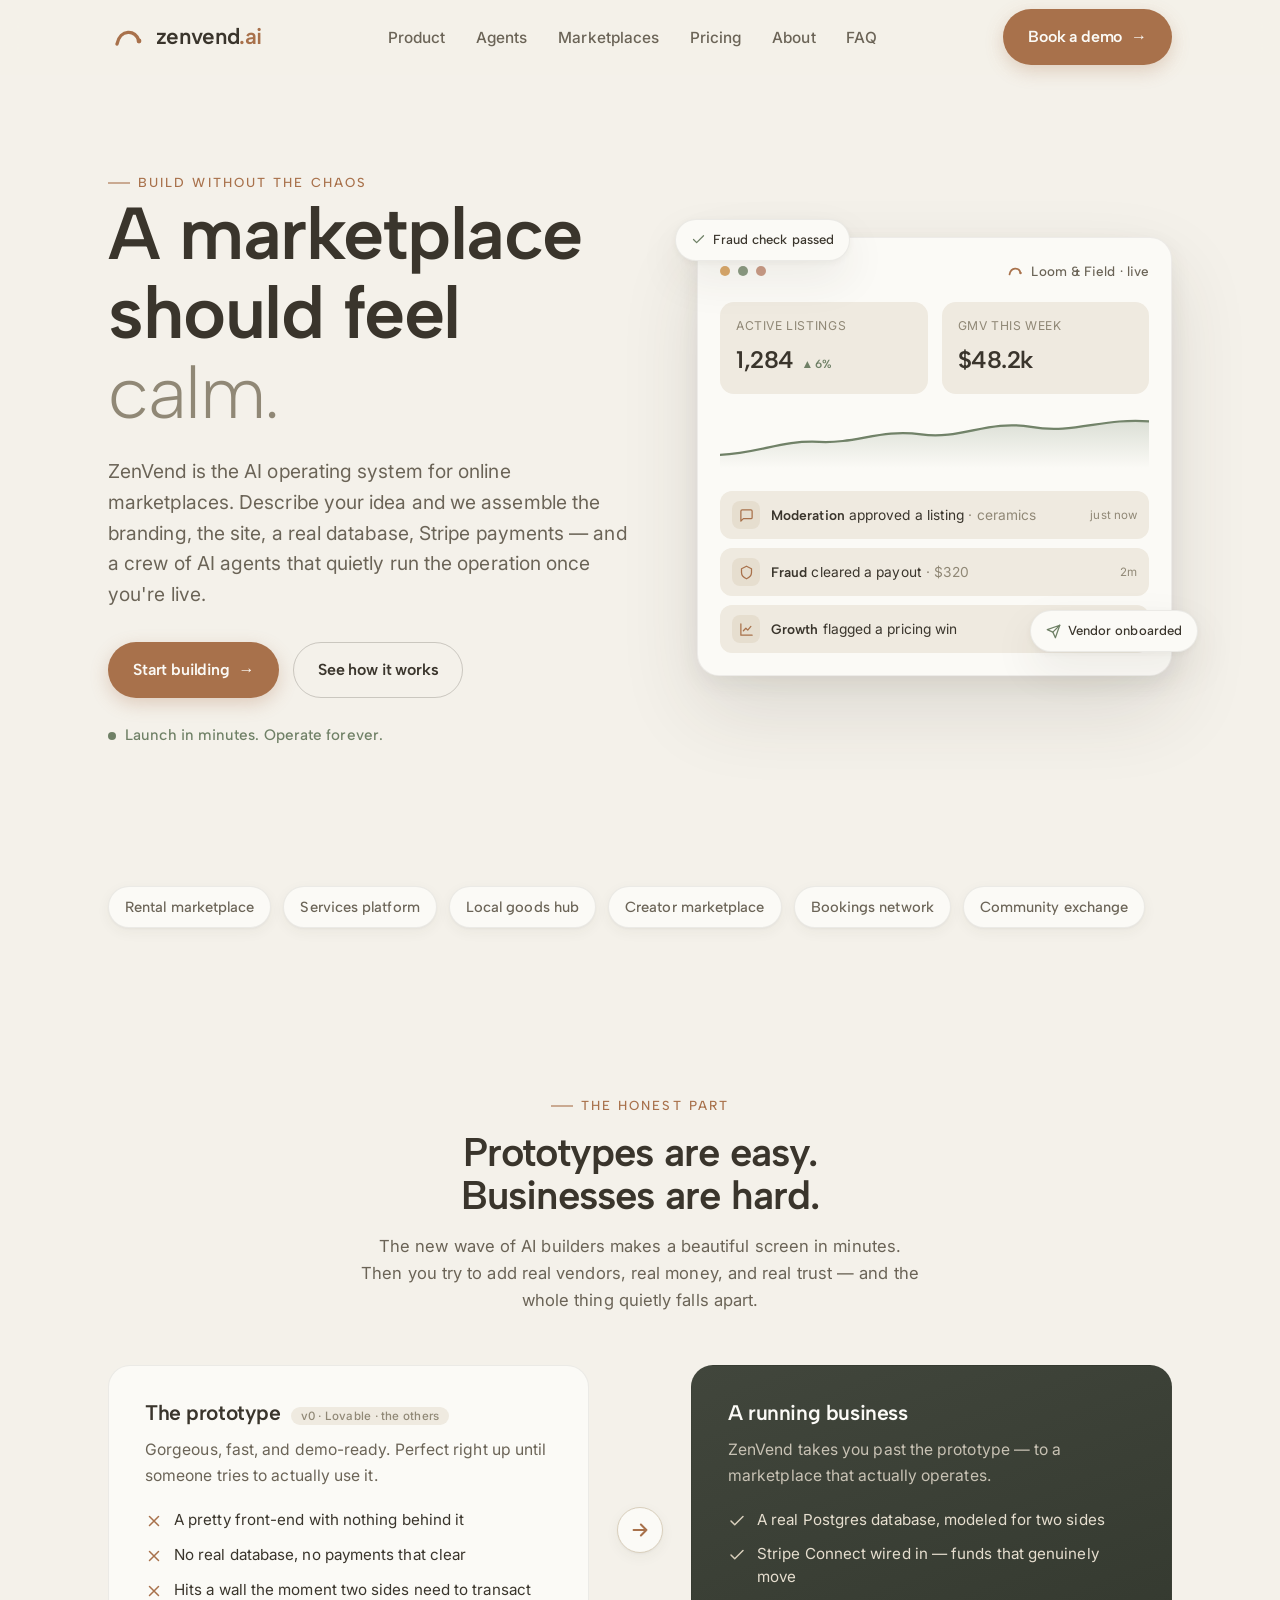
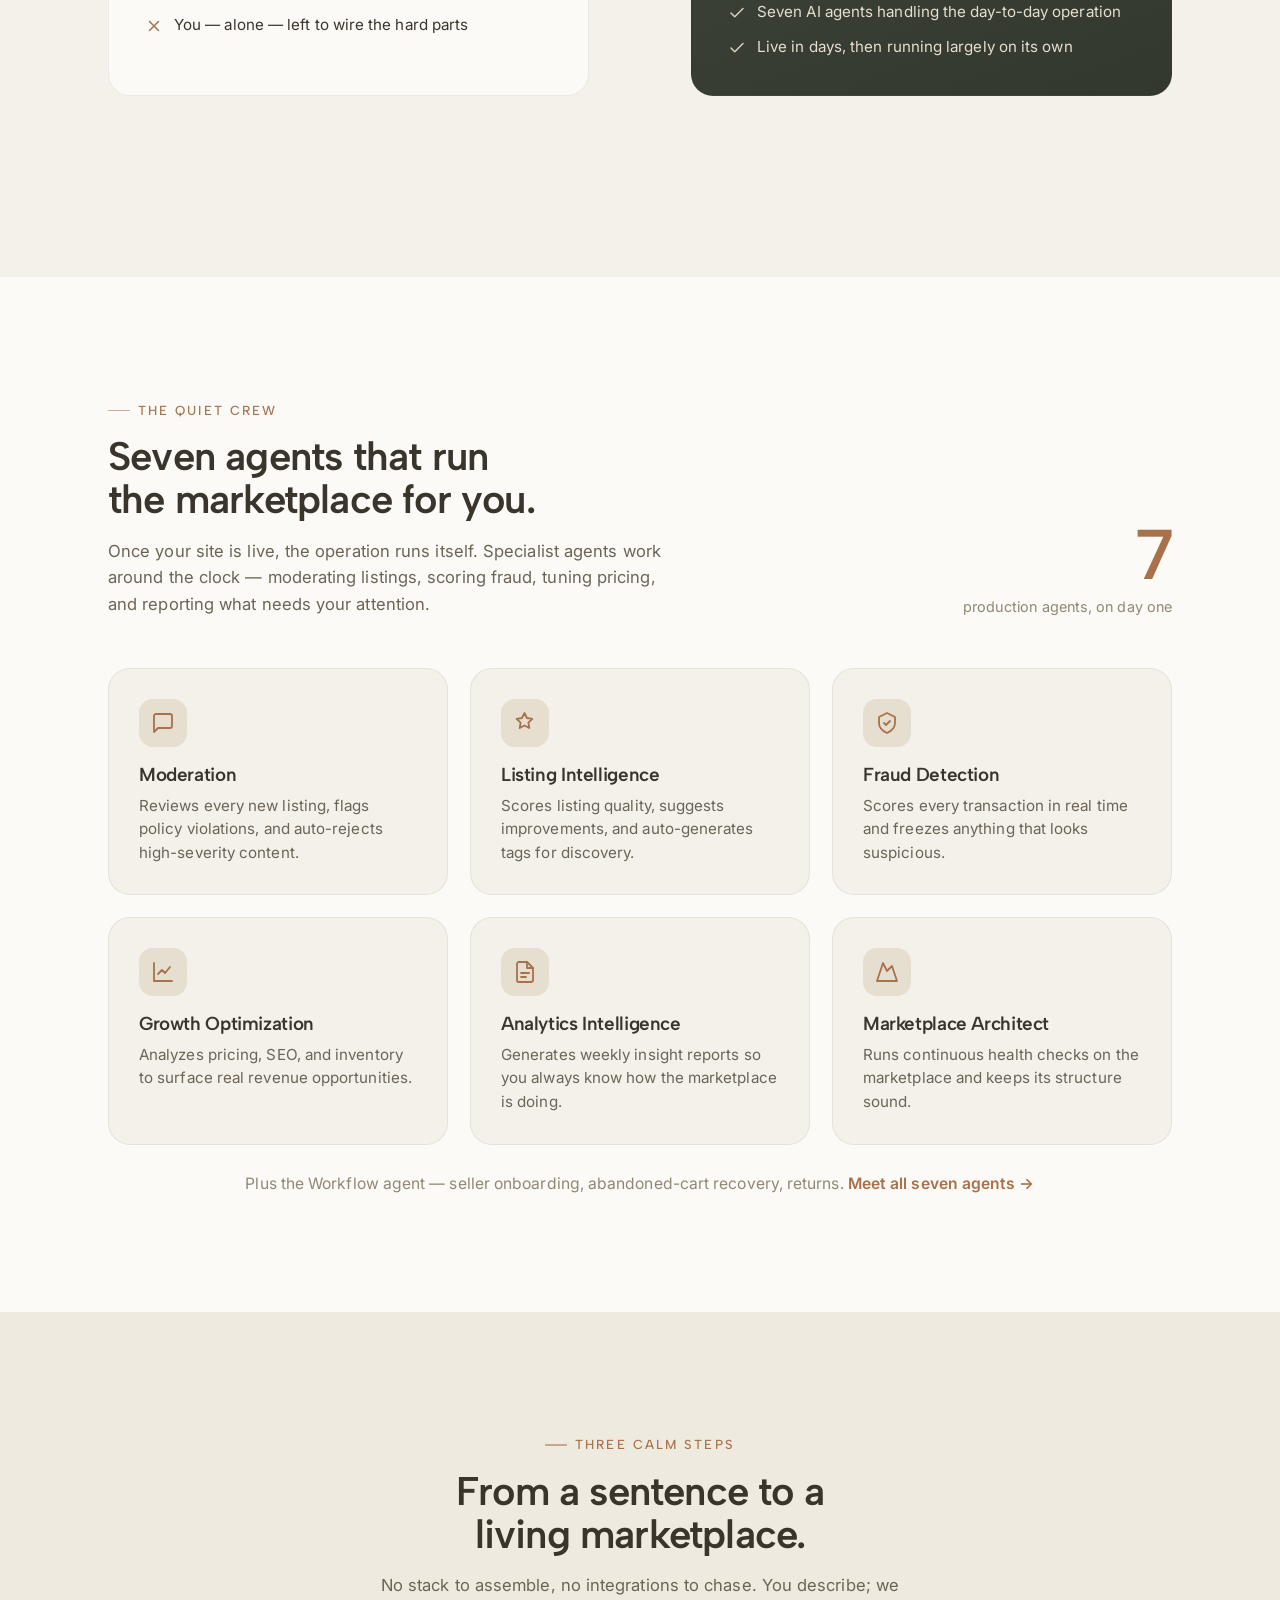
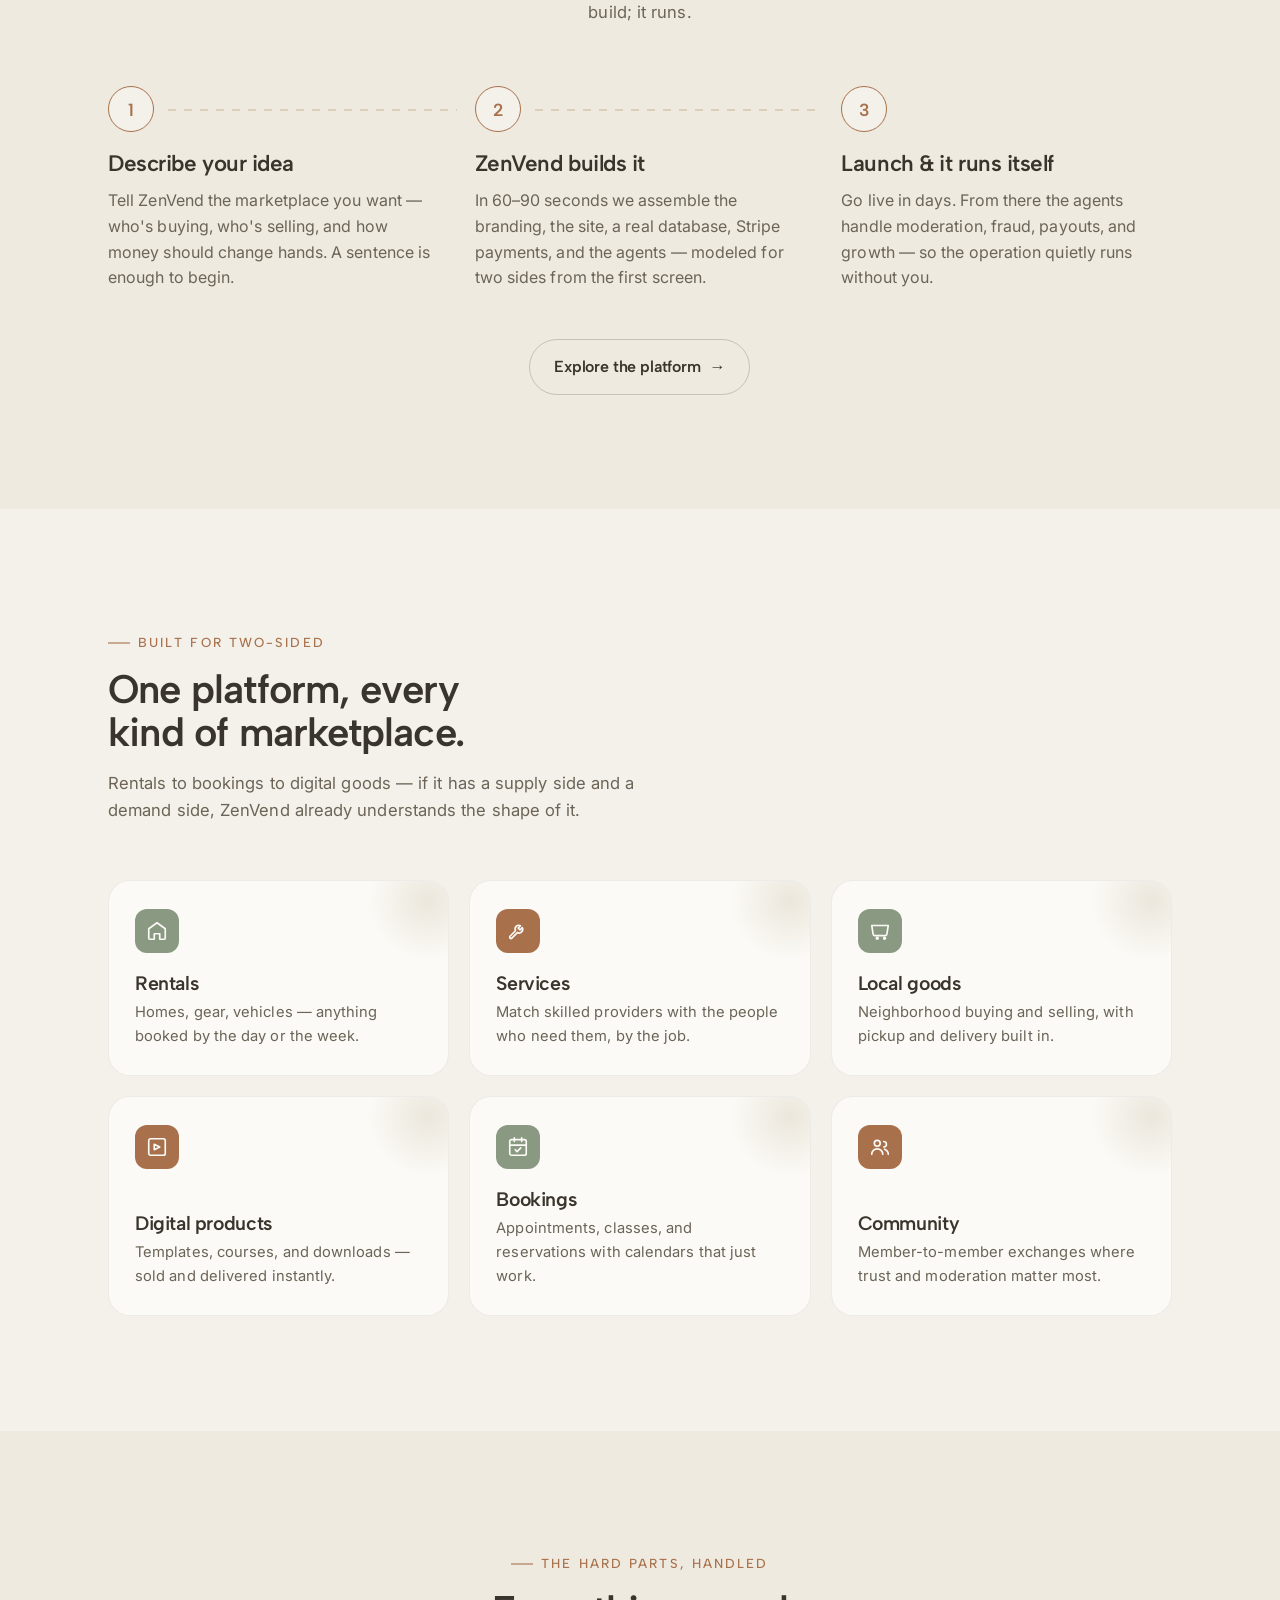
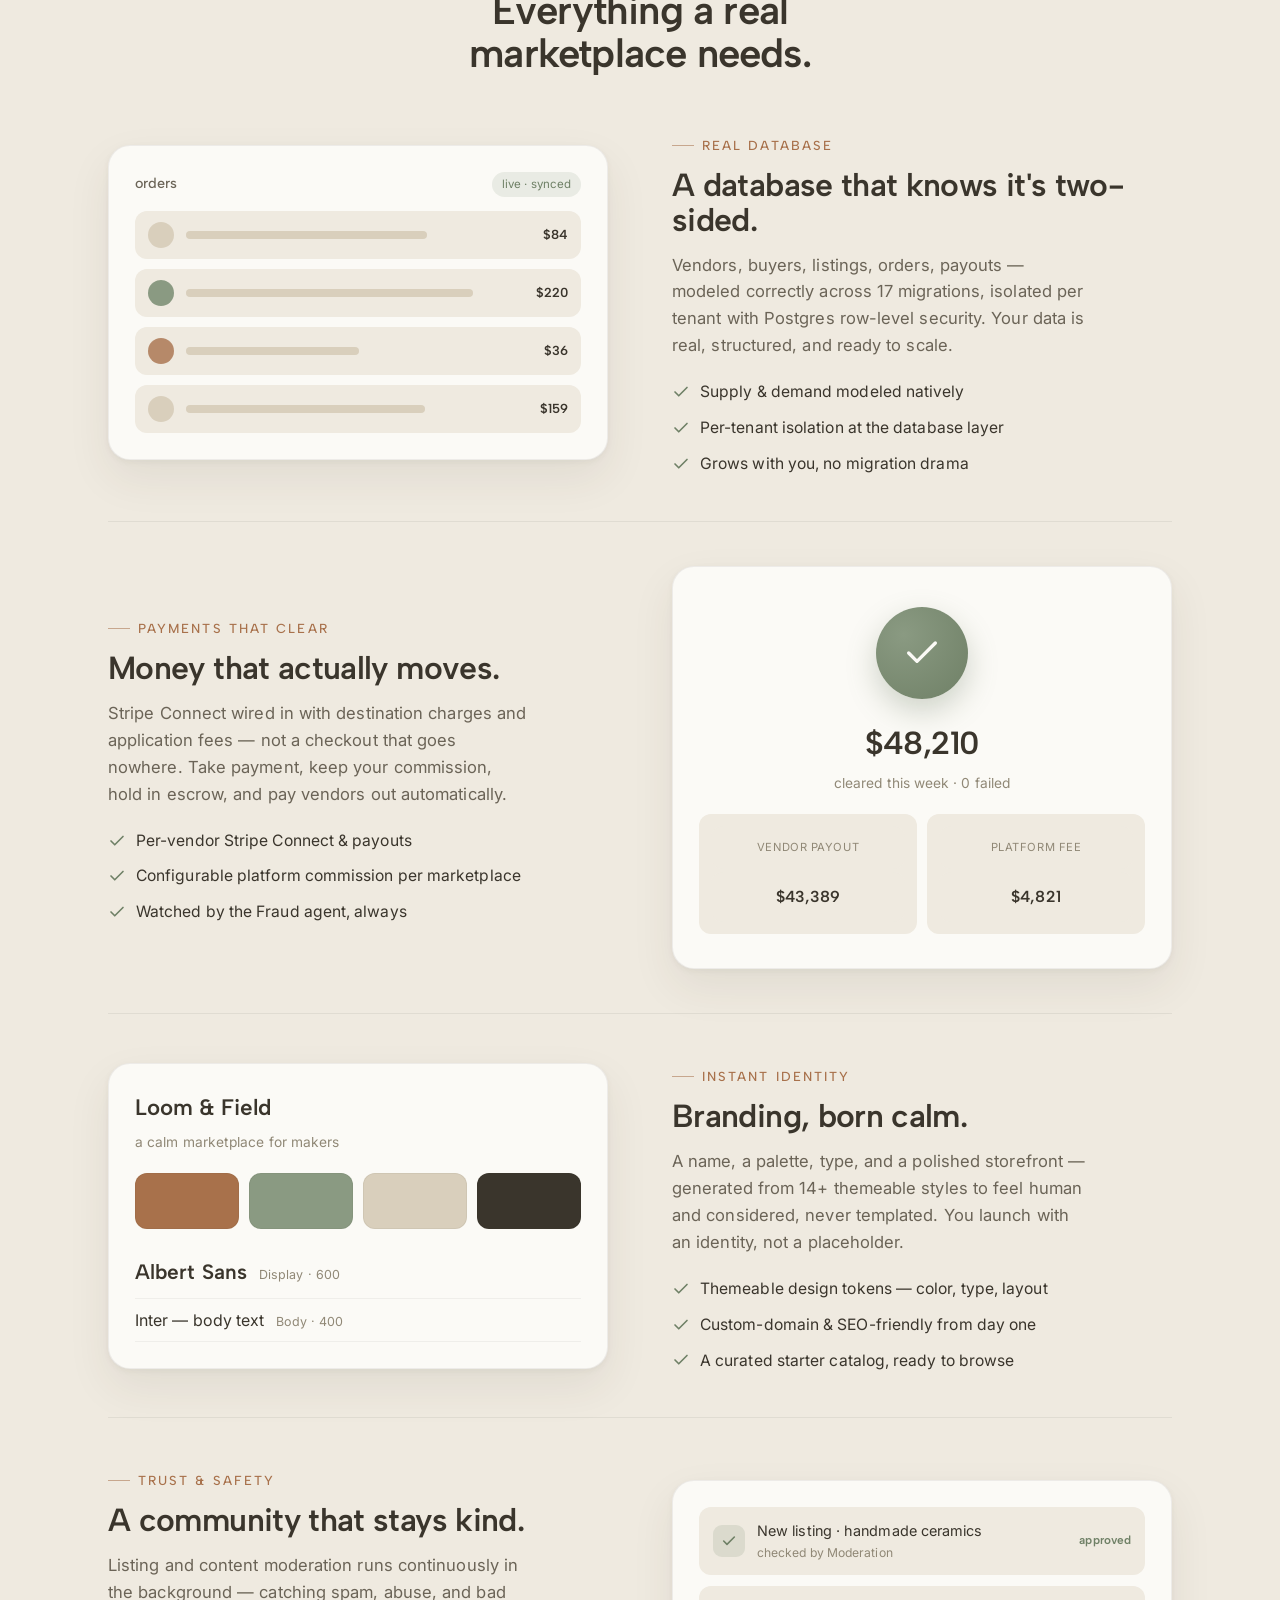
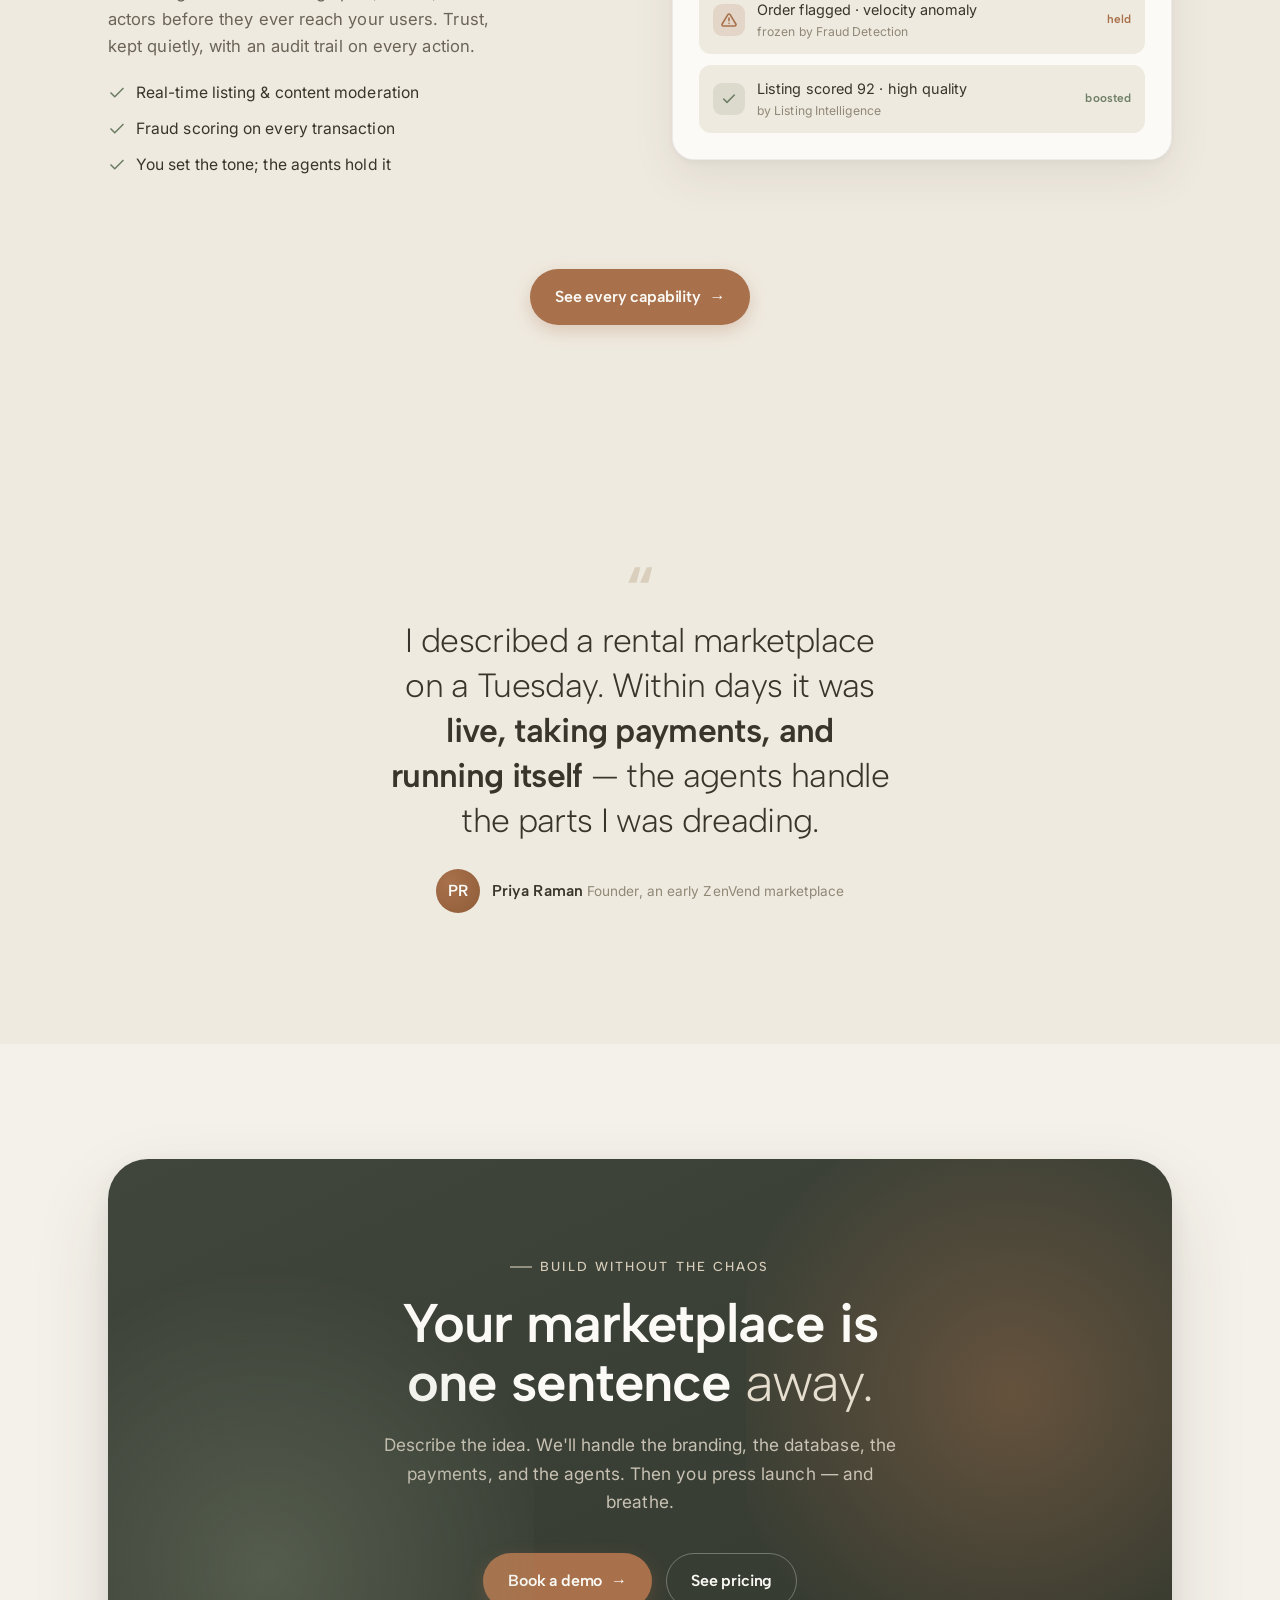
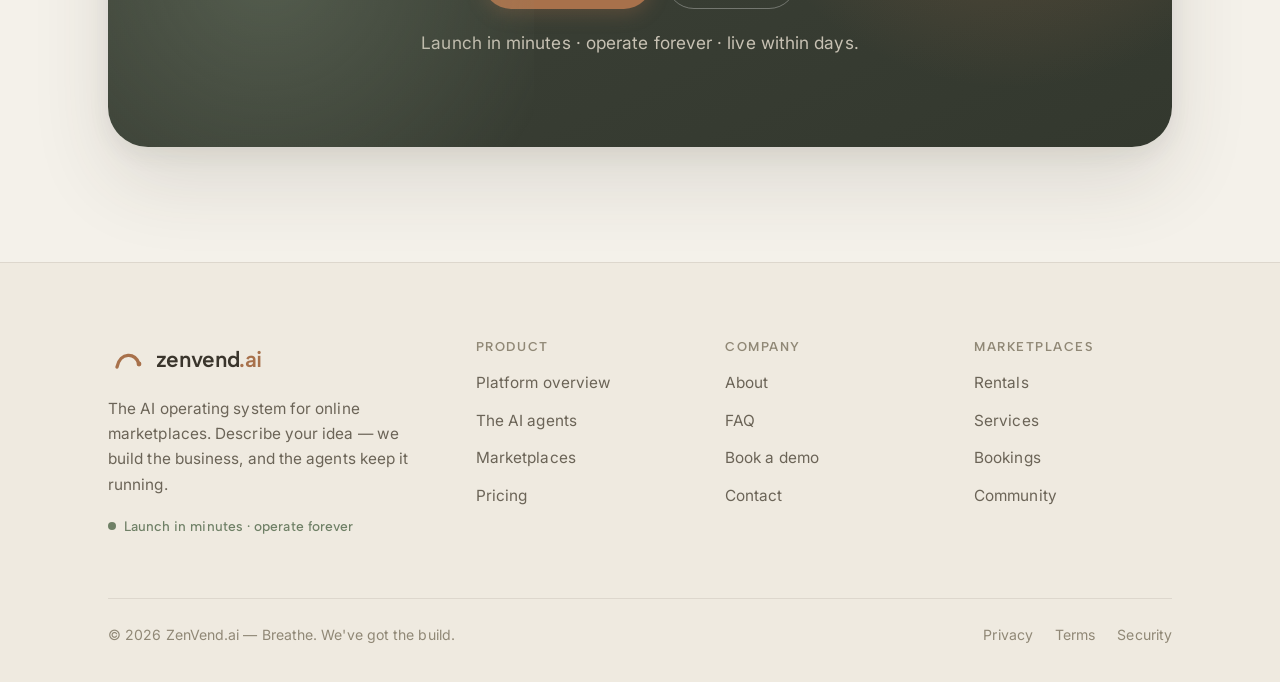
==== index.html @ 388cad3d "Build ZenVend.ai marketing site (8 pages, ZenCalm design) Full multi-page static site for ZenVend.ai" ====
<!DOCTYPE html>
<html lang="en">
<head>
<meta charset="UTF-8" />
<meta name="viewport" content="width=device-width, initial-scale=1.0" />
<title>ZenVend.ai — A marketplace should feel calm</title>
<meta name="description" content="ZenVend.ai is the AI operating system for online marketplaces. Describe your idea and get branding, a site, a real database, Stripe payments, and AI agents that quietly run the operation for you." />

<link rel="preconnect" href="https://fonts.googleapis.com" />
<link rel="preconnect" href="https://fonts.gstatic.com" crossorigin />
<link href="https://fonts.googleapis.com/css2?family=Albert+Sans:wght@300;500;600&family=Inter:wght@400;500;600&display=swap" rel="stylesheet" />
<link rel="icon" href="data:image/svg+xml,%3Csvg xmlns='http://www.w3.org/2000/svg' width='40' height='40' viewBox='0 0 40 40'%3E%3Cpath d='M9 27 C 12 12, 28 12, 31 24' stroke='%23a8714b' stroke-width='3.4' stroke-linecap='round' fill='none'/%3E%3Ccircle cx='31' cy='24' r='2.4' fill='%23a8714b'/%3E%3C/svg%3E" />
<link rel="stylesheet" href="assets/styles.css" />
</head>
<body>

<!-- ===================== NAV ===================== -->
<header class="nav" id="nav">
  <div class="wrap nav__inner">
    <a href="index.html" class="logo" aria-label="ZenVend home">
      <svg width="40" height="40" viewBox="0 0 40 40" fill="none" aria-hidden="true"><path d="M9 27 C 12 12, 28 12, 31 24" stroke="#a8714b" stroke-width="3.4" stroke-linecap="round" fill="none"/><circle cx="31" cy="24" r="2.4" fill="#a8714b"/></svg>
      <span class="wordmark">zenvend<span class="dot">.ai</span></span>
    </a>
    <nav aria-label="Primary">
      <ul class="nav__links">
        <li><a href="product.html">Product</a></li>
        <li><a href="agents.html">Agents</a></li>
        <li><a href="marketplaces.html">Marketplaces</a></li>
        <li><a href="pricing.html">Pricing</a></li>
        <li><a href="about.html">About</a></li>
        <li><a href="faq.html">FAQ</a></li>
      </ul>
    </nav>
    <div class="nav__cta">
      <a href="contact.html" class="btn btn--primary">Book a demo <span class="arrow" aria-hidden="true">→</span></a>
      <button class="hamburger" id="hamburger" aria-label="Open menu" aria-controls="mobileMenu" aria-expanded="false"><span></span><span></span><span></span></button>
    </div>
  </div>
  <div class="mobile-menu" id="mobileMenu">
    <ul>
      <li><a href="product.html">Product</a></li>
      <li><a href="agents.html">Agents</a></li>
      <li><a href="marketplaces.html">Marketplaces</a></li>
      <li><a href="pricing.html">Pricing</a></li>
      <li><a href="about.html">About</a></li>
      <li><a href="faq.html">FAQ</a></li>
      <li><a href="contact.html" class="btn btn--primary btn--block">Book a demo →</a></li>
    </ul>
  </div>
</header>

<main id="top">

  <!-- ===================== HERO ===================== -->
  <section class="hero">
    <div class="wrap hero__grid">
      <div class="hero__copy">
        <span class="eyebrow reveal">Build without the chaos</span>
        <h1 class="reveal" data-delay="1">A marketplace <br>should feel <span class="soft">calm.</span></h1>
        <p class="hero__sub reveal" data-delay="2">
          ZenVend is the AI operating system for online marketplaces. Describe your idea and
          we assemble the branding, the site, a real database, Stripe payments — and a crew of
          AI agents that quietly run the operation once you're live.
        </p>
        <div class="hero__actions reveal" data-delay="3">
          <a href="contact.html" class="btn btn--primary">Start building <span class="arrow" aria-hidden="true">→</span></a>
          <a href="product.html" class="btn btn--ghost">See how it works</a>
        </div>
        <p class="hero__reassure reveal" data-delay="4">
          <span class="pulse" aria-hidden="true"></span>
          Launch in minutes. Operate forever.
        </p>
      </div>

      <!-- Hero visual: serene marketplace dashboard -->
      <div class="hero__visual reveal" data-delay="2" aria-hidden="true">
        <div class="float-chip float-chip--a">
          <svg viewBox="0 0 24 24" fill="none" stroke="currentColor" stroke-width="2" stroke-linecap="round" stroke-linejoin="round"><path d="M20 6 9 17l-5-5"/></svg>
          Fraud check passed
        </div>
        <div class="float-chip float-chip--b">
          <svg viewBox="0 0 24 24" fill="none" stroke="currentColor" stroke-width="2" stroke-linecap="round" stroke-linejoin="round"><path d="m22 2-7 20-4-9-9-4Z"/><path d="M22 2 11 13"/></svg>
          Vendor onboarded
        </div>
        <div class="panel">
          <div class="panel__bar">
            <span class="panel__dot" style="background:#D9A86B"></span>
            <span class="panel__dot" style="background:#8A9A82"></span>
            <span class="panel__dot" style="background:#C99B86"></span>
            <span class="panel__title">
              <svg width="20" height="20" viewBox="0 0 40 40" fill="none"><path d="M9 27 C 12 12, 28 12, 31 24" stroke="#a8714b" stroke-width="3.4" stroke-linecap="round" fill="none"/><circle cx="31" cy="24" r="2.4" fill="#a8714b"/></svg>
              Loom &amp; Field · live
            </span>
          </div>
          <div class="stat-row">
            <div class="stat">
              <div class="stat__label">Active listings</div>
              <div class="stat__num">1,284 <span class="up">▲ 6%</span></div>
            </div>
            <div class="stat">
              <div class="stat__label">GMV this week</div>
              <div class="stat__num">$48.2k</div>
            </div>
          </div>
          <svg class="spark" viewBox="0 0 320 60" preserveAspectRatio="none" fill="none">
            <defs><linearGradient id="sg" x1="0" y1="0" x2="0" y2="1"><stop offset="0" stop-color="#8A9A82" stop-opacity=".28"/><stop offset="1" stop-color="#8A9A82" stop-opacity="0"/></linearGradient></defs>
            <path d="M0 46 C 30 44, 46 30, 74 32 S 120 18, 150 24 S 200 8, 232 16 S 286 6, 320 10" stroke="#6F8066" stroke-width="2.4" stroke-linecap="round"/>
            <path d="M0 46 C 30 44, 46 30, 74 32 S 120 18, 150 24 S 200 8, 232 16 S 286 6, 320 10 L320 60 L0 60 Z" fill="url(#sg)"/>
          </svg>
          <div class="agent-feed">
            <div class="feed-item">
              <span class="feed-ico"><svg viewBox="0 0 24 24" fill="none" stroke="currentColor" stroke-width="2" stroke-linecap="round" stroke-linejoin="round"><path d="M21 15a2 2 0 0 1-2 2H7l-4 4V5a2 2 0 0 1 2-2h14a2 2 0 0 1 2 2Z"/></svg></span>
              <span class="feed-text"><b>Moderation</b> approved a listing <span>· ceramics</span></span>
              <span class="feed-time">just now</span>
            </div>
            <div class="feed-item">
              <span class="feed-ico"><svg viewBox="0 0 24 24" fill="none" stroke="currentColor" stroke-width="2" stroke-linecap="round" stroke-linejoin="round"><path d="M12 2 4 6v6c0 5 3.5 8 8 10 4.5-2 8-5 8-10V6Z"/></svg></span>
              <span class="feed-text"><b>Fraud</b> cleared a payout <span>· $320</span></span>
              <span class="feed-time">2m</span>
            </div>
            <div class="feed-item">
              <span class="feed-ico"><svg viewBox="0 0 24 24" fill="none" stroke="currentColor" stroke-width="2" stroke-linecap="round" stroke-linejoin="round"><path d="M3 3v18h18"/><path d="m7 14 4-4 3 3 5-6"/></svg></span>
              <span class="feed-text"><b>Growth</b> flagged a pricing win</span>
              <span class="feed-time">5m</span>
            </div>
          </div>
        </div>
      </div>
    </div>
  </section>

  <!-- ===================== TRUST STRIP ===================== -->
  <section class="trust">
    <div class="wrap">
      <p class="trust__label reveal">Operators are launching the next…</p>
      <div class="trust__words reveal" data-delay="1">
        <span>Rental marketplace</span>
        <span>Services platform</span>
        <span>Local goods hub</span>
        <span>Creator marketplace</span>
        <span>Bookings network</span>
        <span>Community exchange</span>
      </div>
    </div>
  </section>

  <!-- ===================== PROBLEM / COMPARE ===================== -->
  <section class="section">
    <div class="wrap">
      <div class="sec-head center reveal">
        <span class="eyebrow eyebrow--center">The honest part</span>
        <h2>Prototypes are easy.<br>Businesses are hard.</h2>
        <p>The new wave of AI builders makes a beautiful screen in minutes. Then you try to add
        real vendors, real money, and real trust — and the whole thing quietly falls apart.</p>
      </div>

      <div class="compare">
        <div class="compare__card compare__card--proto reveal" data-delay="1">
          <h3>The prototype <span class="tag">v0 · Lovable · the others</span></h3>
          <p>Gorgeous, fast, and demo-ready. Perfect right up until someone tries to actually use it.</p>
          <ul class="compare__list">
            <li><svg width="18" height="18" viewBox="0 0 24 24" fill="none" stroke="#A8714B" stroke-width="2" stroke-linecap="round"><path d="M18 6 6 18M6 6l12 12"/></svg> A pretty front-end with nothing behind it</li>
            <li><svg width="18" height="18" viewBox="0 0 24 24" fill="none" stroke="#A8714B" stroke-width="2" stroke-linecap="round"><path d="M18 6 6 18M6 6l12 12"/></svg> No real database, no payments that clear</li>
            <li><svg width="18" height="18" viewBox="0 0 24 24" fill="none" stroke="#A8714B" stroke-width="2" stroke-linecap="round"><path d="M18 6 6 18M6 6l12 12"/></svg> Hits a wall the moment two sides need to transact</li>
            <li><svg width="18" height="18" viewBox="0 0 24 24" fill="none" stroke="#A8714B" stroke-width="2" stroke-linecap="round"><path d="M18 6 6 18M6 6l12 12"/></svg> You — alone — left to wire the hard parts</li>
          </ul>
        </div>
        <div class="compare__mid reveal" data-delay="2" aria-hidden="true">
          <span class="compare__arrow"><svg width="22" height="22" viewBox="0 0 24 24" fill="none" stroke="currentColor" stroke-width="2.2" stroke-linecap="round" stroke-linejoin="round"><path d="M5 12h14M13 6l6 6-6 6"/></svg></span>
        </div>
        <div class="compare__card compare__card--prod reveal" data-delay="3">
          <h3>A running business</h3>
          <p>ZenVend takes you past the prototype — to a marketplace that actually operates.</p>
          <ul class="compare__list">
            <li><svg width="18" height="18" viewBox="0 0 24 24" fill="none" stroke="#D9CFBC" stroke-width="2" stroke-linecap="round" stroke-linejoin="round"><path d="M20 6 9 17l-5-5"/></svg> A real Postgres database, modeled for two sides</li>
            <li><svg width="18" height="18" viewBox="0 0 24 24" fill="none" stroke="#D9CFBC" stroke-width="2" stroke-linecap="round" stroke-linejoin="round"><path d="M20 6 9 17l-5-5"/></svg> Stripe Connect wired in — funds that genuinely move</li>
            <li><svg width="18" height="18" viewBox="0 0 24 24" fill="none" stroke="#D9CFBC" stroke-width="2" stroke-linecap="round" stroke-linejoin="round"><path d="M20 6 9 17l-5-5"/></svg> Seven AI agents handling the day-to-day operation</li>
            <li><svg width="18" height="18" viewBox="0 0 24 24" fill="none" stroke="#D9CFBC" stroke-width="2" stroke-linecap="round" stroke-linejoin="round"><path d="M20 6 9 17l-5-5"/></svg> Live in days, then running largely on its own</li>
          </ul>
        </div>
      </div>
      <p class="wall-note reveal">Most builders stop at the screenshot. <b>We start where they hit the wall.</b></p>
    </div>
  </section>

  <!-- ===================== AGENTS TEASER ===================== -->
  <section class="section section--white">
    <div class="wrap">
      <div class="agents-head">
        <div class="sec-head reveal">
          <span class="eyebrow">The quiet crew</span>
          <h2>Seven agents that run<br>the marketplace for you.</h2>
          <p>Once your site is live, the operation runs itself. Specialist agents work around the clock —
          moderating listings, scoring fraud, tuning pricing, and reporting what needs your attention.</p>
        </div>
        <div class="agents-count reveal" data-delay="1" aria-hidden="true">
          <div class="big">7</div>
          <div class="lbl">production agents, on day one</div>
        </div>
      </div>

      <div class="agent-grid">
        <article class="agent-card reveal">
          <div class="agent-card__ico"><svg viewBox="0 0 24 24" fill="none" stroke="currentColor" stroke-width="1.8" stroke-linecap="round" stroke-linejoin="round"><path d="M21 15a2 2 0 0 1-2 2H7l-4 4V5a2 2 0 0 1 2-2h14a2 2 0 0 1 2 2Z"/></svg></div>
          <h3>Moderation</h3>
          <p>Reviews every new listing, flags policy violations, and auto-rejects high-severity content.</p>
        </article>
        <article class="agent-card reveal" data-delay="1">
          <div class="agent-card__ico"><svg viewBox="0 0 24 24" fill="none" stroke="currentColor" stroke-width="1.8" stroke-linecap="round" stroke-linejoin="round"><path d="m11.5 2 2.4 5 5.4.8-3.9 3.8.9 5.4-4.8-2.5-4.8 2.5.9-5.4L3.6 7.8 9 7Z"/></svg></div>
          <h3>Listing Intelligence</h3>
          <p>Scores listing quality, suggests improvements, and auto-generates tags for discovery.</p>
        </article>
        <article class="agent-card reveal" data-delay="2">
          <div class="agent-card__ico"><svg viewBox="0 0 24 24" fill="none" stroke="currentColor" stroke-width="1.8" stroke-linecap="round" stroke-linejoin="round"><path d="M12 2 4 6v6c0 5 3.5 8 8 10 4.5-2 8-5 8-10V6Z"/><path d="m9 12 2 2 4-4"/></svg></div>
          <h3>Fraud Detection</h3>
          <p>Scores every transaction in real time and freezes anything that looks suspicious.</p>
        </article>
        <article class="agent-card reveal">
          <div class="agent-card__ico"><svg viewBox="0 0 24 24" fill="none" stroke="currentColor" stroke-width="1.8" stroke-linecap="round" stroke-linejoin="round"><path d="M3 3v18h18"/><path d="m7 14 4-4 3 3 5-6"/></svg></div>
          <h3>Growth Optimization</h3>
          <p>Analyzes pricing, SEO, and inventory to surface real revenue opportunities.</p>
        </article>
        <article class="agent-card reveal" data-delay="1">
          <div class="agent-card__ico"><svg viewBox="0 0 24 24" fill="none" stroke="currentColor" stroke-width="1.8" stroke-linecap="round" stroke-linejoin="round"><path d="M14 2v6h6"/><path d="M14 2H6a2 2 0 0 0-2 2v16a2 2 0 0 0 2 2h12a2 2 0 0 0 2-2V8Z"/><path d="M8 13h8M8 17h5"/></svg></div>
          <h3>Analytics Intelligence</h3>
          <p>Generates weekly insight reports so you always know how the marketplace is doing.</p>
        </article>
        <article class="agent-card reveal" data-delay="2">
          <div class="agent-card__ico"><svg viewBox="0 0 24 24" fill="none" stroke="currentColor" stroke-width="1.8" stroke-linecap="round" stroke-linejoin="round"><path d="m8 3 4 8 5-5 5 15H2Z"/></svg></div>
          <h3>Marketplace Architect</h3>
          <p>Runs continuous health checks on the marketplace and keeps its structure sound.</p>
        </article>
      </div>
      <p class="agents-more reveal">Plus the Workflow agent — seller onboarding, abandoned-cart recovery, returns. <a href="agents.html" style="color:var(--clay);font-weight:600">Meet all seven agents →</a></p>
    </div>
  </section>

  <!-- ===================== HOW IT WORKS ===================== -->
  <section class="section how">
    <div class="wrap">
      <div class="sec-head center reveal">
        <span class="eyebrow eyebrow--center">Three calm steps</span>
        <h2>From a sentence to a<br>living marketplace.</h2>
        <p>No stack to assemble, no integrations to chase. You describe; we build; it runs.</p>
      </div>
      <div class="steps">
        <div class="step reveal">
          <div class="step__line" aria-hidden="true"></div>
          <div class="step__num">1</div>
          <h3>Describe your idea</h3>
          <p>Tell ZenVend the marketplace you want — who's buying, who's selling, and how money should change hands. A sentence is enough to begin.</p>
        </div>
        <div class="step reveal" data-delay="1">
          <div class="step__line" aria-hidden="true"></div>
          <div class="step__num">2</div>
          <h3>ZenVend builds it</h3>
          <p>In 60–90 seconds we assemble the branding, the site, a real database, Stripe payments, and the agents — modeled for two sides from the first screen.</p>
        </div>
        <div class="step reveal" data-delay="2">
          <div class="step__num">3</div>
          <h3>Launch &amp; it runs itself</h3>
          <p>Go live in days. From there the agents handle moderation, fraud, payouts, and growth — so the operation quietly runs without you.</p>
        </div>
      </div>
      <div style="text-align:center;margin-top:clamp(34px,4vw,48px)" class="reveal">
        <a href="product.html" class="btn btn--ghost">Explore the platform <span class="arrow" aria-hidden="true">→</span></a>
      </div>
    </div>
  </section>

  <!-- ===================== MARKETPLACES TEASER ===================== -->
  <section class="section">
    <div class="wrap">
      <div class="sec-head reveal">
        <span class="eyebrow">Built for two-sided</span>
        <h2>One platform, every<br>kind of marketplace.</h2>
        <p>Rentals to bookings to digital goods — if it has a supply side and a demand side, ZenVend already understands the shape of it.</p>
      </div>
      <div class="verts">
        <article class="vert reveal">
          <span class="vert__ico"><svg viewBox="0 0 24 24" fill="none" stroke="currentColor" stroke-width="1.8" stroke-linecap="round" stroke-linejoin="round"><path d="M3 9.5 12 3l9 6.5V20a1 1 0 0 1-1 1h-5v-6H9v6H4a1 1 0 0 1-1-1Z"/></svg></span>
          <h3>Rentals</h3>
          <p>Homes, gear, vehicles — anything booked by the day or the week.</p>
        </article>
        <article class="vert reveal" data-delay="1">
          <span class="vert__ico"><svg viewBox="0 0 24 24" fill="none" stroke="currentColor" stroke-width="1.8" stroke-linecap="round" stroke-linejoin="round"><path d="M14.7 6.3a4 4 0 0 0-5.4 5.4l-6 6a1.4 1.4 0 0 0 2 2l6-6a4 4 0 0 0 5.4-5.4l-2.5 2.5-2-2Z"/></svg></span>
          <h3>Services</h3>
          <p>Match skilled providers with the people who need them, by the job.</p>
        </article>
        <article class="vert reveal" data-delay="2">
          <span class="vert__ico"><svg viewBox="0 0 24 24" fill="none" stroke="currentColor" stroke-width="1.8" stroke-linecap="round" stroke-linejoin="round"><path d="M3 6h18l-1.5 9.5a2 2 0 0 1-2 1.5H6.5a2 2 0 0 1-2-1.5Z"/><circle cx="9" cy="20" r="1"/><circle cx="17" cy="20" r="1"/></svg></span>
          <h3>Local goods</h3>
          <p>Neighborhood buying and selling, with pickup and delivery built in.</p>
        </article>
        <article class="vert reveal">
          <span class="vert__ico"><svg viewBox="0 0 24 24" fill="none" stroke="currentColor" stroke-width="1.8" stroke-linecap="round" stroke-linejoin="round"><rect x="3" y="3" width="18" height="18" rx="2"/><path d="m9 9 6 3-6 3Z"/></svg></span>
          <h3>Digital products</h3>
          <p>Templates, courses, and downloads — sold and delivered instantly.</p>
        </article>
        <article class="vert reveal" data-delay="1">
          <span class="vert__ico"><svg viewBox="0 0 24 24" fill="none" stroke="currentColor" stroke-width="1.8" stroke-linecap="round" stroke-linejoin="round"><rect x="3" y="4" width="18" height="17" rx="2"/><path d="M3 10h18M8 2v4M16 2v4"/><path d="m9 15 2 2 4-4"/></svg></span>
          <h3>Bookings</h3>
          <p>Appointments, classes, and reservations with calendars that just work.</p>
        </article>
        <article class="vert reveal" data-delay="2">
          <span class="vert__ico"><svg viewBox="0 0 24 24" fill="none" stroke="currentColor" stroke-width="1.8" stroke-linecap="round" stroke-linejoin="round"><circle cx="9" cy="8" r="3.2"/><path d="M3 20a6 6 0 0 1 12 0"/><path d="M16 6a3 3 0 0 1 0 6M21 20a6 6 0 0 0-4-5.6"/></svg></span>
          <h3>Community</h3>
          <p>Member-to-member exchanges where trust and moderation matter most.</p>
        </article>
      </div>
    </div>
  </section>

  <!-- ===================== FEATURES ===================== -->
  <section class="section section--warm">
    <div class="wrap">
      <div class="sec-head center reveal" style="margin-bottom:8px">
        <span class="eyebrow eyebrow--center">The hard parts, handled</span>
        <h2>Everything a real<br>marketplace needs.</h2>
      </div>

      <div class="feat-block">
        <div class="feat-block__copy reveal">
          <span class="eyebrow">Real database</span>
          <h3>A database that knows it's two-sided.</h3>
          <p>Vendors, buyers, listings, orders, payouts — modeled correctly across 17 migrations, isolated per tenant with Postgres row-level security. Your data is real, structured, and ready to scale.</p>
          <ul class="feat-points">
            <li><svg width="18" height="18" viewBox="0 0 24 24" fill="none" stroke="currentColor" stroke-width="2.2" stroke-linecap="round" stroke-linejoin="round"><path d="M20 6 9 17l-5-5"/></svg> Supply &amp; demand modeled natively</li>
            <li><svg width="18" height="18" viewBox="0 0 24 24" fill="none" stroke="currentColor" stroke-width="2.2" stroke-linecap="round" stroke-linejoin="round"><path d="M20 6 9 17l-5-5"/></svg> Per-tenant isolation at the database layer</li>
            <li><svg width="18" height="18" viewBox="0 0 24 24" fill="none" stroke="currentColor" stroke-width="2.2" stroke-linecap="round" stroke-linejoin="round"><path d="M20 6 9 17l-5-5"/></svg> Grows with you, no migration drama</li>
          </ul>
        </div>
        <div class="feat-block__art reveal" data-delay="1" aria-hidden="true">
          <div class="art-db">
            <div class="art-db__head"><span class="t">orders</span><span class="art-db__pill">live · synced</span></div>
            <div class="art-db__row"><span class="art-db__av"></span><span class="art-db__bar w70"></span><span class="art-db__amt">$84</span></div>
            <div class="art-db__row"><span class="art-db__av"></span><span class="art-db__bar w85"></span><span class="art-db__amt">$220</span></div>
            <div class="art-db__row"><span class="art-db__av"></span><span class="art-db__bar w50"></span><span class="art-db__amt">$36</span></div>
            <div class="art-db__row"><span class="art-db__av"></span><span class="art-db__bar w70"></span><span class="art-db__amt">$159</span></div>
          </div>
        </div>
      </div>

      <div class="feat-block">
        <div class="feat-block__copy reveal">
          <span class="eyebrow">Payments that clear</span>
          <h3>Money that actually moves.</h3>
          <p>Stripe Connect wired in with destination charges and application fees — not a checkout that goes nowhere. Take payment, keep your commission, hold in escrow, and pay vendors out automatically.</p>
          <ul class="feat-points">
            <li><svg width="18" height="18" viewBox="0 0 24 24" fill="none" stroke="currentColor" stroke-width="2.2" stroke-linecap="round" stroke-linejoin="round"><path d="M20 6 9 17l-5-5"/></svg> Per-vendor Stripe Connect &amp; payouts</li>
            <li><svg width="18" height="18" viewBox="0 0 24 24" fill="none" stroke="currentColor" stroke-width="2.2" stroke-linecap="round" stroke-linejoin="round"><path d="M20 6 9 17l-5-5"/></svg> Configurable platform commission per marketplace</li>
            <li><svg width="18" height="18" viewBox="0 0 24 24" fill="none" stroke="currentColor" stroke-width="2.2" stroke-linecap="round" stroke-linejoin="round"><path d="M20 6 9 17l-5-5"/></svg> Watched by the Fraud agent, always</li>
          </ul>
        </div>
        <div class="feat-block__art reveal" data-delay="1" aria-hidden="true">
          <div class="art-pay">
            <div class="art-pay__circle"><svg viewBox="0 0 24 24" fill="none" stroke="currentColor" stroke-width="2" stroke-linecap="round" stroke-linejoin="round"><path d="M20 6 9 17l-5-5"/></svg></div>
            <div class="art-pay__amt">$48,210</div>
            <div class="art-pay__sub">cleared this week · 0 failed</div>
            <div class="art-pay__split">
              <div><div class="k">Vendor payout</div><div class="v">$43,389</div></div>
              <div><div class="k">Platform fee</div><div class="v">$4,821</div></div>
            </div>
          </div>
        </div>
      </div>

      <div class="feat-block">
        <div class="feat-block__copy reveal">
          <span class="eyebrow">Instant identity</span>
          <h3>Branding, born calm.</h3>
          <p>A name, a palette, type, and a polished storefront — generated from 14+ themeable styles to feel human and considered, never templated. You launch with an identity, not a placeholder.</p>
          <ul class="feat-points">
            <li><svg width="18" height="18" viewBox="0 0 24 24" fill="none" stroke="currentColor" stroke-width="2.2" stroke-linecap="round" stroke-linejoin="round"><path d="M20 6 9 17l-5-5"/></svg> Themeable design tokens — color, type, layout</li>
            <li><svg width="18" height="18" viewBox="0 0 24 24" fill="none" stroke="currentColor" stroke-width="2.2" stroke-linecap="round" stroke-linejoin="round"><path d="M20 6 9 17l-5-5"/></svg> Custom-domain &amp; SEO-friendly from day one</li>
            <li><svg width="18" height="18" viewBox="0 0 24 24" fill="none" stroke="currentColor" stroke-width="2.2" stroke-linecap="round" stroke-linejoin="round"><path d="M20 6 9 17l-5-5"/></svg> A curated starter catalog, ready to browse</li>
          </ul>
        </div>
        <div class="feat-block__art reveal" data-delay="1" aria-hidden="true">
          <div class="art-brand">
            <div class="art-brand__name">Loom &amp; Field</div>
            <div class="art-brand__tag">a calm marketplace for makers</div>
            <div class="art-brand__swatches">
              <span class="art-brand__sw" style="background:#A8714B"></span>
              <span class="art-brand__sw" style="background:#8A9A82"></span>
              <span class="art-brand__sw" style="background:#D9CFBC"></span>
              <span class="art-brand__sw" style="background:#3A352C"></span>
            </div>
            <div class="art-brand__fonts">
              <div><span class="lg">Albert Sans</span><span class="meta">Display · 600</span></div>
              <div><span style="font-family:Inter">Inter — body text</span><span class="meta">Body · 400</span></div>
            </div>
          </div>
        </div>
      </div>

      <div class="feat-block">
        <div class="feat-block__copy reveal">
          <span class="eyebrow">Trust &amp; safety</span>
          <h3>A community that stays kind.</h3>
          <p>Listing and content moderation runs continuously in the background — catching spam, abuse, and bad actors before they ever reach your users. Trust, kept quietly, with an audit trail on every action.</p>
          <ul class="feat-points">
            <li><svg width="18" height="18" viewBox="0 0 24 24" fill="none" stroke="currentColor" stroke-width="2.2" stroke-linecap="round" stroke-linejoin="round"><path d="M20 6 9 17l-5-5"/></svg> Real-time listing &amp; content moderation</li>
            <li><svg width="18" height="18" viewBox="0 0 24 24" fill="none" stroke="currentColor" stroke-width="2.2" stroke-linecap="round" stroke-linejoin="round"><path d="M20 6 9 17l-5-5"/></svg> Fraud scoring on every transaction</li>
            <li><svg width="18" height="18" viewBox="0 0 24 24" fill="none" stroke="currentColor" stroke-width="2.2" stroke-linecap="round" stroke-linejoin="round"><path d="M20 6 9 17l-5-5"/></svg> You set the tone; the agents hold it</li>
          </ul>
        </div>
        <div class="feat-block__art reveal" data-delay="1" aria-hidden="true">
          <div class="art-mod">
            <div class="art-mod__item">
              <span class="art-mod__badge ok"><svg width="16" height="16" viewBox="0 0 24 24" fill="none" stroke="currentColor" stroke-width="2.4" stroke-linecap="round" stroke-linejoin="round"><path d="M20 6 9 17l-5-5"/></svg></span>
              <span class="art-mod__txt">New listing · handmade ceramics<span class="s">checked by Moderation</span></span>
              <span class="art-mod__state ok">approved</span>
            </div>
            <div class="art-mod__item">
              <span class="art-mod__badge flag"><svg width="16" height="16" viewBox="0 0 24 24" fill="none" stroke="currentColor" stroke-width="2.4" stroke-linecap="round" stroke-linejoin="round"><path d="M12 9v4M12 17h.01"/><path d="M10.3 3.9 1.8 18a2 2 0 0 0 1.7 3h17a2 2 0 0 0 1.7-3L13.7 3.9a2 2 0 0 0-3.4 0Z"/></svg></span>
              <span class="art-mod__txt">Order flagged · velocity anomaly<span class="s">frozen by Fraud Detection</span></span>
              <span class="art-mod__state flag">held</span>
            </div>
            <div class="art-mod__item">
              <span class="art-mod__badge ok"><svg width="16" height="16" viewBox="0 0 24 24" fill="none" stroke="currentColor" stroke-width="2.4" stroke-linecap="round" stroke-linejoin="round"><path d="M20 6 9 17l-5-5"/></svg></span>
              <span class="art-mod__txt">Listing scored 92 · high quality<span class="s">by Listing Intelligence</span></span>
              <span class="art-mod__state ok">boosted</span>
            </div>
          </div>
        </div>
      </div>

      <div style="text-align:center;margin-top:clamp(34px,4vw,48px)" class="reveal">
        <a href="product.html" class="btn btn--primary">See every capability <span class="arrow" aria-hidden="true">→</span></a>
      </div>
    </div>
  </section>

  <!-- ===================== TESTIMONIAL ===================== -->
  <section class="section quote-wrap">
    <div class="wrap">
      <figure class="quote reveal">
        <span class="quote__mark" aria-hidden="true">&ldquo;</span>
        <blockquote>
          I described a rental marketplace on a Tuesday. Within days it was
          <b>live, taking payments, and running itself</b> — the agents handle the parts I was dreading.
        </blockquote>
        <figcaption class="quote__by">
          <span class="quote__av" aria-hidden="true">PR</span>
          <span class="quote__meta">
            <span class="n">Priya Raman</span>
            <span class="r">Founder, an early ZenVend marketplace</span>
          </span>
        </figcaption>
      </figure>
    </div>
  </section>

  <!-- ===================== FINAL CTA ===================== -->
  <section class="section final">
    <div class="wrap">
      <div class="final__card reveal">
        <span class="eyebrow">Build without the chaos</span>
        <h2>Your marketplace is<br>one sentence <span class="soft">away.</span></h2>
        <p>Describe the idea. We'll handle the branding, the database, the payments, and the agents.
        Then you press launch — and breathe.</p>
        <div class="final__actions">
          <a href="contact.html" class="btn btn--primary">Book a demo <span class="arrow" aria-hidden="true">→</span></a>
          <a href="pricing.html" class="btn btn--ghost">See pricing</a>
        </div>
        <p class="final__note">Launch in minutes · operate forever · live within days.</p>
      </div>
    </div>
  </section>

</main>

<!-- ===================== FOOTER ===================== -->
<footer class="footer">
  <div class="wrap">
    <div class="footer__top">
      <div class="footer__brand">
        <a href="index.html" class="logo" aria-label="ZenVend home">
          <svg width="40" height="40" viewBox="0 0 40 40" fill="none" aria-hidden="true"><path d="M9 27 C 12 12, 28 12, 31 24" stroke="#a8714b" stroke-width="3.4" stroke-linecap="round" fill="none"/><circle cx="31" cy="24" r="2.4" fill="#a8714b"/></svg>
          <span class="wordmark">zenvend<span class="dot">.ai</span></span>
        </a>
        <p>The AI operating system for online marketplaces. Describe your idea — we build the business, and the agents keep it running.</p>
        <span class="status"><span class="pulse" aria-hidden="true"></span> Launch in minutes · operate forever</span>
      </div>
      <div class="footer__col">
        <h4>Product</h4>
        <ul>
          <li><a href="product.html">Platform overview</a></li>
          <li><a href="agents.html">The AI agents</a></li>
          <li><a href="marketplaces.html">Marketplaces</a></li>
          <li><a href="pricing.html">Pricing</a></li>
        </ul>
      </div>
      <div class="footer__col">
        <h4>Company</h4>
        <ul>
          <li><a href="about.html">About</a></li>
          <li><a href="faq.html">FAQ</a></li>
          <li><a href="contact.html">Book a demo</a></li>
          <li><a href="contact.html">Contact</a></li>
        </ul>
      </div>
      <div class="footer__col">
        <h4>Marketplaces</h4>
        <ul>
          <li><a href="marketplaces.html">Rentals</a></li>
          <li><a href="marketplaces.html">Services</a></li>
          <li><a href="marketplaces.html">Bookings</a></li>
          <li><a href="marketplaces.html">Community</a></li>
        </ul>
      </div>
    </div>
    <div class="footer__bottom">
      <span>© 2026 ZenVend.ai — Breathe. We've got the build.</span>
      <span class="legal">
        <a href="contact.html">Privacy</a>
        <a href="contact.html">Terms</a>
        <a href="contact.html">Security</a>
      </span>
    </div>
  </div>
</footer>

<script src="assets/main.js"></script>
</body>
</html>
---- assets/styles.css ----
/* ============================================================
   ZenVend.ai — "Zen-calm" brand system  (site-wide stylesheet)
   Approved design direction #1 · warm, quiet, trust over hype.
   Display: Albert Sans · Body: Inter
   ============================================================ */
:root {
  --bg:        #F4F1EA;
  --bg-warm:   #EFEAE0;
  --ink:       #3A352C;
  --ink-soft:  #6B6457;
  --ink-faint: #908876;
  --clay:      #A8714B;
  --clay-deep: #8F5C39;
  --sage:      #8A9A82;
  --sage-deep: #6F8066;
  --sand:      #D9CFBC;
  --sand-soft: #E6DECF;
  --white:     #FBFAF6;

  --maxw: 1160px;
  --gutter: clamp(20px, 5vw, 48px);
  --radius: 22px;
  --radius-sm: 14px;

  --shadow-sm: 0 1px 2px rgba(58,53,44,.04), 0 4px 14px rgba(58,53,44,.05);
  --shadow-md: 0 2px 6px rgba(58,53,44,.05), 0 18px 44px rgba(58,53,44,.08);
  --shadow-lg: 0 8px 22px rgba(58,53,44,.07), 0 34px 80px rgba(58,53,44,.12);

  --ease: cubic-bezier(.22,.61,.36,1);

  --h-display: clamp(2.6rem, 6vw, 4.6rem);
  --h1: clamp(2.1rem, 4.4vw, 3.3rem);
  --h2: clamp(1.7rem, 3.2vw, 2.5rem);
  --h3: clamp(1.18rem, 1.7vw, 1.4rem);
  --body: clamp(1rem, 1.15vw, 1.12rem);
}

* { box-sizing: border-box; }
html { scroll-behavior: smooth; -webkit-text-size-adjust: 100%; }
@media (prefers-reduced-motion: reduce) {
  html { scroll-behavior: auto; }
  * { animation: none !important; transition: none !important; }
}

body {
  margin: 0;
  background: var(--bg);
  color: var(--ink);
  font-family: "Inter", system-ui, -apple-system, sans-serif;
  font-size: var(--body);
  line-height: 1.65;
  letter-spacing: .005em;
  -webkit-font-smoothing: antialiased;
  text-rendering: optimizeLegibility;
  overflow-x: hidden;
}

h1, h2, h3, h4, .display, .wordmark {
  font-family: "Albert Sans", system-ui, sans-serif;
  color: var(--ink);
  margin: 0;
  line-height: 1.08;
  letter-spacing: -.02em;
  font-weight: 600;
}
p { margin: 0; }
a { color: inherit; text-decoration: none; }
img { max-width: 100%; display: block; }

::selection { background: rgba(168,113,75,.22); }
:focus-visible {
  outline: 2.5px solid var(--clay);
  outline-offset: 3px;
  border-radius: 6px;
}

.wrap {
  width: 100%;
  max-width: var(--maxw);
  margin-inline: auto;
  padding-inline: var(--gutter);
}
.wrap--narrow { max-width: 860px; }

.soft { font-weight: 300; color: var(--ink-faint); }

.eyebrow {
  font-family: "Albert Sans", sans-serif;
  font-weight: 500;
  font-size: .82rem;
  letter-spacing: .16em;
  text-transform: uppercase;
  color: var(--clay);
  display: inline-flex;
  align-items: center;
  gap: .6em;
}
.eyebrow::before {
  content: "";
  width: 22px; height: 1.5px;
  background: var(--clay);
  opacity: .55;
}
.eyebrow--center { justify-content: center; }

.section { padding: clamp(64px, 9vw, 120px) 0; }
.section--tight { padding: clamp(48px, 6vw, 80px) 0; }
.section--warm { background: var(--bg-warm); }
.section--white { background: var(--white); }

.sec-head { max-width: 640px; margin-bottom: clamp(8px, 2vw, 20px); }
.sec-head.center { margin-inline: auto; text-align: center; }
.sec-head h2 { font-size: var(--h2); margin-top: 14px; }
.sec-head > p {
  margin-top: 16px; color: var(--ink-soft);
  font-size: clamp(1.02rem, 1.3vw, 1.16rem); line-height: 1.62; max-width: 56ch;
}
.sec-head.center > p { margin-inline: auto; }

.lede {
  color: var(--ink-soft);
  font-size: clamp(1.05rem, 1.4vw, 1.22rem);
  line-height: 1.62;
  max-width: 56ch;
}

/* ---------- Buttons ---------- */
.btn {
  display: inline-flex; align-items: center; justify-content: center;
  gap: .55em;
  font-family: "Albert Sans", sans-serif;
  font-weight: 600; font-size: 1rem; letter-spacing: -.01em;
  padding: .85em 1.5em;
  border-radius: 100px;
  border: 1.5px solid transparent;
  cursor: pointer;
  transition: transform .35s var(--ease), box-shadow .35s var(--ease),
              background .25s var(--ease), color .25s var(--ease), border-color .25s var(--ease);
  will-change: transform; white-space: nowrap;
}
.btn:active { transform: translateY(1px); }
.btn--primary {
  background: var(--clay); color: var(--white);
  box-shadow: 0 6px 18px rgba(168,113,75,.28);
}
.btn--primary:hover {
  background: var(--clay-deep); transform: translateY(-2px);
  box-shadow: 0 12px 30px rgba(168,113,75,.34);
}
.btn--ghost {
  background: transparent; color: var(--ink);
  border-color: rgba(58,53,44,.22);
}
.btn--ghost:hover {
  border-color: var(--ink); background: rgba(58,53,44,.04); transform: translateY(-2px);
}
.btn--block { width: 100%; }
.arrow { transition: transform .35s var(--ease); }
.btn:hover .arrow { transform: translateX(3px); }

/* ============================================================
   NAV
   ============================================================ */
.nav {
  position: sticky; top: 0; z-index: 100;
  background: rgba(244,241,234,.78);
  backdrop-filter: saturate(140%) blur(14px);
  -webkit-backdrop-filter: saturate(140%) blur(14px);
  border-bottom: 1px solid transparent;
  transition: border-color .4s var(--ease), background .4s var(--ease);
}
.nav.is-stuck {
  border-bottom-color: rgba(58,53,44,.09);
  background: rgba(244,241,234,.92);
}
.nav__inner {
  display: flex; align-items: center; justify-content: space-between;
  height: 74px; gap: 24px;
}
.logo { display: inline-flex; align-items: center; gap: .5em; }
.logo svg { display: block; transition: transform .6s var(--ease); }
.logo:hover svg { transform: rotate(-8deg); }
.wordmark {
  font-weight: 600; font-size: 1.4rem; letter-spacing: -.03em; color: var(--ink);
}
.wordmark .dot { color: var(--clay); }

.nav__links {
  display: flex; align-items: center; gap: clamp(18px, 2.4vw, 34px);
  list-style: none; margin: 0; padding: 0;
}
.nav__links a {
  font-size: .96rem; color: var(--ink-soft); font-weight: 500;
  position: relative; padding: 4px 0;
  transition: color .25s var(--ease);
}
.nav__links a::after {
  content: ""; position: absolute; left: 0; bottom: -2px;
  width: 100%; height: 1.5px; background: var(--clay);
  transform: scaleX(0); transform-origin: left;
  transition: transform .35s var(--ease);
}
.nav__links a:hover,
.nav__links a[aria-current="page"] { color: var(--ink); }
.nav__links a:hover::after,
.nav__links a[aria-current="page"]::after { transform: scaleX(1); }

.nav__cta { display: flex; align-items: center; gap: 14px; }

.hamburger {
  display: none; flex-direction: column; justify-content: center; gap: 5px;
  width: 44px; height: 44px; border: none; background: transparent;
  cursor: pointer; padding: 10px; border-radius: 12px;
}
.hamburger span { display: block; height: 2px; width: 22px; background: var(--ink); border-radius: 2px; transition: transform .3s var(--ease), opacity .3s var(--ease); }
.mobile-menu {
  display: none; overflow: hidden; max-height: 0;
  border-top: 1px solid rgba(58,53,44,.08);
  background: rgba(244,241,234,.98);
  transition: max-height .4s var(--ease);
}
.mobile-menu.is-open { max-height: 460px; }
.mobile-menu ul { list-style: none; margin: 0; padding: 18px var(--gutter) 26px; display: flex; flex-direction: column; gap: 4px; }
.mobile-menu a { padding: 12px 4px; font-family:"Albert Sans"; font-weight: 500; color: var(--ink); font-size: 1.06rem; }
.mobile-menu .btn { margin-top: 10px; }

/* ============================================================
   PAGE HERO (interior pages)
   ============================================================ */
.page-hero {
  position: relative; overflow: hidden;
  padding: clamp(56px, 8vw, 104px) 0 clamp(40px, 5vw, 64px);
}
.page-hero::before {
  content: ""; position: absolute; top: -30%; right: -8%;
  width: 46%; height: 150%;
  background: radial-gradient(circle, rgba(217,207,188,.5), transparent 66%);
  pointer-events: none;
}
.page-hero::after {
  content: ""; position: absolute; bottom: -50%; left: -12%;
  width: 40%; height: 150%;
  background: radial-gradient(circle, rgba(138,154,130,.18), transparent 64%);
  pointer-events: none;
}
.page-hero__inner { position: relative; max-width: 720px; }
.page-hero h1 {
  font-size: var(--h-display); font-size: clamp(2.4rem, 5.2vw, 3.9rem);
  margin-top: 18px;
}
.page-hero p {
  margin-top: 20px; color: var(--ink-soft);
  font-size: clamp(1.08rem, 1.5vw, 1.28rem); line-height: 1.6; max-width: 54ch;
}
.page-hero__actions { margin-top: 30px; display: flex; flex-wrap: wrap; gap: 14px; }
.breadcrumb { font-size: .84rem; color: var(--ink-faint); font-family:"Albert Sans"; font-weight: 500; letter-spacing: .02em; }
.breadcrumb a:hover { color: var(--clay); }

/* ============================================================
   PILL PULSE (reassurance / status)
   ============================================================ */
.pulse {
  width: 8px; height: 8px; border-radius: 50%; background: var(--sage-deep);
  display: inline-block; animation: pulse 2.6s var(--ease) infinite;
}
@keyframes pulse {
  0%   { box-shadow: 0 0 0 0 rgba(111,128,102,.5); }
  70%  { box-shadow: 0 0 0 9px rgba(111,128,102,0); }
  100% { box-shadow: 0 0 0 0 rgba(111,128,102,0); }
}
.reassure {
  margin-top: 22px; display: inline-flex; align-items: center; gap: .6em;
  color: var(--sage-deep); font-family:"Albert Sans"; font-weight: 500; font-size: .95rem;
}

/* ============================================================
   HERO (home)
   ============================================================ */
.hero { padding: clamp(48px, 7vw, 92px) 0 clamp(40px, 5vw, 64px); position: relative; }
.hero__grid { display: grid; grid-template-columns: 1.05fr .95fr; gap: clamp(36px, 5vw, 72px); align-items: center; }
.hero h1 { font-size: var(--h-display); }
.hero h1 .soft { display: inline; }
.hero__sub { margin-top: 24px; color: var(--ink-soft); font-size: clamp(1.06rem, 1.5vw, 1.24rem); line-height: 1.6; max-width: 48ch; }
.hero__actions { margin-top: 32px; display: flex; flex-wrap: wrap; gap: 14px; }
.hero__reassure { margin-top: 26px; display: inline-flex; align-items: center; gap: .6em; color: var(--sage-deep); font-family:"Albert Sans"; font-weight: 500; font-size: .95rem; }

/* hero visual panel */
.hero__visual { position: relative; width: 100%; max-width: 520px; margin-inline: auto; }
.panel {
  position: relative; background: var(--white); border-radius: var(--radius);
  border: 1px solid rgba(58,53,44,.07); box-shadow: var(--shadow-lg);
  padding: 22px; z-index: 2;
}
.panel__bar { display: flex; align-items: center; gap: 8px; margin-bottom: 20px; }
.panel__dot { width: 10px; height: 10px; border-radius: 50%; }
.panel__title { margin-left: auto; display: inline-flex; align-items: center; gap: .5em; font-family:"Albert Sans"; font-weight: 500; font-size: .84rem; color: var(--ink-soft); }
.stat-row { display: grid; grid-template-columns: 1fr 1fr; gap: 14px; margin-bottom: 18px; }
.stat { background: var(--bg-warm); border-radius: var(--radius-sm); padding: 14px 16px; }
.stat__label { font-size: .76rem; text-transform: uppercase; letter-spacing: .05em; color: var(--ink-faint); }
.stat__num { font-family:"Albert Sans"; font-weight: 600; font-size: 1.5rem; margin-top: 4px; letter-spacing: -.02em; display: flex; align-items: baseline; gap: 8px; }
.stat__num .up { font-size: .74rem; color: var(--sage-deep); font-weight: 600; }
.spark { width: 100%; height: 56px; margin-bottom: 16px; }
.agent-feed { display: flex; flex-direction: column; gap: 9px; }
.feed-item { display: flex; align-items: center; gap: 11px; background: var(--bg-warm); border-radius: 12px; padding: 10px 12px; font-size: .86rem; }
.feed-ico { flex: none; width: 28px; height: 28px; border-radius: 8px; background: var(--sand-soft); color: var(--clay); display: grid; place-items: center; }
.feed-ico svg { width: 15px; height: 15px; }
.feed-text b { font-family:"Albert Sans"; font-weight: 600; }
.feed-text span { color: var(--ink-faint); }
.feed-time { margin-left: auto; font-size: .72rem; color: var(--ink-faint); }
.float-chip {
  position: absolute; z-index: 3; background: var(--white);
  border: 1px solid rgba(58,53,44,.08); box-shadow: var(--shadow-md);
  border-radius: 100px; padding: 9px 15px; font-size: .82rem; font-weight: 500;
  font-family:"Albert Sans"; display: inline-flex; align-items: center; gap: .5em; color: var(--ink);
}
.float-chip svg { width: 15px; height: 15px; color: var(--sage-deep); }
.float-chip--a { top: -18px; left: -22px; animation: float 6s var(--ease) infinite; }
.float-chip--b { bottom: 24px; right: -26px; animation: float 6.8s var(--ease) infinite .6s; }
@keyframes float { 0%,100% { transform: translateY(0); } 50% { transform: translateY(-10px); } }

/* ============================================================
   TRUST STRIP
   ============================================================ */
.trust { padding: clamp(20px, 3vw, 34px) 0 clamp(30px, 4vw, 44px); }
.trust__label { color: var(--ink-faint); font-size: .9rem; font-family:"Albert Sans"; font-weight: 500; letter-spacing: .02em; margin-bottom: 16px; }
.trust__words { display: flex; flex-wrap: wrap; gap: 10px 12px; }
.trust__words span {
  font-family:"Albert Sans"; font-weight: 500; font-size: .92rem; color: var(--ink-soft);
  background: var(--white); border: 1px solid rgba(58,53,44,.08);
  padding: 8px 16px; border-radius: 100px; box-shadow: var(--shadow-sm);
}

/* ============================================================
   COMPARE (prototype vs business)
   ============================================================ */
.compare { display: grid; grid-template-columns: 1fr auto 1fr; gap: clamp(16px, 2.4vw, 28px); align-items: stretch; margin-top: clamp(36px, 4vw, 52px); }
.compare__card { border-radius: var(--radius); padding: clamp(26px, 3vw, 36px); border: 1px solid rgba(58,53,44,.08); }
.compare__card--proto { background: var(--white); }
.compare__card--prod { background: linear-gradient(160deg, #41463C, #33382E); color: var(--sand-soft); border-color: transparent; }
.compare__card h3 { font-size: 1.32rem; display: flex; flex-wrap: wrap; align-items: baseline; gap: 10px; }
.compare__card--prod h3 { color: var(--white); }
.compare__card h3 .tag { font-family:"Inter"; font-weight: 500; font-size: .72rem; letter-spacing: .02em; color: var(--ink-faint); background: var(--bg-warm); padding: 3px 10px; border-radius: 100px; }
.compare__card > p { margin-top: 12px; font-size: .98rem; color: var(--ink-soft); }
.compare__card--prod > p { color: rgba(230,222,207,.82); }
.compare__list { list-style: none; margin: 20px 0 0; padding: 0; display: flex; flex-direction: column; gap: 12px; }
.compare__list li { display: flex; gap: 11px; align-items: flex-start; font-size: .95rem; line-height: 1.5; }
.compare__list li svg { flex: none; margin-top: 3px; }
.compare__mid { display: grid; place-items: center; }
.compare__arrow { width: 46px; height: 46px; border-radius: 50%; background: var(--white); border: 1.5px solid var(--sand); color: var(--clay); display: grid; place-items: center; box-shadow: var(--shadow-sm); }
.wall-note { text-align: center; margin-top: clamp(28px, 3vw, 40px); color: var(--ink-soft); font-size: 1.05rem; }
.wall-note b { color: var(--ink); font-weight: 600; }

/* ============================================================
   AGENTS grid
   ============================================================ */
.agents-head { display: flex; justify-content: space-between; align-items: flex-end; gap: 30px; flex-wrap: wrap; margin-bottom: clamp(34px, 4vw, 50px); }
.agents-head .sec-head { margin-bottom: 0; }
.agents-head h2 { font-size: var(--h2); margin-top: 14px; }
.agents-count { text-align: right; }
.agents-count .big { font-family:"Albert Sans"; font-weight: 600; font-size: clamp(3rem, 6vw, 4.4rem); color: var(--clay); line-height: 1; letter-spacing: -.03em; }
.agents-count .lbl { color: var(--ink-faint); font-size: .9rem; margin-top: 4px; }

.agent-grid { display: grid; grid-template-columns: repeat(3, 1fr); gap: clamp(14px, 1.8vw, 22px); }
.agent-card {
  background: var(--bg); border: 1px solid rgba(58,53,44,.08); border-radius: var(--radius);
  padding: clamp(22px, 2.4vw, 30px); transition: transform .4s var(--ease), box-shadow .4s var(--ease), border-color .4s var(--ease);
}
.section--white .agent-card { background: var(--bg); }
.agent-card:hover { transform: translateY(-5px); box-shadow: var(--shadow-md); border-color: rgba(58,53,44,.04); }
.agent-card__ico {
  width: 48px; height: 48px; border-radius: 14px; display: grid; place-items: center;
  background: var(--sand-soft); color: var(--clay); margin-bottom: 18px;
  transition: background .4s var(--ease), color .4s var(--ease), transform .4s var(--ease);
}
.agent-card:hover .agent-card__ico { background: var(--clay); color: var(--white); transform: rotate(-6deg) scale(1.05); }
.agent-card__ico svg { width: 24px; height: 24px; }
.agent-card h3 { font-size: 1.18rem; }
.agent-card p { margin-top: 8px; color: var(--ink-soft); font-size: .95rem; line-height: 1.55; }
.agents-more { margin-top: 26px; text-align: center; color: var(--ink-faint); font-size: .98rem; }
.agents-more b { color: var(--ink); font-weight: 600; }

/* agent detail row (agents page) */
.agent-detail { display: grid; grid-template-columns: 76px 1fr; gap: clamp(20px, 3vw, 34px); align-items: start; padding: clamp(28px, 4vw, 44px) 0; }
.agent-detail + .agent-detail { border-top: 1px solid rgba(58,53,44,.08); }
.agent-detail__badge {
  width: 76px; height: 76px; border-radius: 20px; display: grid; place-items: center;
  background: var(--sand-soft); color: var(--clay); position: sticky; top: 96px;
}
.agent-detail:nth-child(even) .agent-detail__badge { background: rgba(138,154,130,.18); color: var(--sage-deep); }
.agent-detail__badge svg { width: 34px; height: 34px; }
.agent-detail__num { font-family:"Albert Sans"; font-weight: 500; font-size: .78rem; letter-spacing: .16em; text-transform: uppercase; color: var(--ink-faint); }
.agent-detail h3 { font-size: clamp(1.4rem, 2.4vw, 1.9rem); margin-top: 8px; }
.agent-detail > div > p { margin-top: 14px; color: var(--ink-soft); font-size: 1.05rem; line-height: 1.62; max-width: 60ch; }
.agent-detail__tags { margin-top: 18px; display: flex; flex-wrap: wrap; gap: 8px; }
.tag-chip { font-family:"Albert Sans"; font-weight: 500; font-size: .82rem; color: var(--sage-deep); background: rgba(138,154,130,.14); padding: 6px 13px; border-radius: 100px; }

/* ============================================================
   HOW IT WORKS / STEPS
   ============================================================ */
.how { background: var(--bg-warm); }
.steps { margin-top: clamp(40px, 5vw, 60px); display: grid; grid-template-columns: repeat(3, 1fr); gap: clamp(20px, 3vw, 36px); position: relative; }
.step { position: relative; }
.step__num {
  width: 46px; height: 46px; border-radius: 50%; background: var(--bg);
  border: 1.5px solid var(--clay); color: var(--clay); display: grid; place-items: center;
  font-family: "Albert Sans", sans-serif; font-weight: 600; font-size: 1.1rem; margin-bottom: 20px;
}
.section--white .step__num { background: var(--white); }
.step h3 { font-size: 1.4rem; }
.step p { margin-top: 12px; color: var(--ink-soft); font-size: 1rem; line-height: 1.6; }
.step__line { position: absolute; top: 23px; left: calc(46px + 14px); right: -18px; height: 1.5px; background: repeating-linear-gradient(90deg, var(--sand) 0 8px, transparent 8px 16px); }
.step:last-child .step__line { display: none; }

/* ============================================================
   VERTICALS
   ============================================================ */
.verts { margin-top: clamp(40px, 5vw, 56px); display: grid; grid-template-columns: repeat(3, 1fr); gap: clamp(14px, 1.8vw, 20px); }
.vert {
  position: relative; border-radius: var(--radius); padding: 28px 26px 26px;
  background: var(--white); border: 1px solid rgba(58,53,44,.07); overflow: hidden;
  transition: transform .4s var(--ease), box-shadow .4s var(--ease);
  min-height: 188px; display: flex; flex-direction: column;
}
.vert:hover { transform: translateY(-4px); box-shadow: var(--shadow-md); }
.vert__ico { width: 44px; height: 44px; border-radius: 12px; display: grid; place-items: center; background: var(--sage); color: var(--white); margin-bottom: auto; }
.vert:nth-child(even) .vert__ico { background: var(--clay); }
.vert__ico svg { width: 22px; height: 22px; }
.vert h3 { font-size: 1.22rem; margin-top: 20px; }
.vert p { margin-top: 6px; color: var(--ink-soft); font-size: .92rem; }
.vert::after { content: ""; position: absolute; right: -40px; top: -40px; width: 120px; height: 120px; border-radius: 50%; background: radial-gradient(circle, rgba(217,207,188,.45), transparent 70%); transition: transform .5s var(--ease); }
.vert:hover::after { transform: scale(1.4); }

/* ============================================================
   PERSONAS (who buys this)
   ============================================================ */
.personas { margin-top: clamp(40px, 5vw, 56px); display: grid; grid-template-columns: repeat(2, 1fr); gap: clamp(16px, 2vw, 24px); }
.persona {
  background: var(--white); border: 1px solid rgba(58,53,44,.08); border-radius: var(--radius);
  padding: clamp(26px, 3vw, 36px); position: relative; overflow: hidden;
  transition: transform .4s var(--ease), box-shadow .4s var(--ease);
}
.persona:hover { transform: translateY(-4px); box-shadow: var(--shadow-md); }
.persona__no { font-family:"Albert Sans"; font-weight: 600; font-size: 2.4rem; color: var(--sand); line-height: 1; letter-spacing: -.03em; }
.persona h3 { font-size: 1.34rem; margin-top: 14px; }
.persona p { margin-top: 12px; color: var(--ink-soft); font-size: 1rem; line-height: 1.6; }
.persona__ico { position: absolute; top: 26px; right: 26px; color: var(--clay); opacity: .35; }
.persona__ico svg { width: 30px; height: 30px; }

/* ============================================================
   FEATURE BLOCKS
   ============================================================ */
.feat-block { display: grid; grid-template-columns: 1fr 1fr; align-items: center; gap: clamp(34px, 5vw, 72px); padding: clamp(28px, 4vw, 44px) 0; }
.feat-block + .feat-block { border-top: 1px solid rgba(58,53,44,.08); }
.feat-block:nth-child(even) .feat-block__art { order: -1; }
.feat-block__copy .eyebrow { margin-bottom: 12px; }
.feat-block h3 { font-size: clamp(1.5rem, 2.6vw, 2rem); }
.feat-block p { margin-top: 14px; color: var(--ink-soft); font-size: 1.04rem; line-height: 1.62; max-width: 42ch; }
.feat-points { list-style: none; margin: 20px 0 0; padding: 0; display: flex; flex-direction: column; gap: 10px; }
.feat-points li { display: flex; gap: 10px; align-items: center; font-size: .98rem; }
.feat-points li svg { flex: none; color: var(--sage-deep); }
.feat-block__art { border-radius: var(--radius); background: var(--white); border: 1px solid rgba(58,53,44,.07); box-shadow: var(--shadow-md); padding: 26px; min-height: 240px; }

/* mini-art bits reused from concept */
.art-db { display: flex; flex-direction: column; gap: 10px; }
.art-db__head { display: flex; justify-content: space-between; align-items: center; margin-bottom: 4px; }
.art-db__head .t { font-family:"Albert Sans"; font-weight:500; font-size:.9rem; color: var(--ink-soft); }
.art-db__pill { font-size:.72rem; color: var(--sage-deep); background: rgba(138,154,130,.16); padding: 3px 10px; border-radius: 100px; }
.art-db__row { display: grid; grid-template-columns: 26px 1fr auto; align-items:center; gap: 12px; background: var(--bg-warm); border-radius: 12px; padding: 11px 13px; }
.art-db__av { width: 26px; height: 26px; border-radius: 50%; background: var(--sand); }
.art-db__row:nth-child(3) .art-db__av { background: var(--sage); }
.art-db__row:nth-child(4) .art-db__av { background: var(--clay); opacity:.8; }
.art-db__bar { height: 8px; border-radius: 4px; background: var(--sand); }
.art-db__bar.w70 { width: 70%; } .art-db__bar.w50 { width: 50%; } .art-db__bar.w85 { width: 85%; }
.art-db__amt { font-family:"Albert Sans"; font-weight:600; font-size:.82rem; color: var(--ink); }
.art-pay { text-align:center; padding: 8px 0; }
.art-pay__circle { width: 92px; height: 92px; border-radius: 50%; margin: 6px auto 18px; display:grid; place-items:center; background: radial-gradient(circle at 30% 30%, var(--sage), var(--sage-deep)); color: var(--white); box-shadow: 0 12px 30px rgba(111,128,102,.32); }
.art-pay__circle svg { width: 40px; height: 40px; }
.art-pay__amt { font-family:"Albert Sans"; font-weight:600; font-size: 2rem; letter-spacing:-.02em; }
.art-pay__sub { color: var(--ink-faint); font-size:.86rem; margin-top: 2px; }
.art-pay__split { display:flex; gap:10px; margin-top:20px; }
.art-pay__split div { flex:1; background: var(--bg-warm); border-radius: 12px; padding: 12px; }
.art-pay__split .k { font-size:.7rem; text-transform:uppercase; letter-spacing:.05em; color: var(--ink-faint); }
.art-pay__split .v { font-family:"Albert Sans"; font-weight:600; margin-top:3px; }
.art-brand__name { font-family:"Albert Sans"; font-weight:600; font-size: 1.4rem; margin-bottom: 4px; }
.art-brand__tag { color: var(--ink-faint); font-size: .86rem; margin-bottom: 20px; }
.art-brand__swatches { display:flex; gap: 10px; margin-bottom: 18px; }
.art-brand__sw { flex:1; height: 56px; border-radius: 12px; box-shadow: inset 0 0 0 1px rgba(58,53,44,.06); }
.art-brand__fonts div { display:flex; align-items:baseline; gap:12px; padding: 8px 0; border-bottom: 1px solid rgba(58,53,44,.06); }
.art-brand__fonts .lg { font-family:"Albert Sans"; font-weight:600; font-size: 1.3rem; }
.art-brand__fonts .meta { font-size:.78rem; color: var(--ink-faint); }
.art-mod { display:flex; flex-direction:column; gap: 11px; }
.art-mod__item { display:flex; align-items:center; gap: 12px; background: var(--bg-warm); border-radius: 12px; padding: 12px 14px; }
.art-mod__badge { flex:none; width: 32px; height:32px; border-radius:9px; display:grid; place-items:center; }
.art-mod__badge.ok { background: rgba(138,154,130,.2); color: var(--sage-deep); }
.art-mod__badge.flag { background: rgba(168,113,75,.16); color: var(--clay); }
.art-mod__txt { font-size:.9rem; }
.art-mod__txt .s { display:block; font-size:.76rem; color: var(--ink-faint); }
.art-mod__state { margin-left:auto; font-size:.74rem; font-weight:600; font-family:"Albert Sans"; }
.art-mod__state.ok { color: var(--sage-deep); }
.art-mod__state.flag { color: var(--clay); }

/* ============================================================
   CAPABILITIES (product page)
   ============================================================ */
.cap-grid { margin-top: clamp(40px, 5vw, 56px); display: grid; grid-template-columns: repeat(3, 1fr); gap: clamp(16px, 2vw, 22px); }
.cap {
  background: var(--white); border: 1px solid rgba(58,53,44,.08); border-radius: var(--radius);
  padding: clamp(24px, 2.6vw, 32px); transition: transform .4s var(--ease), box-shadow .4s var(--ease);
}
.cap:hover { transform: translateY(-4px); box-shadow: var(--shadow-md); }
.cap__ico { width: 44px; height: 44px; border-radius: 12px; display: grid; place-items: center; background: var(--sand-soft); color: var(--clay); margin-bottom: 16px; }
.cap__ico svg { width: 22px; height: 22px; }
.cap h3 { font-size: 1.16rem; }
.cap ul { list-style: none; margin: 14px 0 0; padding: 0; display: flex; flex-direction: column; gap: 9px; }
.cap li { display: flex; gap: 9px; align-items: flex-start; font-size: .93rem; line-height: 1.5; color: var(--ink-soft); }
.cap li svg { flex: none; margin-top: 4px; color: var(--sage-deep); }

/* ============================================================
   TIMELINE (engagement phases)
   ============================================================ */
.timeline { margin-top: clamp(40px, 5vw, 60px); display: grid; grid-template-columns: repeat(4, 1fr); gap: clamp(16px, 2vw, 24px); position: relative; }
.phase { position: relative; }
.phase__dot { width: 18px; height: 18px; border-radius: 50%; background: var(--clay); border: 4px solid var(--bg); box-shadow: 0 0 0 1.5px var(--clay); margin-bottom: 20px; position: relative; z-index: 2; }
.section--warm .phase__dot { border-color: var(--bg-warm); }
.phase__line { position: absolute; top: 8px; left: 18px; right: -12px; height: 2px; background: repeating-linear-gradient(90deg, var(--sand) 0 7px, transparent 7px 14px); z-index: 1; }
.phase:last-child .phase__line { display: none; }
.phase__tag { font-family:"Albert Sans"; font-weight: 600; font-size: .74rem; letter-spacing: .1em; text-transform: uppercase; color: var(--clay); }
.phase h3 { font-size: 1.2rem; margin-top: 6px; }
.phase__when { color: var(--sage-deep); font-size: .86rem; font-family:"Albert Sans"; font-weight: 500; margin-top: 4px; }
.phase p { margin-top: 12px; color: var(--ink-soft); font-size: .95rem; line-height: 1.55; }

/* ============================================================
   PRICING
   ============================================================ */
.price-grid { margin-top: clamp(40px, 5vw, 56px); display: grid; grid-template-columns: repeat(3, 1fr); gap: clamp(16px, 2vw, 22px); align-items: stretch; }
.price {
  background: var(--white); border: 1px solid rgba(58,53,44,.09); border-radius: var(--radius);
  padding: clamp(28px, 3vw, 38px); display: flex; flex-direction: column;
  transition: transform .4s var(--ease), box-shadow .4s var(--ease);
}
.price:hover { transform: translateY(-5px); box-shadow: var(--shadow-md); }
.price--featured { background: linear-gradient(162deg, #41463C, #33382E); border-color: transparent; color: var(--sand-soft); box-shadow: var(--shadow-lg); }
.price--featured h3, .price--featured .price__amt { color: var(--white); }
.price__flag { align-self: flex-start; font-family:"Albert Sans"; font-weight: 600; font-size: .72rem; letter-spacing: .08em; text-transform: uppercase; color: var(--white); background: var(--clay); padding: 5px 12px; border-radius: 100px; margin-bottom: 16px; }
.price h3 { font-size: 1.5rem; }
.price__for { margin-top: 6px; font-size: .92rem; color: var(--ink-faint); }
.price--featured .price__for { color: rgba(230,222,207,.7); }
.price__amt { font-family:"Albert Sans"; font-weight: 600; font-size: 2.4rem; letter-spacing: -.02em; margin-top: 20px; }
.price__amt small { font-size: .9rem; font-weight: 500; color: var(--ink-faint); letter-spacing: 0; }
.price--featured .price__amt small { color: rgba(230,222,207,.7); }
.price__note { font-size: .86rem; color: var(--ink-faint); margin-top: 6px; }
.price--featured .price__note { color: rgba(230,222,207,.66); }
.price__list { list-style: none; margin: 24px 0 28px; padding: 22px 0 0; border-top: 1px solid rgba(58,53,44,.1); display: flex; flex-direction: column; gap: 13px; }
.price--featured .price__list { border-top-color: rgba(255,255,255,.14); }
.price__list li { display: flex; gap: 11px; align-items: flex-start; font-size: .95rem; line-height: 1.45; }
.price__list li svg { flex: none; margin-top: 3px; color: var(--sage-deep); }
.price--featured .price__list li svg { color: var(--sand); }
.price .btn { margin-top: auto; }
.price--featured .btn--ghost { color: var(--white); border-color: rgba(255,255,255,.32); }
.price--featured .btn--ghost:hover { border-color: var(--white); background: rgba(255,255,255,.08); }
.price-foot { margin-top: 26px; text-align: center; color: var(--ink-faint); font-size: .95rem; }
.price-foot b { color: var(--ink); font-weight: 600; }

/* ============================================================
   COMPARISON TABLE (about page)
   ============================================================ */
.table-scroll { overflow-x: auto; margin-top: clamp(36px, 4vw, 52px); border-radius: var(--radius); border: 1px solid rgba(58,53,44,.09); box-shadow: var(--shadow-sm); background: var(--white); }
table.cmp { width: 100%; border-collapse: collapse; min-width: 640px; }
table.cmp th, table.cmp td { text-align: left; padding: 16px 20px; font-size: .94rem; border-bottom: 1px solid rgba(58,53,44,.08); }
table.cmp thead th { font-family:"Albert Sans"; font-weight: 600; font-size: .82rem; letter-spacing: .04em; text-transform: uppercase; color: var(--ink-faint); background: var(--bg-warm); }
table.cmp tbody td:first-child { font-family:"Albert Sans"; font-weight: 600; color: var(--ink); }
table.cmp tbody tr:last-child td { border-bottom: none; }
table.cmp tr.is-us td { background: rgba(168,113,75,.07); }
table.cmp tr.is-us td:first-child { color: var(--clay-deep); }
.cell-ok { color: var(--sage-deep); font-weight: 600; }

/* ============================================================
   STATS band (about)
   ============================================================ */
.stats-band { display: grid; grid-template-columns: repeat(3, 1fr); gap: clamp(20px, 3vw, 40px); }
.stat-big { text-align: center; }
.stat-big .n { font-family:"Albert Sans"; font-weight: 600; font-size: clamp(2.4rem, 5vw, 3.6rem); color: var(--clay); letter-spacing: -.03em; line-height: 1; }
.stat-big .l { color: var(--ink-soft); font-size: .98rem; margin-top: 10px; max-width: 24ch; margin-inline: auto; }

/* ============================================================
   INCLUDED list (2-col checklist)
   ============================================================ */
.incl { margin-top: clamp(36px, 4vw, 52px); display: grid; grid-template-columns: repeat(2, 1fr); gap: 14px 40px; }
.incl__row { display: flex; gap: 14px; align-items: flex-start; padding: 16px 0; border-bottom: 1px solid rgba(58,53,44,.08); }
.incl__row svg { flex: none; margin-top: 3px; width: 22px; height: 22px; color: var(--sage-deep); }
.incl__row h4 { font-family:"Albert Sans"; font-weight: 600; font-size: 1.02rem; }
.incl__row p { margin-top: 4px; color: var(--ink-soft); font-size: .92rem; line-height: 1.5; }

/* ============================================================
   TESTIMONIAL
   ============================================================ */
.quote-wrap { background: var(--bg-warm); }
.quote { max-width: 50ch; margin-inline: auto; text-align: center; }
.quote__mark { font-family: "Albert Sans"; font-weight: 600; font-size: 4rem; line-height: .6; color: var(--sand); display: block; margin-bottom: 8px; }
.quote blockquote { margin: 0; font-family: "Albert Sans", sans-serif; font-weight: 300; font-size: clamp(1.4rem, 3vw, 2.1rem); line-height: 1.34; letter-spacing: -.02em; color: var(--ink); }
.quote blockquote b { font-weight: 600; }
.quote__by { margin-top: 26px; display: inline-flex; align-items: center; gap: 12px; }
.quote__av { width: 44px; height: 44px; border-radius: 50%; background: radial-gradient(circle at 30% 30%, var(--clay), var(--clay-deep)); color: var(--white); display: grid; place-items: center; font-family: "Albert Sans"; font-weight: 600; }
.quote__meta { text-align: left; }
.quote__meta .n { font-family:"Albert Sans"; font-weight: 600; font-size: .98rem; }
.quote__meta .r { font-size: .85rem; color: var(--ink-faint); }

/* ============================================================
   FINAL CTA
   ============================================================ */
.final { position: relative; overflow: hidden; }
.final__card { position: relative; background: linear-gradient(155deg, #41463C, #33382E); border-radius: clamp(24px, 4vw, 40px); padding: clamp(48px, 7vw, 92px) clamp(28px, 5vw, 72px); text-align: center; overflow: hidden; box-shadow: var(--shadow-lg); }
.final__card::before { content:""; position: absolute; top: -30%; right: -10%; width: 50%; height: 140%; background: radial-gradient(circle, rgba(168,113,75,.4), transparent 60%); pointer-events: none; }
.final__card::after { content:""; position: absolute; bottom: -40%; left: -10%; width: 50%; height: 140%; background: radial-gradient(circle, rgba(138,154,130,.32), transparent 62%); pointer-events: none; }
.final__card .eyebrow { color: var(--sand); position: relative; }
.final__card .eyebrow::before { background: var(--sand); }
.final__card h2 { position: relative; color: var(--white); font-size: clamp(2rem, 4.4vw, 3.4rem); font-weight: 600; margin-top: 16px; max-width: 18ch; margin-inline: auto; }
.final__card h2 .soft { font-weight: 300; color: var(--sand-soft); }
.final__card p { position: relative; color: rgba(230,222,207,.82); margin: 20px auto 0; max-width: 48ch; font-size: 1.08rem; }
.final__actions { position: relative; margin-top: 36px; display: flex; justify-content: center; flex-wrap: wrap; gap: 14px; }
.final__card .btn--ghost { color: var(--white); border-color: rgba(255,255,255,.3); }
.final__card .btn--ghost:hover { border-color: var(--white); background: rgba(255,255,255,.08); }
.final__note { position: relative; margin-top: 22px; color: rgba(230,222,207,.6); font-size: .9rem; }

/* ============================================================
   FAQ
   ============================================================ */
.faq-grid { margin-top: clamp(36px, 4vw, 48px); max-width: 820px; margin-inline: auto; }
.faq-group-label { font-family:"Albert Sans"; font-weight: 600; font-size: .8rem; letter-spacing: .14em; text-transform: uppercase; color: var(--clay); margin: 34px 4px 6px; }
.faq-group-label:first-child { margin-top: 0; }
.faq-item { border-bottom: 1px solid rgba(58,53,44,.12); }
.faq-q { width: 100%; background: transparent; border: none; cursor: pointer; text-align: left; display: flex; align-items: center; justify-content: space-between; gap: 20px; padding: 24px 4px; font-family: "Albert Sans", sans-serif; font-weight: 500; font-size: clamp(1.06rem, 1.6vw, 1.24rem); color: var(--ink); letter-spacing: -.01em; }
.faq-q:hover { color: var(--clay-deep); }
.faq-ico { flex: none; width: 30px; height: 30px; border-radius: 50%; border: 1.5px solid rgba(58,53,44,.2); display: grid; place-items: center; transition: transform .4s var(--ease), border-color .3s var(--ease), background .3s var(--ease), color .3s var(--ease); position: relative; }
.faq-ico::before, .faq-ico::after { content:""; position: absolute; background: currentColor; border-radius: 2px; }
.faq-ico::before { width: 12px; height: 1.8px; }
.faq-ico::after { width: 1.8px; height: 12px; transition: transform .4s var(--ease); }
.faq-item.is-open .faq-ico { background: var(--clay); border-color: var(--clay); color: var(--white); }
.faq-item.is-open .faq-ico::after { transform: scaleY(0); }
.faq-a { overflow: hidden; max-height: 0; transition: max-height .45s var(--ease); }
.faq-a__inner { padding: 0 4px 26px; color: var(--ink-soft); font-size: 1.02rem; line-height: 1.66; max-width: 68ch; }

/* ============================================================
   CONTACT FORM
   ============================================================ */
.contact-grid { display: grid; grid-template-columns: 1fr 1.1fr; gap: clamp(36px, 5vw, 72px); align-items: start; }
.contact-aside h2 { font-size: var(--h2); margin-top: 14px; }
.contact-aside > p { margin-top: 16px; color: var(--ink-soft); font-size: 1.08rem; line-height: 1.62; max-width: 42ch; }
.steps-list { list-style: none; margin: 30px 0 0; padding: 0; display: flex; flex-direction: column; gap: 20px; }
.steps-list li { display: flex; gap: 16px; align-items: flex-start; }
.steps-list .n { flex: none; width: 34px; height: 34px; border-radius: 50%; background: var(--sand-soft); color: var(--clay-deep); display: grid; place-items: center; font-family:"Albert Sans"; font-weight: 600; font-size: .95rem; }
.steps-list h4 { font-family:"Albert Sans"; font-weight: 600; font-size: 1.04rem; }
.steps-list p { margin-top: 3px; color: var(--ink-soft); font-size: .94rem; line-height: 1.5; }
.form-card { background: var(--white); border: 1px solid rgba(58,53,44,.08); border-radius: var(--radius); padding: clamp(26px, 3vw, 40px); box-shadow: var(--shadow-md); }
.field { margin-bottom: 18px; }
.field label { display: block; font-family:"Albert Sans"; font-weight: 500; font-size: .88rem; color: var(--ink); margin-bottom: 7px; }
.field input, .field select, .field textarea {
  width: 100%; font-family: "Inter", sans-serif; font-size: 1rem; color: var(--ink);
  background: var(--bg); border: 1.5px solid rgba(58,53,44,.12); border-radius: 12px;
  padding: 12px 14px; transition: border-color .25s var(--ease), background .25s var(--ease), box-shadow .25s var(--ease);
}
.field textarea { resize: vertical; min-height: 118px; }
.field input:focus, .field select:focus, .field textarea:focus { outline: none; border-color: var(--clay); background: var(--white); box-shadow: 0 0 0 4px rgba(168,113,75,.1); }
.field-row { display: grid; grid-template-columns: 1fr 1fr; gap: 18px; }
.form-note { margin-top: 6px; font-size: .84rem; color: var(--ink-faint); }
.form-success { display: none; text-align: center; padding: 20px 0; }
.form-success.is-shown { display: block; }
.form-success .check { width: 60px; height: 60px; border-radius: 50%; background: rgba(138,154,130,.18); color: var(--sage-deep); display: grid; place-items: center; margin: 0 auto 18px; }
.form-success h3 { font-size: 1.4rem; }
.form-success p { margin-top: 10px; color: var(--ink-soft); }

/* ============================================================
   FOOTER
   ============================================================ */
.footer { border-top: 1px solid rgba(58,53,44,.1); background: var(--bg-warm); padding: clamp(52px, 6vw, 80px) 0 36px; }
.footer__top { display: grid; grid-template-columns: 1.6fr repeat(3, 1fr); gap: clamp(28px, 4vw, 56px); }
.footer__brand .logo { margin-bottom: 16px; }
.footer__brand p { color: var(--ink-soft); font-size: .96rem; max-width: 32ch; }
.footer__brand .status { margin-top: 18px; display: inline-flex; align-items: center; gap: .55em; font-size: .86rem; color: var(--sage-deep); font-family:"Albert Sans"; font-weight: 500; }
.footer__col h4 { font-size: .8rem; letter-spacing: .12em; text-transform: uppercase; color: var(--ink-faint); font-weight: 600; margin-bottom: 16px; }
.footer__col ul { list-style: none; margin: 0; padding: 0; display: flex; flex-direction: column; gap: 11px; }
.footer__col a { color: var(--ink-soft); font-size: .96rem; transition: color .25s var(--ease); }
.footer__col a:hover { color: var(--clay); }
.footer__bottom { margin-top: clamp(40px, 5vw, 60px); padding-top: 24px; border-top: 1px solid rgba(58,53,44,.1); display: flex; justify-content: space-between; align-items: center; flex-wrap: wrap; gap: 14px; color: var(--ink-faint); font-size: .88rem; }
.footer__bottom .legal { display: flex; gap: 22px; flex-wrap: wrap; }
.footer__bottom a:hover { color: var(--clay); }

/* ============================================================
   SCROLL REVEAL
   ============================================================ */
.reveal { opacity: 0; transform: translateY(22px); transition: opacity .8s var(--ease), transform .8s var(--ease); }
.reveal.is-in { opacity: 1; transform: none; }
.reveal[data-delay="1"] { transition-delay: .08s; }
.reveal[data-delay="2"] { transition-delay: .16s; }
.reveal[data-delay="3"] { transition-delay: .24s; }
.reveal[data-delay="4"] { transition-delay: .32s; }

/* ============================================================
   RESPONSIVE
   ============================================================ */
@media (max-width: 940px) {
  .nav__links, .nav__cta .btn { display: none; }
  .hamburger { display: flex; }
  .mobile-menu { display: block; }
  .hero__grid { grid-template-columns: 1fr; }
  .hero__visual { max-width: 480px; margin-top: 12px; }
  .agent-grid, .cap-grid { grid-template-columns: repeat(2, 1fr); }
  .steps, .timeline { grid-template-columns: 1fr; gap: 28px; }
  .step__line, .phase__line { display: none; }
  .verts, .price-grid { grid-template-columns: repeat(2, 1fr); }
  .compare { grid-template-columns: 1fr; }
  .compare__mid { transform: rotate(90deg); padding: 6px 0; }
  .feat-block { grid-template-columns: 1fr; }
  .feat-block:nth-child(even) .feat-block__art { order: 0; }
  .personas { grid-template-columns: 1fr; }
  .contact-grid { grid-template-columns: 1fr; }
  .stats-band { grid-template-columns: 1fr; gap: 30px; }
  .incl { grid-template-columns: 1fr; }
  .agent-detail__badge { position: static; }
  .footer__top { grid-template-columns: 1fr 1fr; }
  .footer__brand { grid-column: 1 / -1; }
}
@media (max-width: 560px) {
  .agent-grid, .verts, .cap-grid, .price-grid { grid-template-columns: 1fr; }
  .stat-row { grid-template-columns: 1fr 1fr; }
  .float-chip { display: none; }
  .field-row { grid-template-columns: 1fr; }
  .agent-detail { grid-template-columns: 1fr; }
  .footer__top { grid-template-columns: 1fr; }
  .footer__bottom { flex-direction: column; align-items: flex-start; }
  .agents-head { align-items: flex-start; }
  .agents-count { text-align: left; }
}
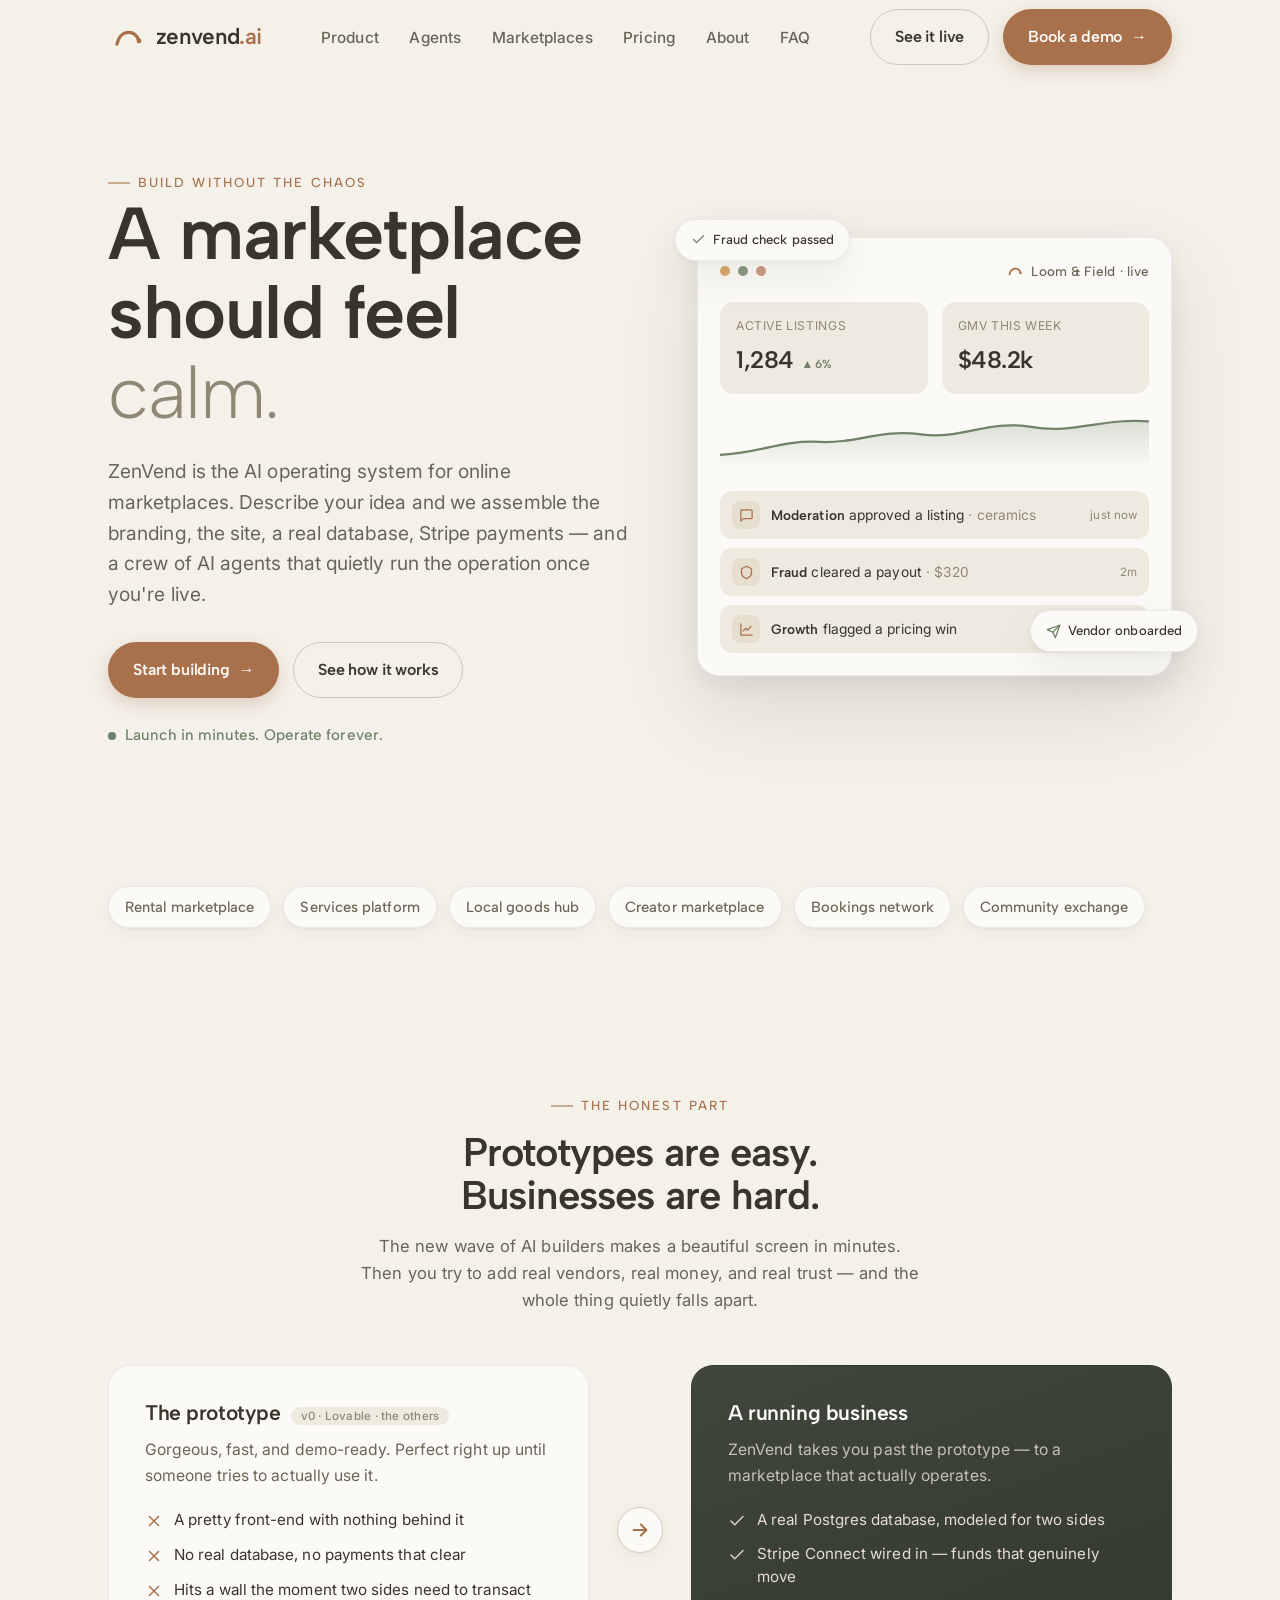
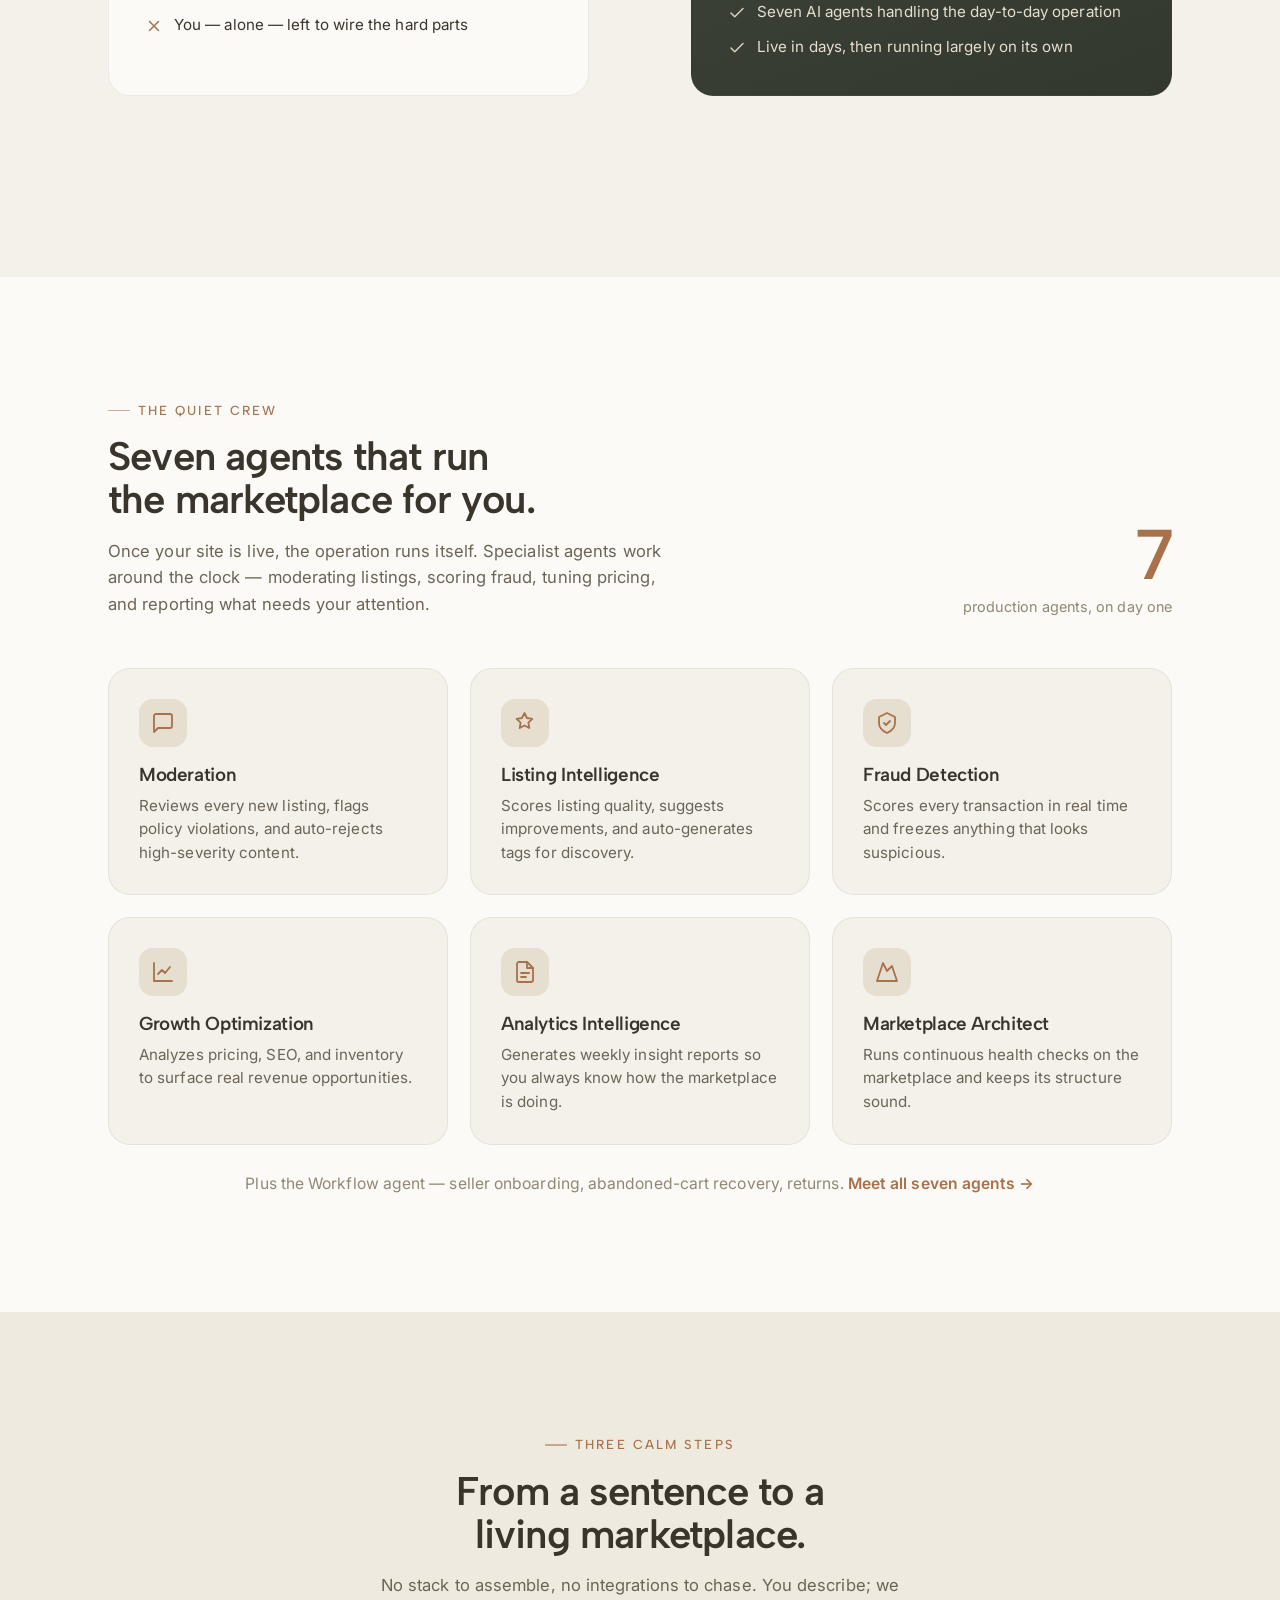
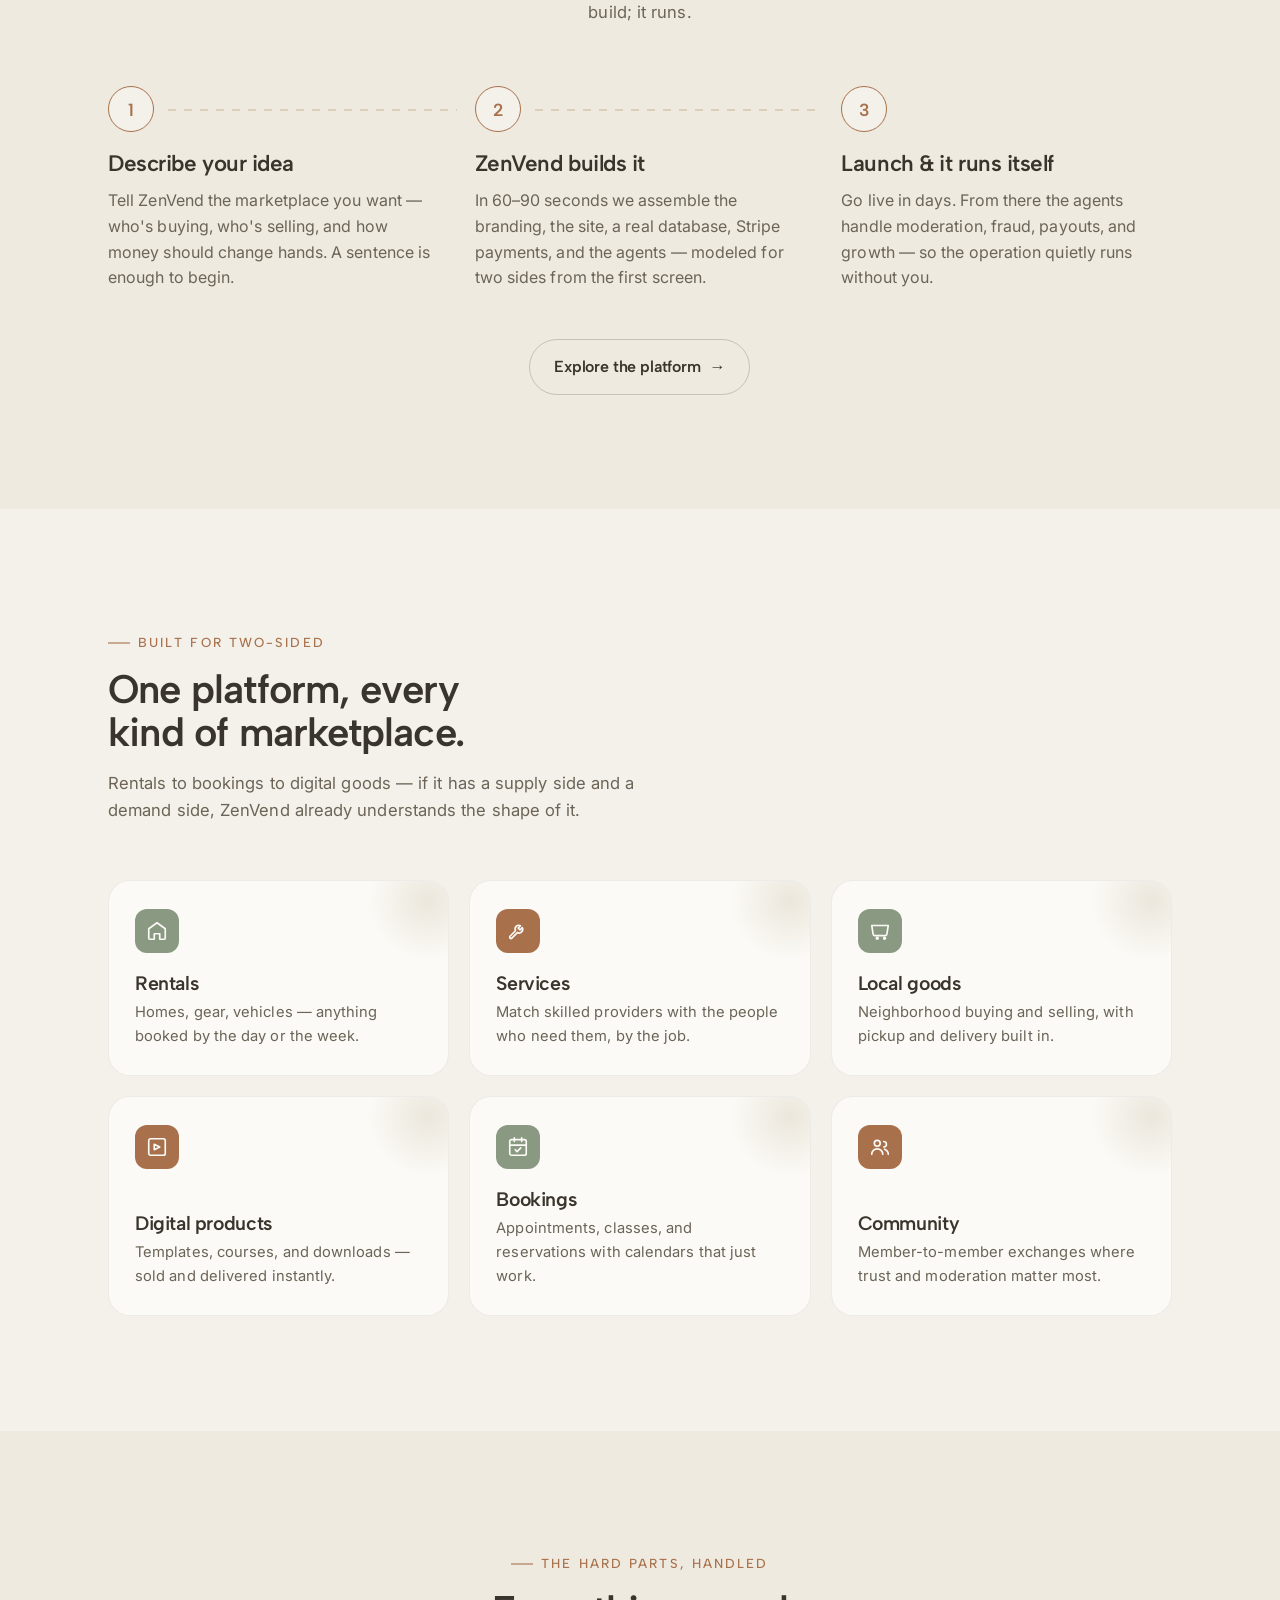
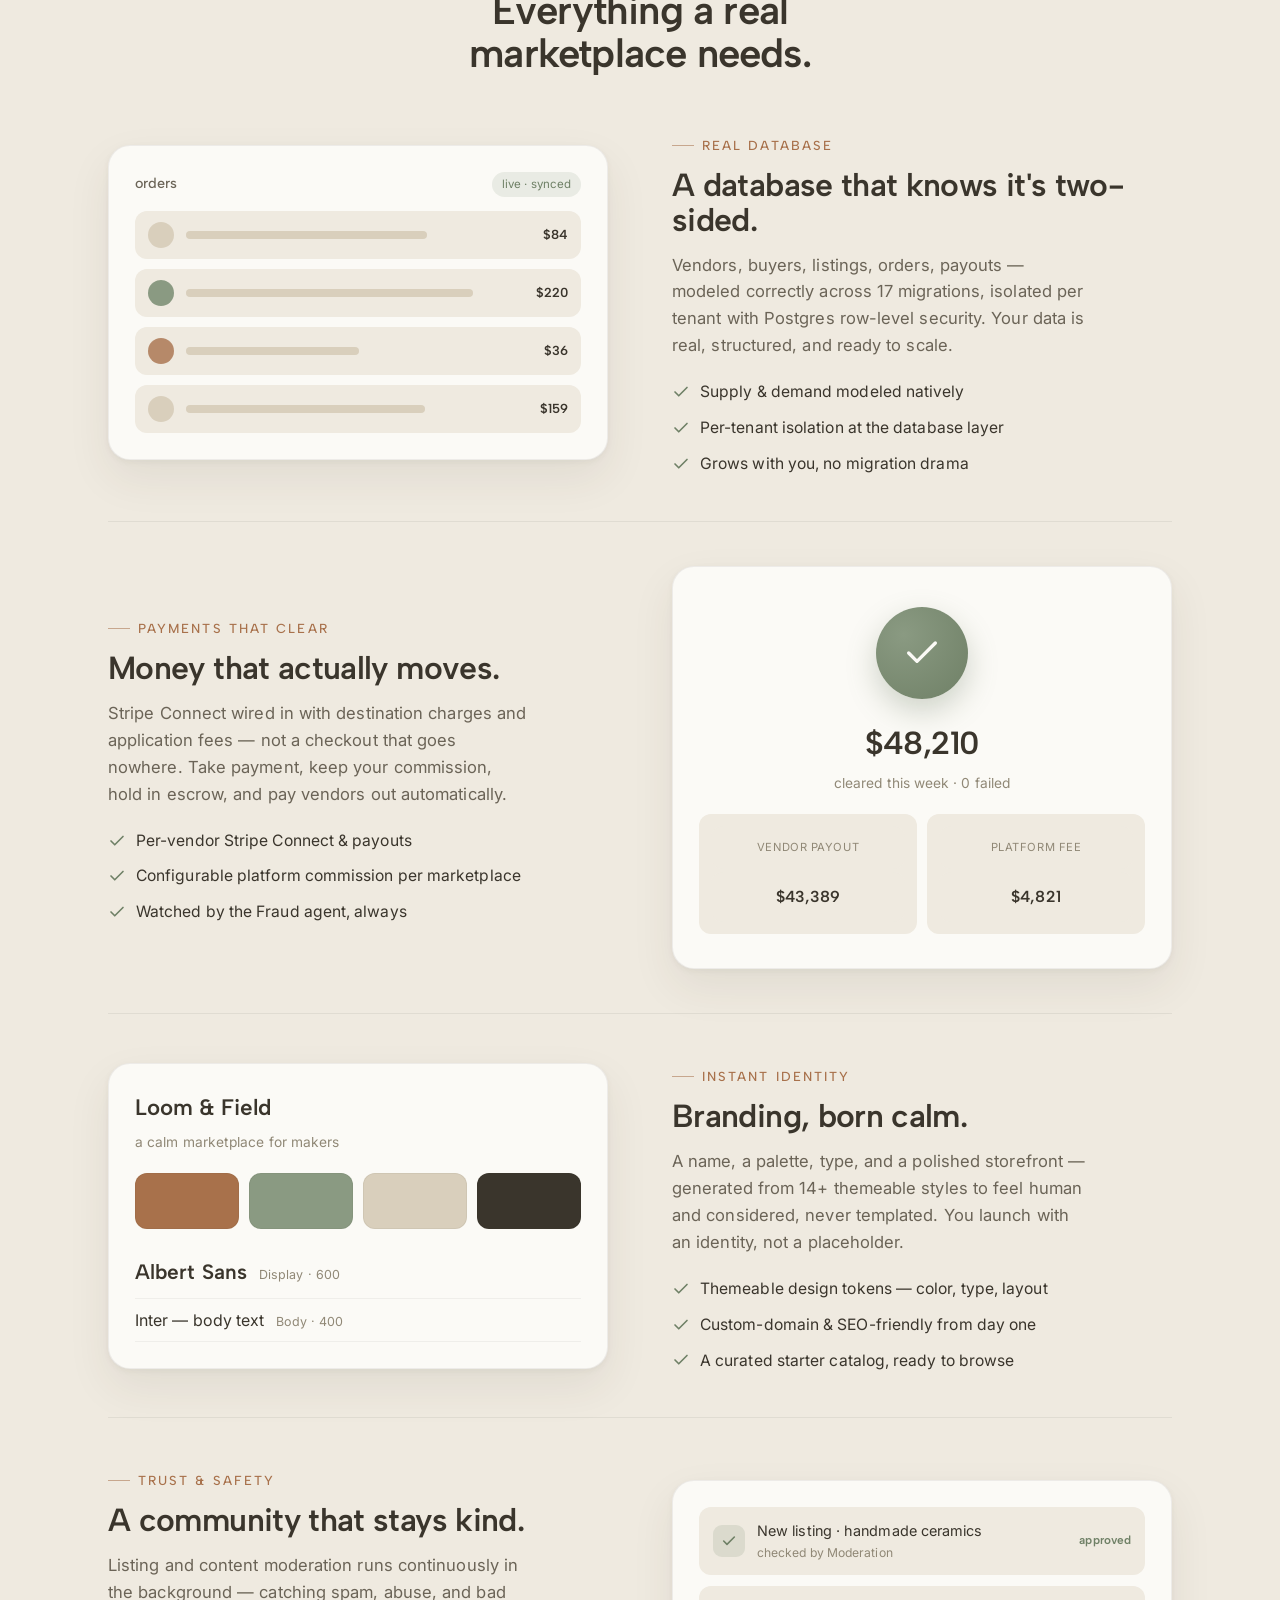
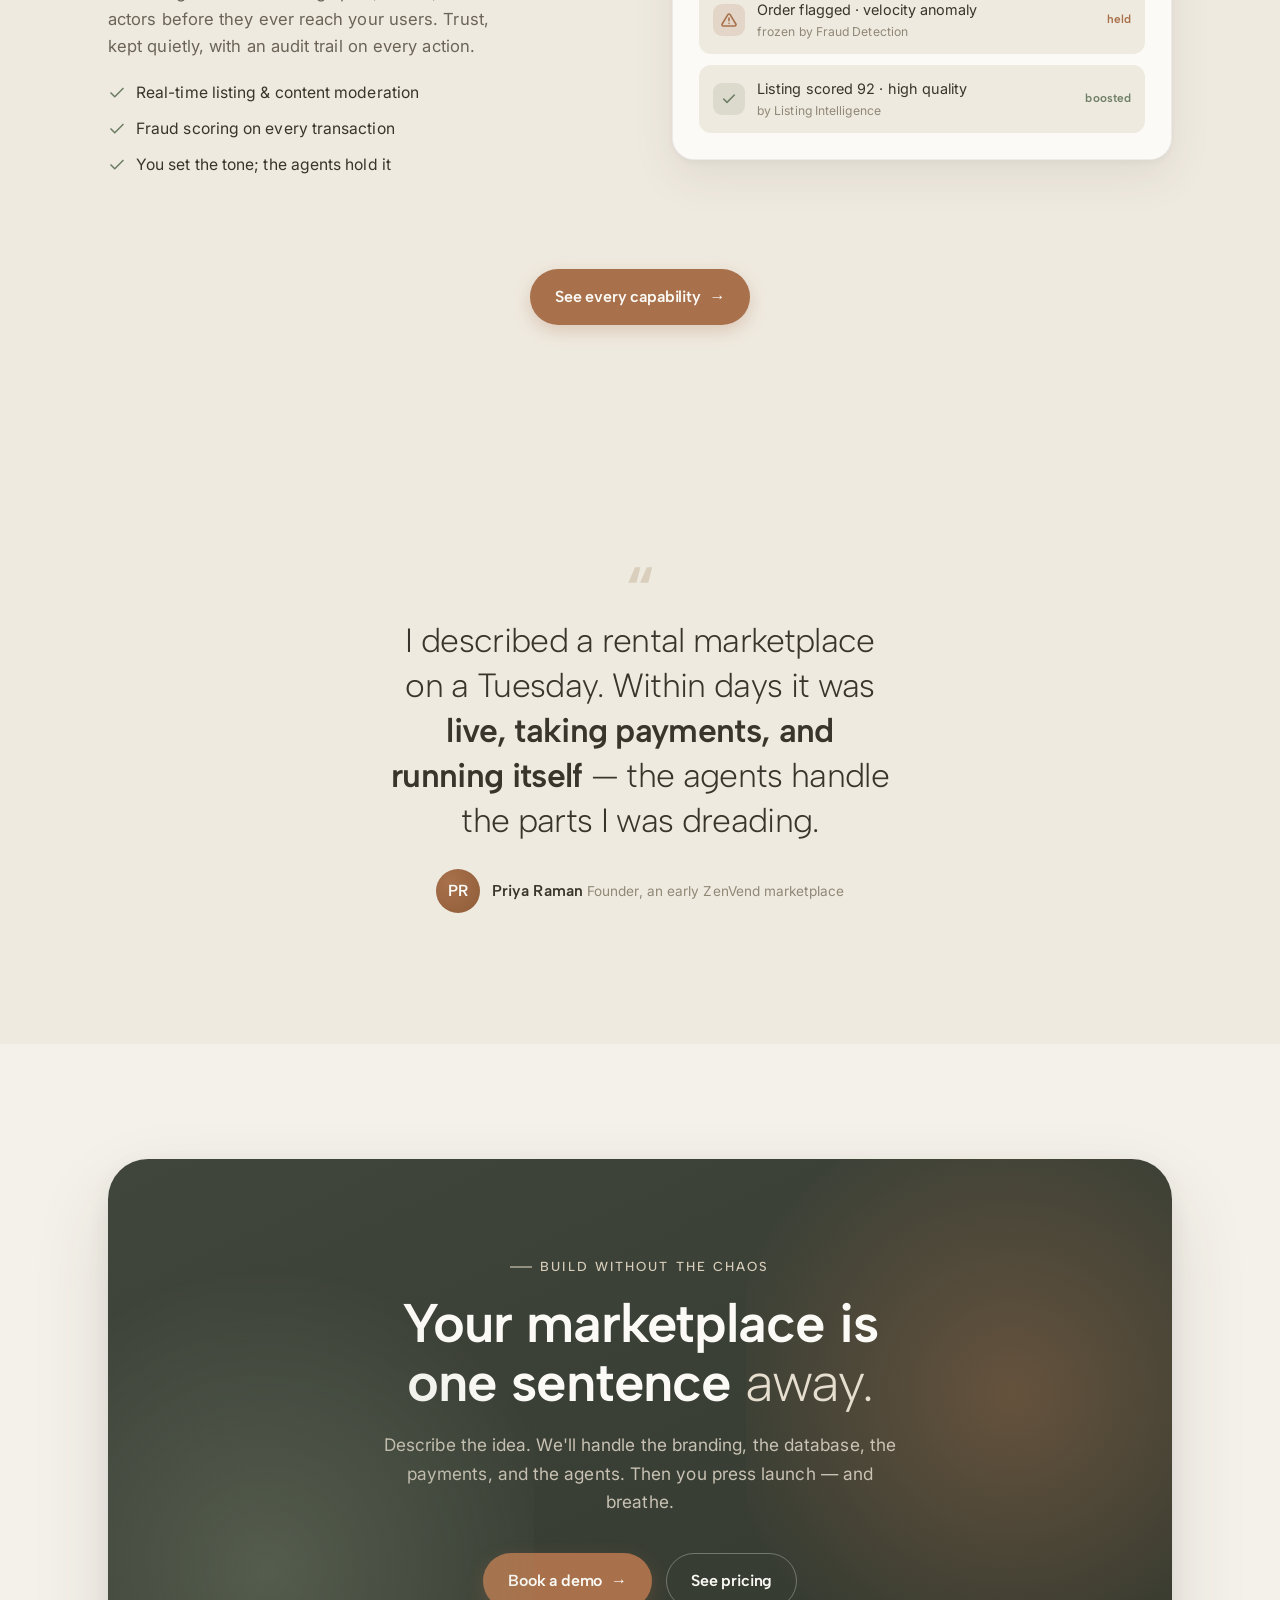
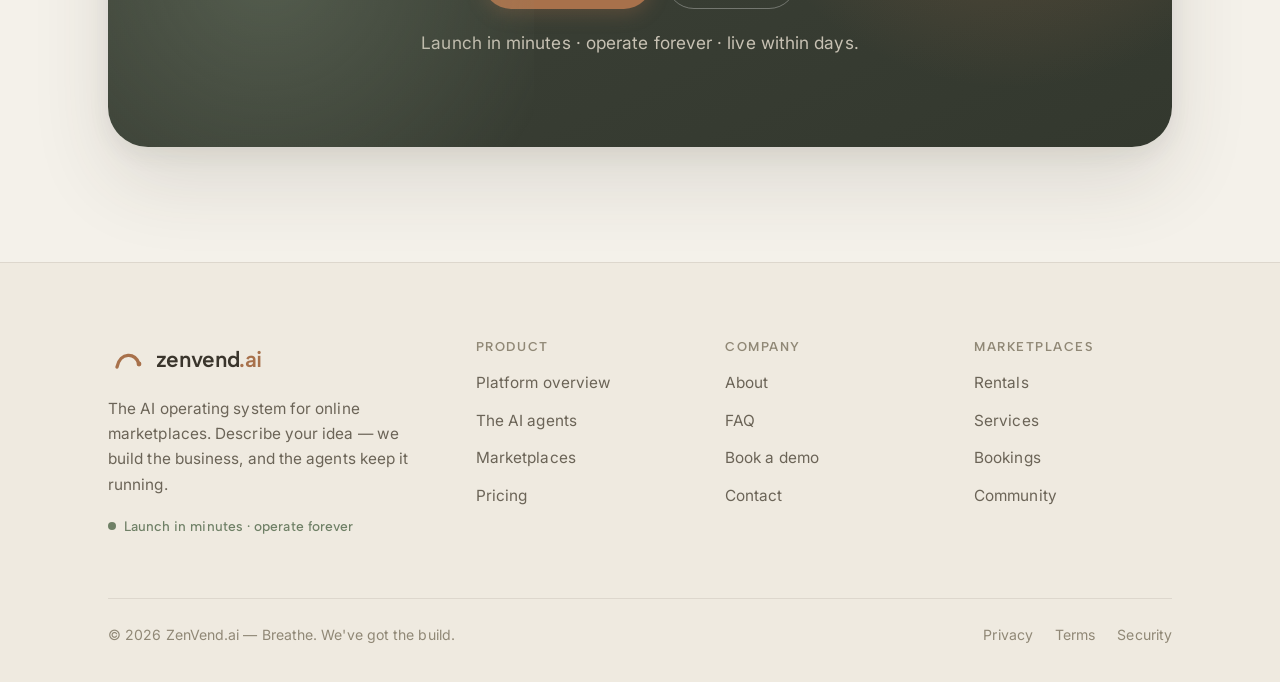
==== commit bf07d4a7: "Add "See it live" secondary CTA site-wide (gap A1) MarketplaceOS leads with a self-service "Deploy F" ====
--- a/index.html
+++ b/index.html
@@ -32,6 +32,7 @@
       </ul>
     </nav>
     <div class="nav__cta">
+      <a href="product.html" class="btn btn--ghost">See it live</a>
       <a href="contact.html" class="btn btn--primary">Book a demo <span class="arrow" aria-hidden="true">→</span></a>
       <button class="hamburger" id="hamburger" aria-label="Open menu" aria-controls="mobileMenu" aria-expanded="false"><span></span><span></span><span></span></button>
     </div>
@@ -44,6 +45,7 @@
       <li><a href="pricing.html">Pricing</a></li>
       <li><a href="about.html">About</a></li>
       <li><a href="faq.html">FAQ</a></li>
+      <li><a href="product.html" class="btn btn--ghost btn--block">See it live</a></li>
       <li><a href="contact.html" class="btn btn--primary btn--block">Book a demo →</a></li>
     </ul>
   </div>
--- a/assets/styles.css
+++ b/assets/styles.css
@@ -206,6 +206,9 @@
 .nav__links a[aria-current="page"]::after { transform: scaleX(1); }
 
 .nav__cta { display: flex; align-items: center; gap: 14px; }
+/* Secondary nav CTA ("See it live") shows only on wide desktop; the mobile menu
+   carries it below 940px, so hide it in the tight 940-1080px band to avoid crowding. */
+@media (max-width: 1080px) { .nav__cta .btn--ghost { display: none; } }
 
 .hamburger {
   display: none; flex-direction: column; justify-content: center; gap: 5px;
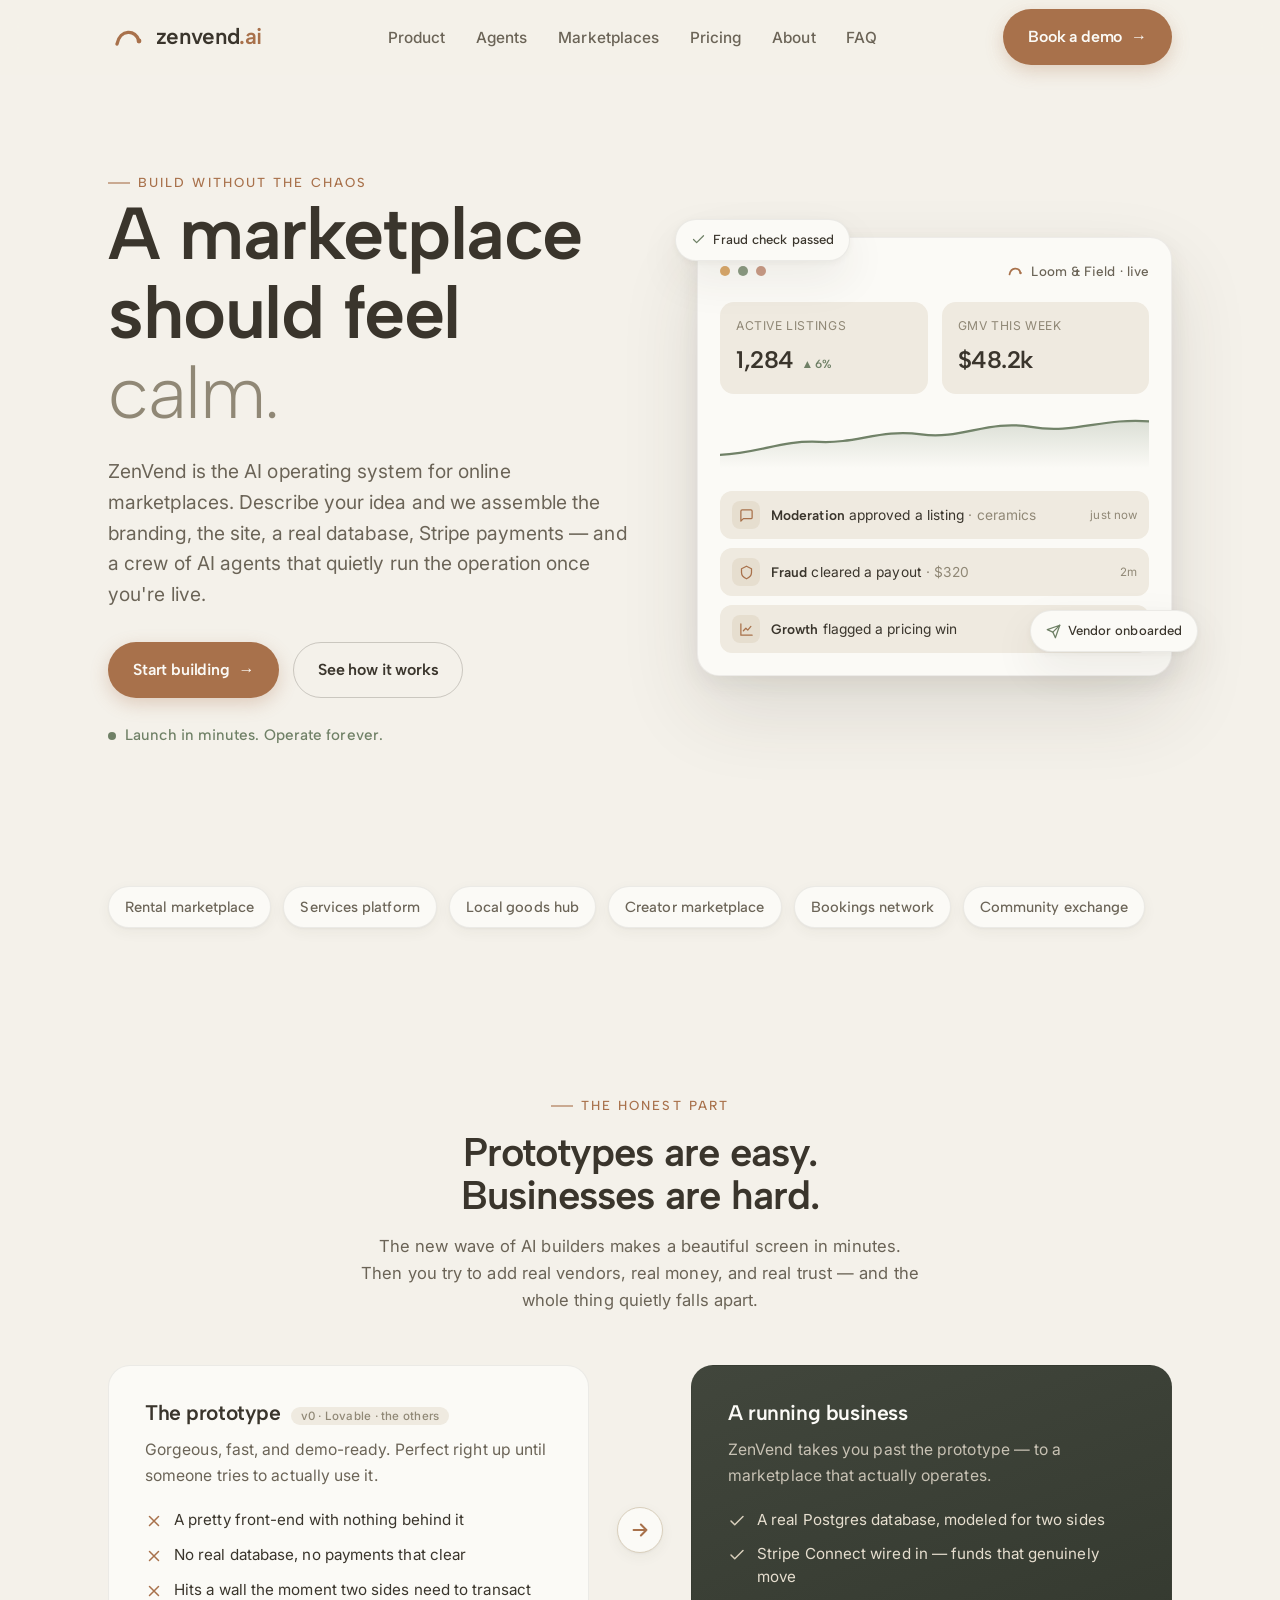
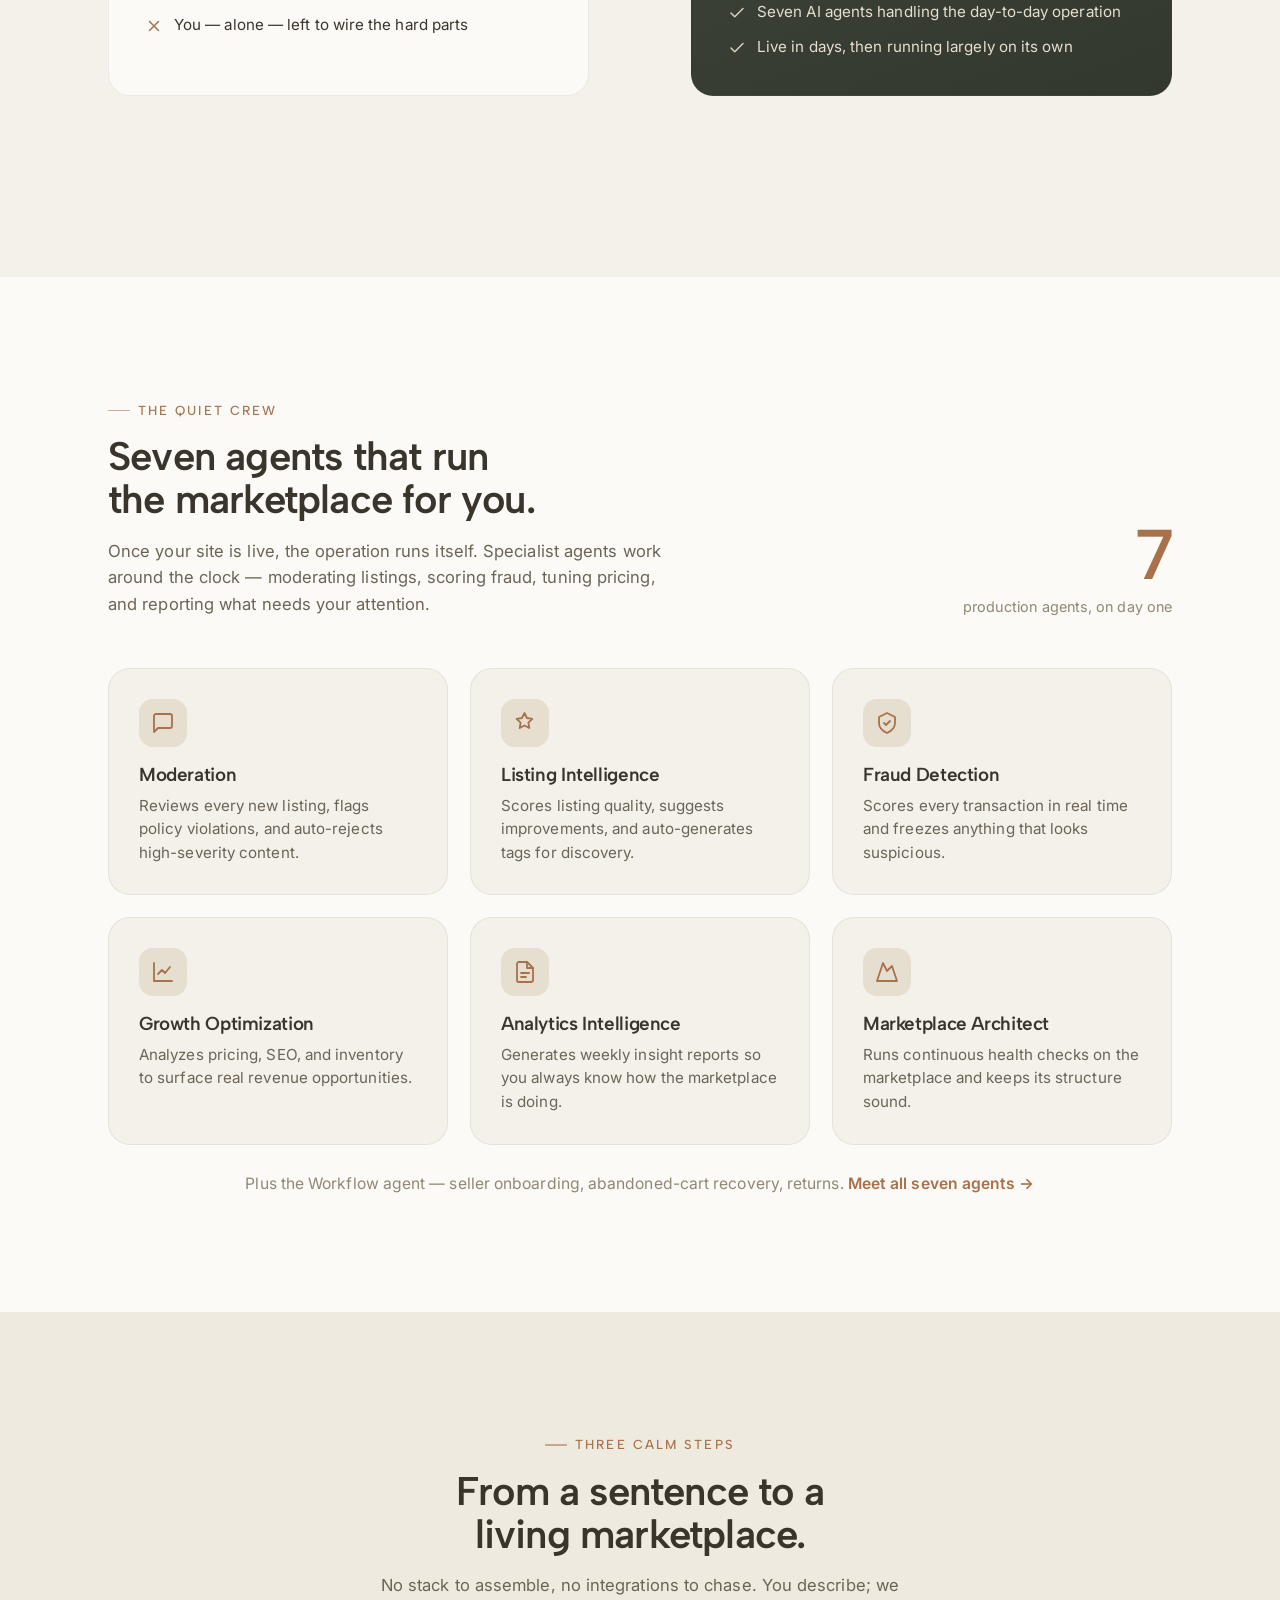
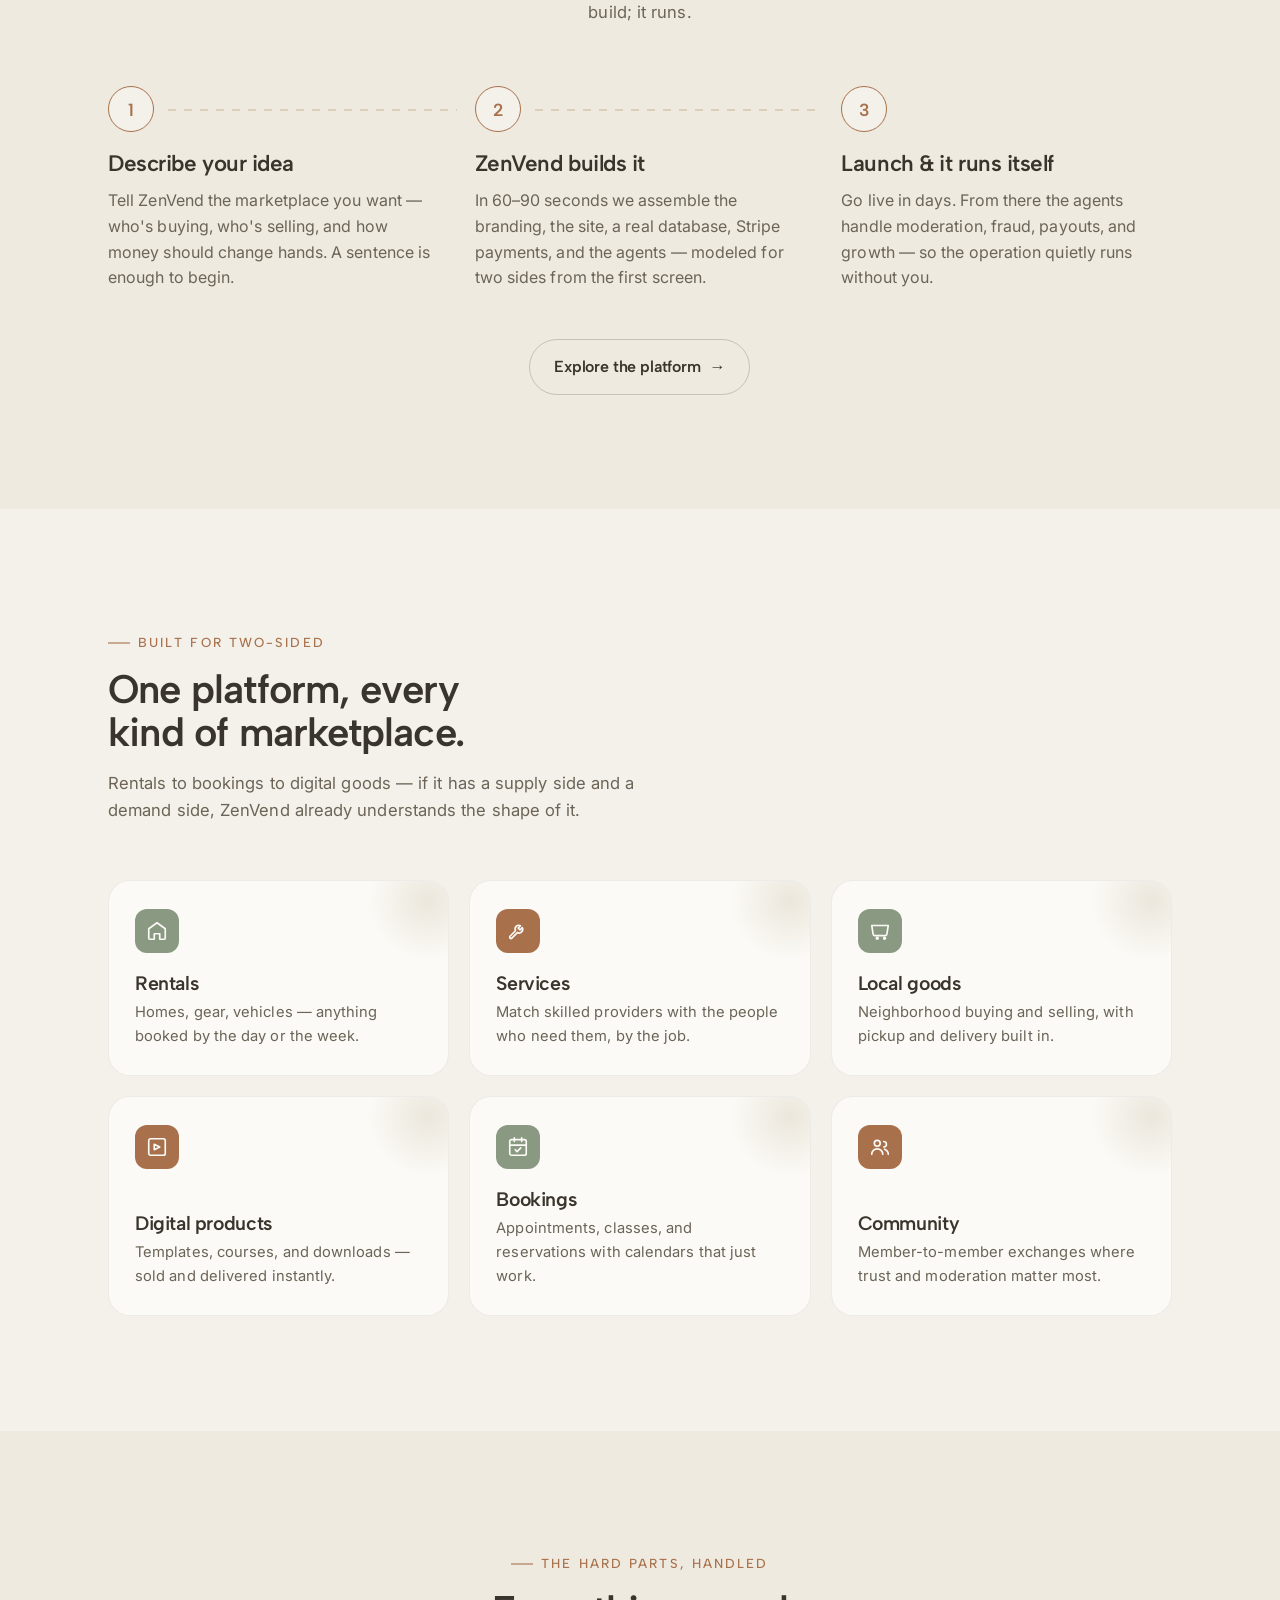
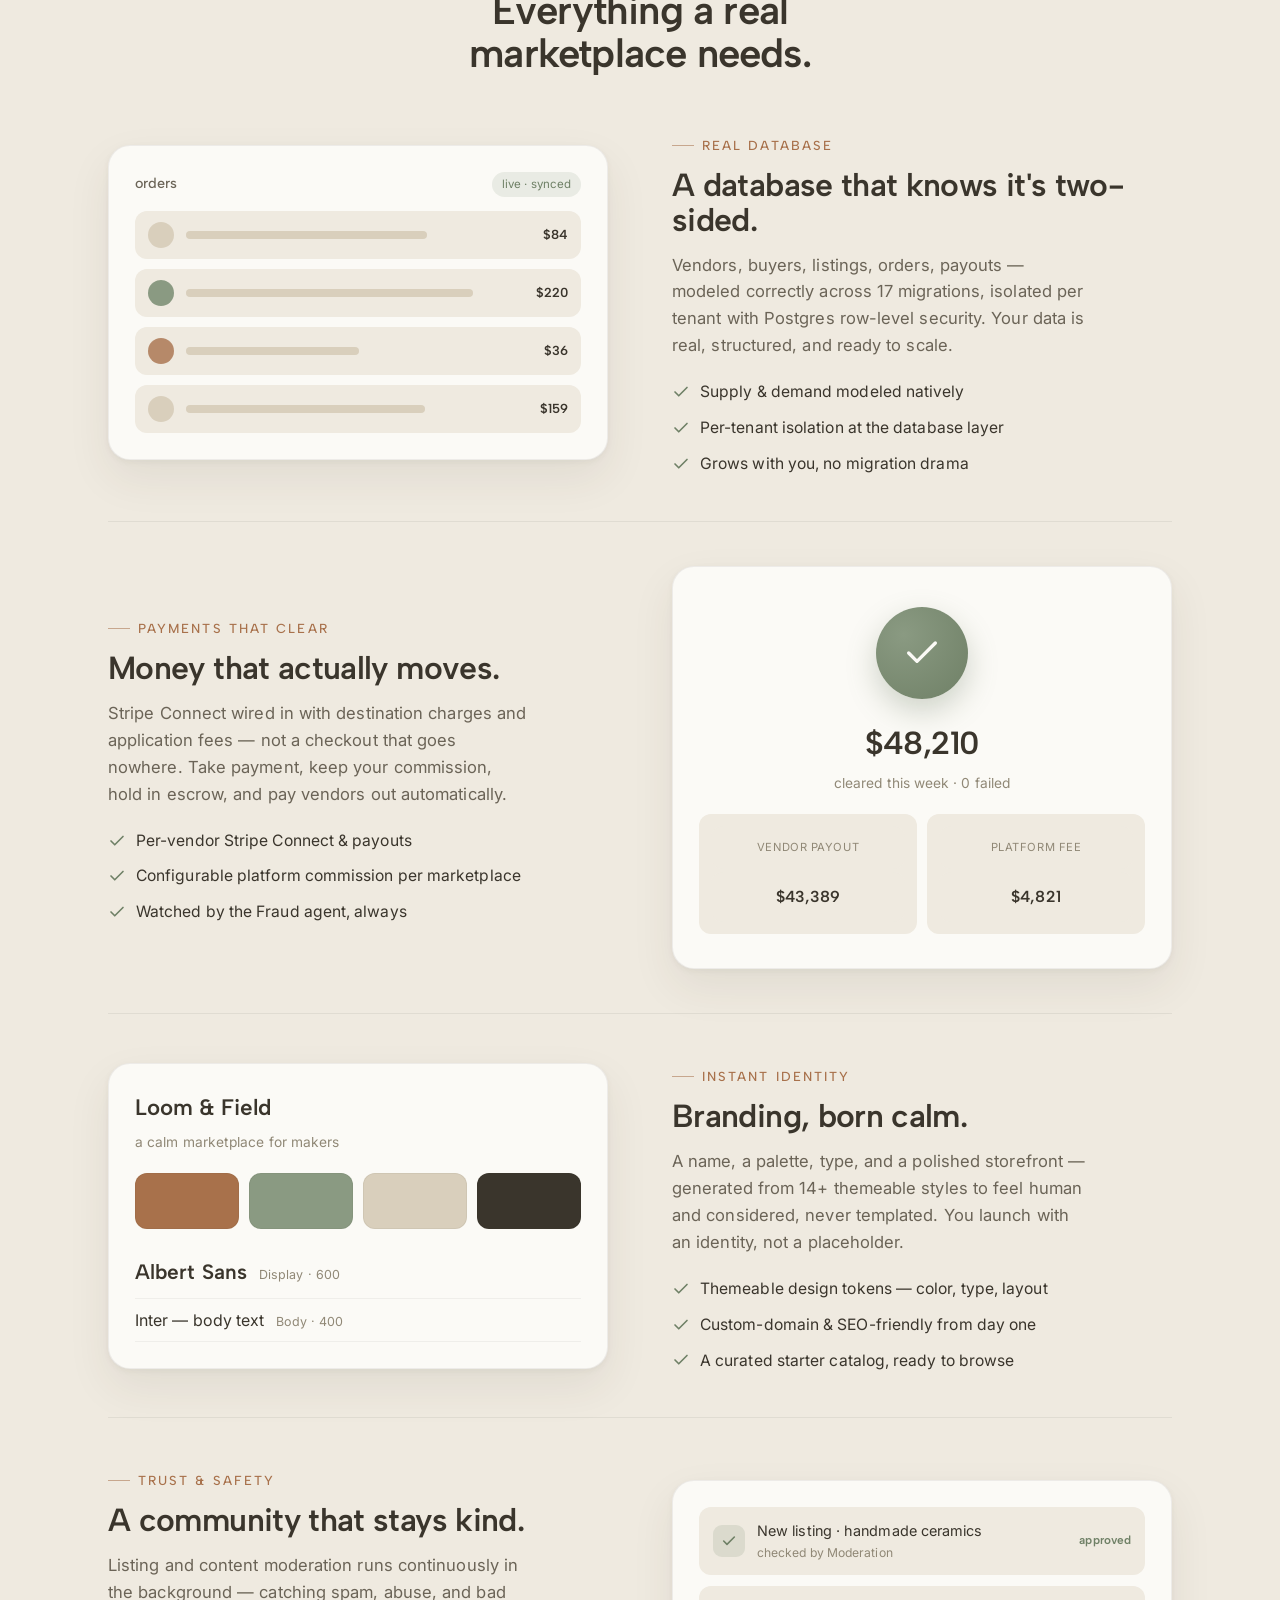
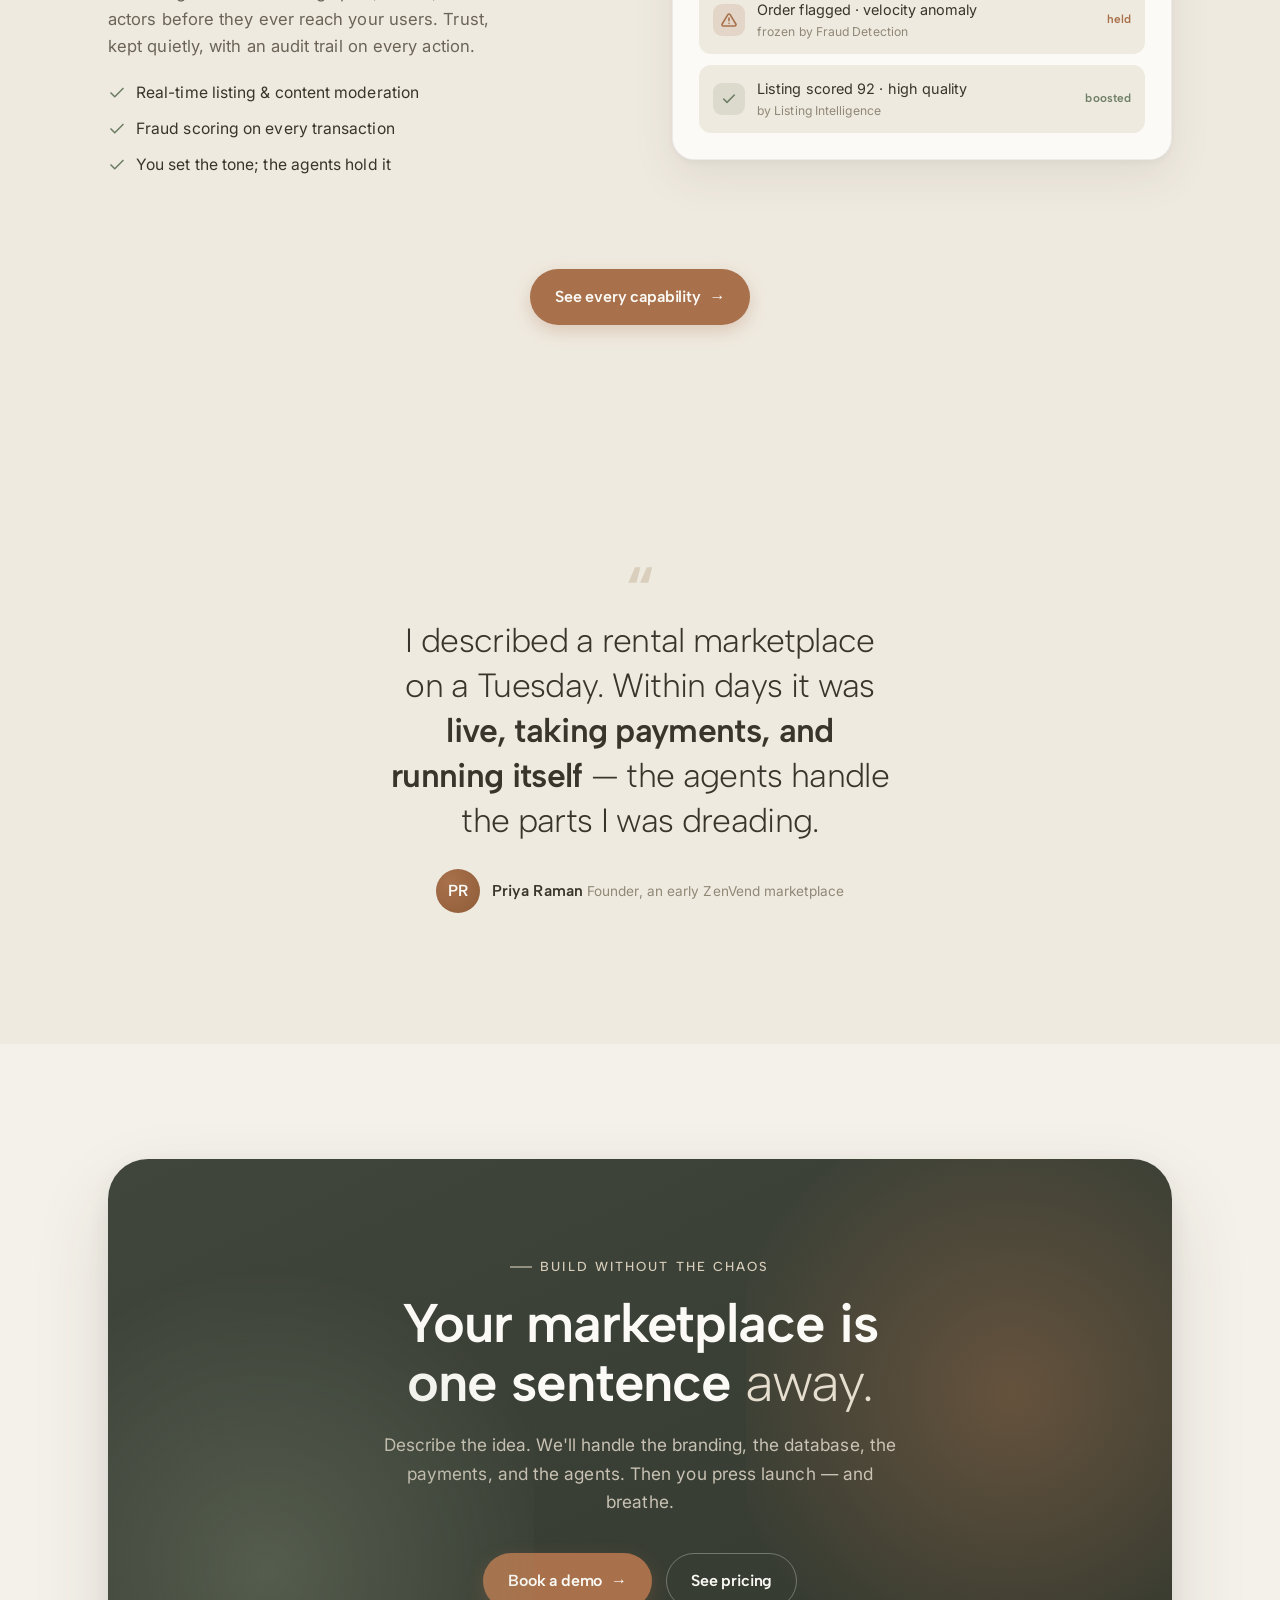
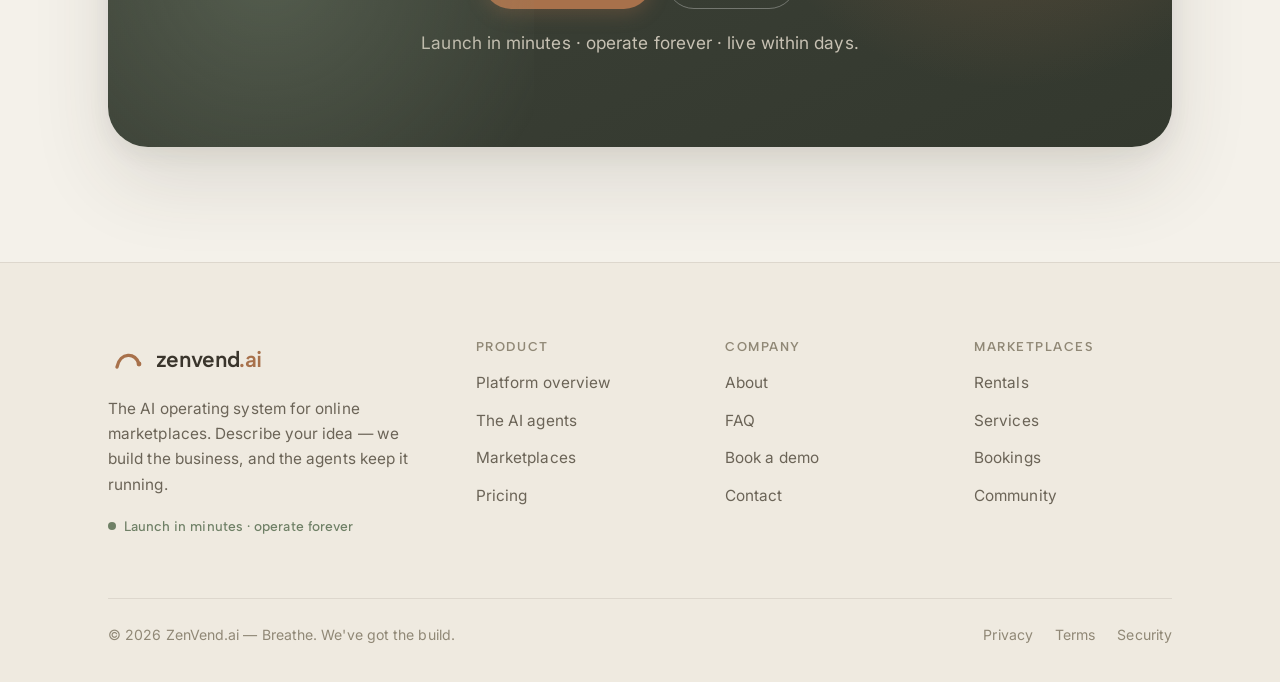
==== commit ec9b0952: "Add GA4 analytics with Consent Mode v2 to marketing site (A3) Wires Google Analytics 4 (gtag) into a" ====
--- a/index.html
+++ b/index.html
@@ -11,6 +11,7 @@
 <link href="https://fonts.googleapis.com/css2?family=Albert+Sans:wght@300;500;600&family=Inter:wght@400;500;600&display=swap" rel="stylesheet" />
 <link rel="icon" href="data:image/svg+xml,%3Csvg xmlns='http://www.w3.org/2000/svg' width='40' height='40' viewBox='0 0 40 40'%3E%3Cpath d='M9 27 C 12 12, 28 12, 31 24' stroke='%23a8714b' stroke-width='3.4' stroke-linecap='round' fill='none'/%3E%3Ccircle cx='31' cy='24' r='2.4' fill='%23a8714b'/%3E%3C/svg%3E" />
 <link rel="stylesheet" href="assets/styles.css" />
+<script src="assets/analytics.js"></script>
 </head>
 <body>
 
@@ -32,7 +33,6 @@
       </ul>
     </nav>
     <div class="nav__cta">
-      <a href="product.html" class="btn btn--ghost">See it live</a>
       <a href="contact.html" class="btn btn--primary">Book a demo <span class="arrow" aria-hidden="true">→</span></a>
       <button class="hamburger" id="hamburger" aria-label="Open menu" aria-controls="mobileMenu" aria-expanded="false"><span></span><span></span><span></span></button>
     </div>
@@ -45,7 +45,6 @@
       <li><a href="pricing.html">Pricing</a></li>
       <li><a href="about.html">About</a></li>
       <li><a href="faq.html">FAQ</a></li>
-      <li><a href="product.html" class="btn btn--ghost btn--block">See it live</a></li>
       <li><a href="contact.html" class="btn btn--primary btn--block">Book a demo →</a></li>
     </ul>
   </div>
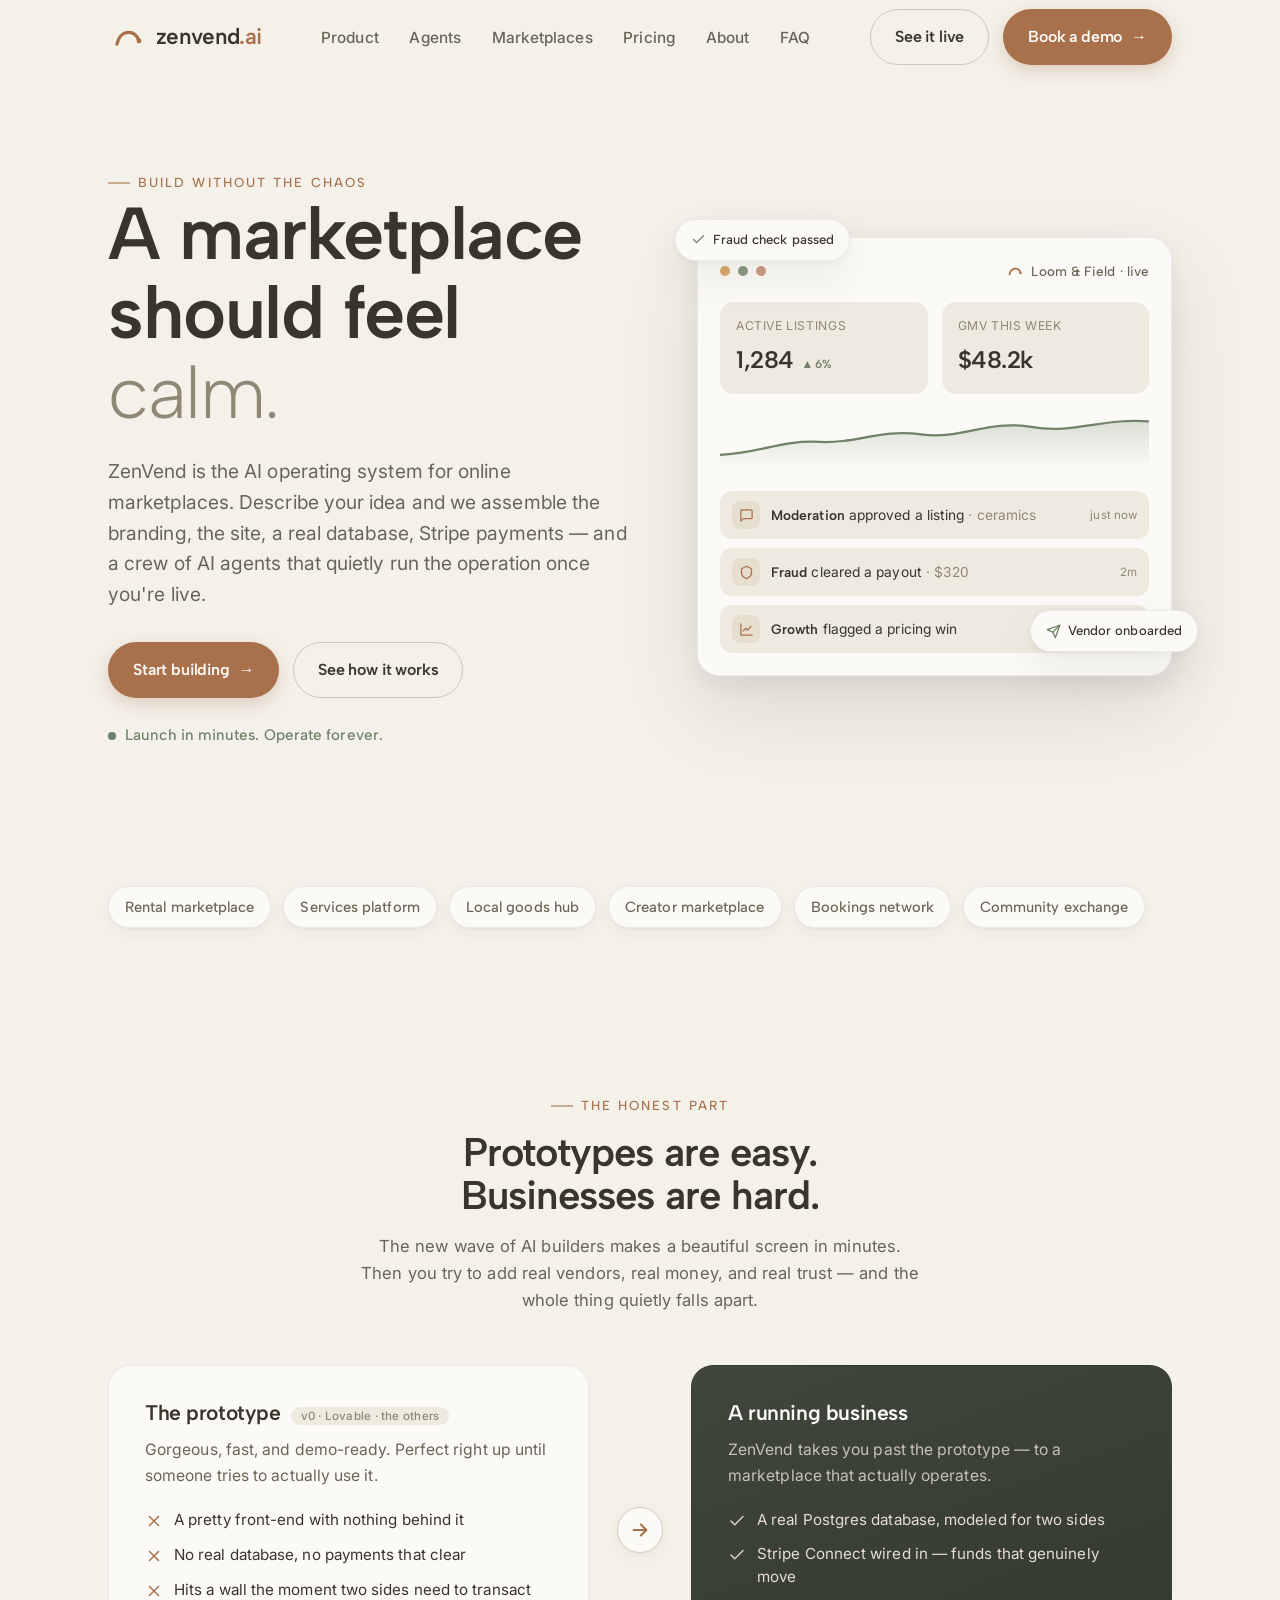
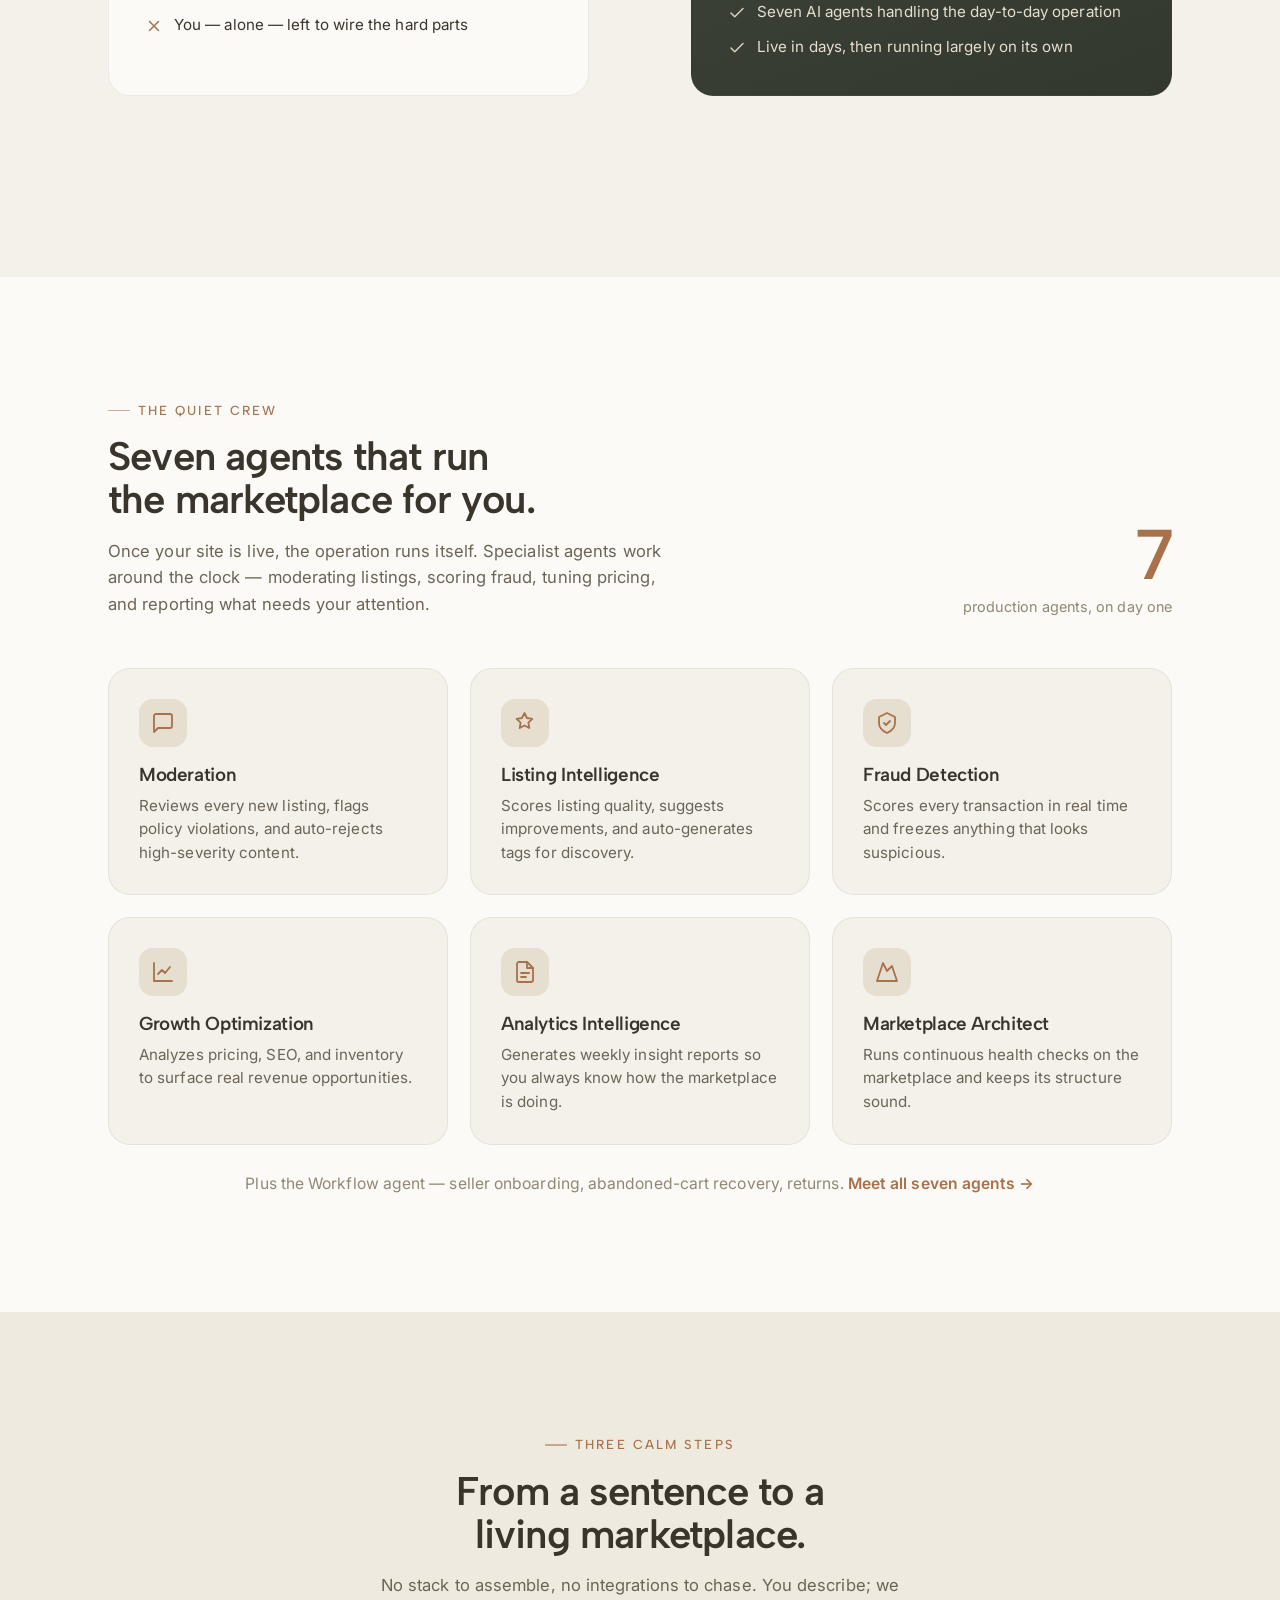
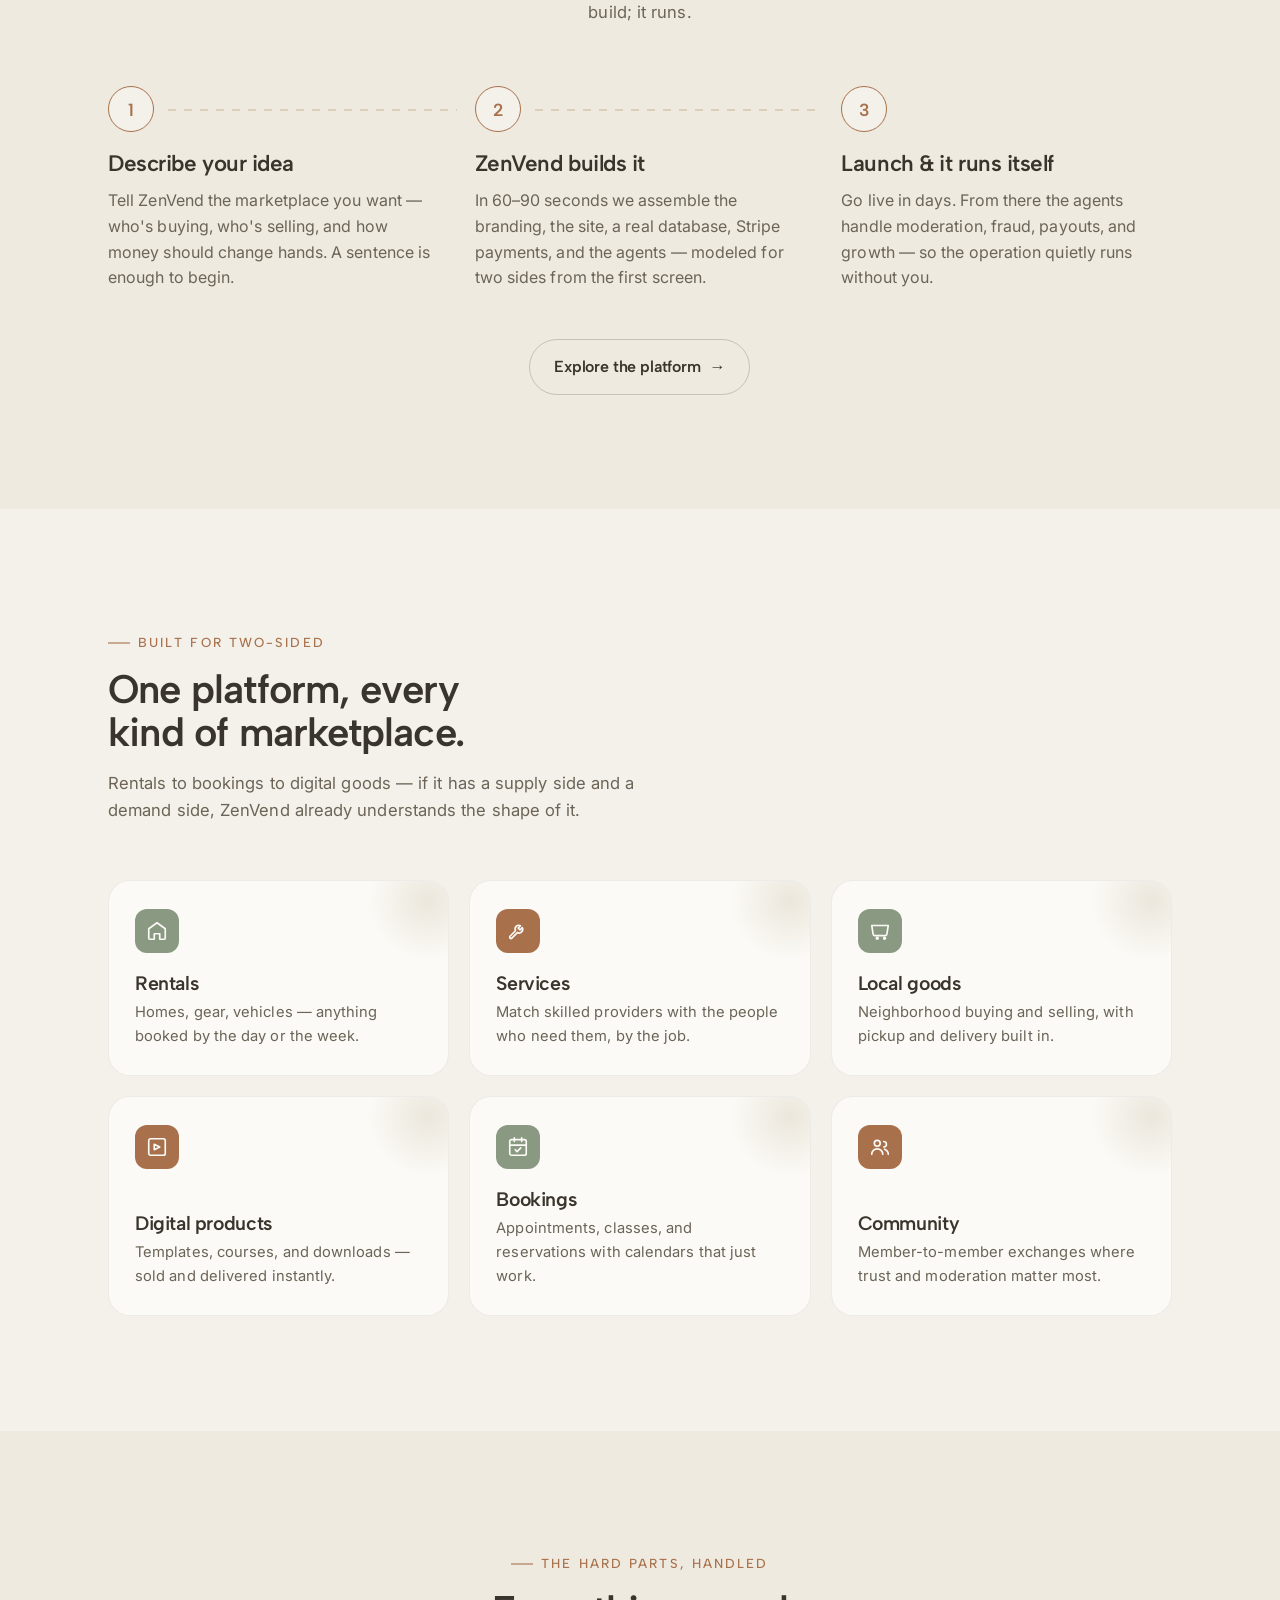
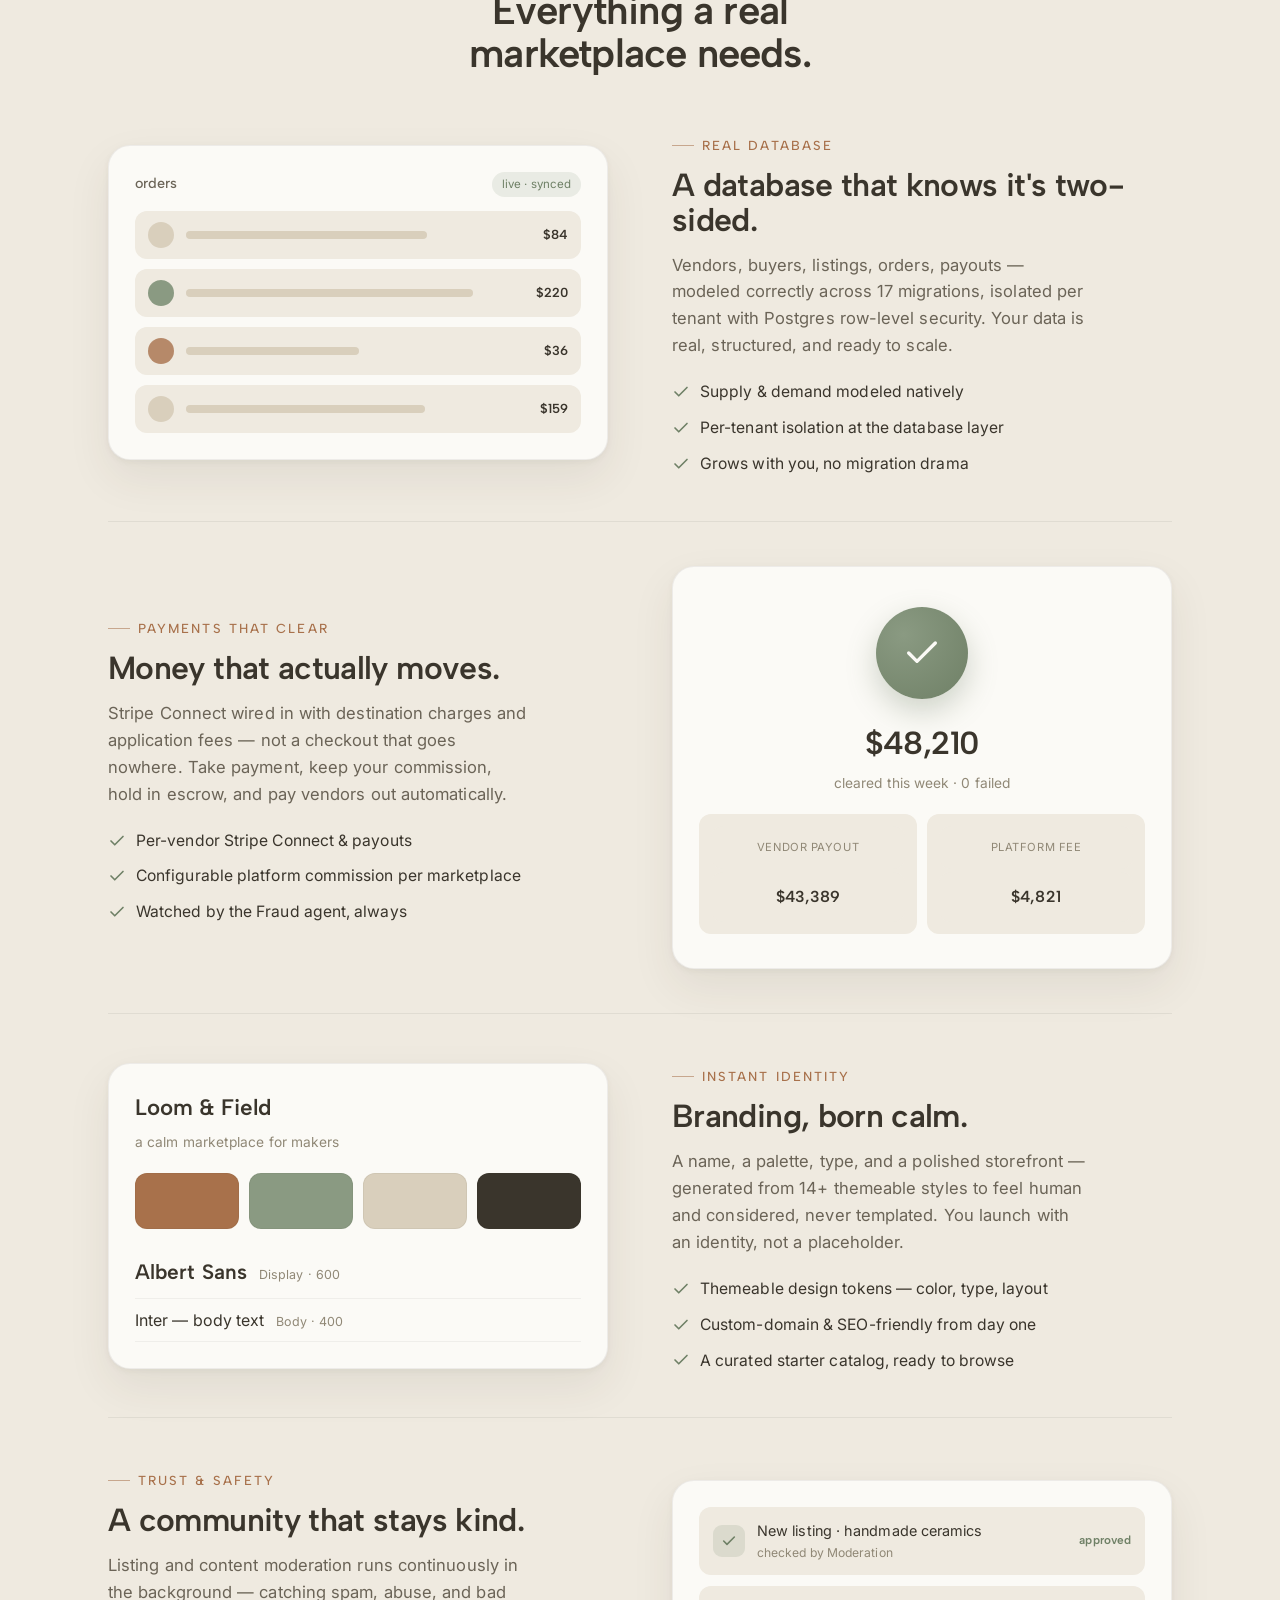
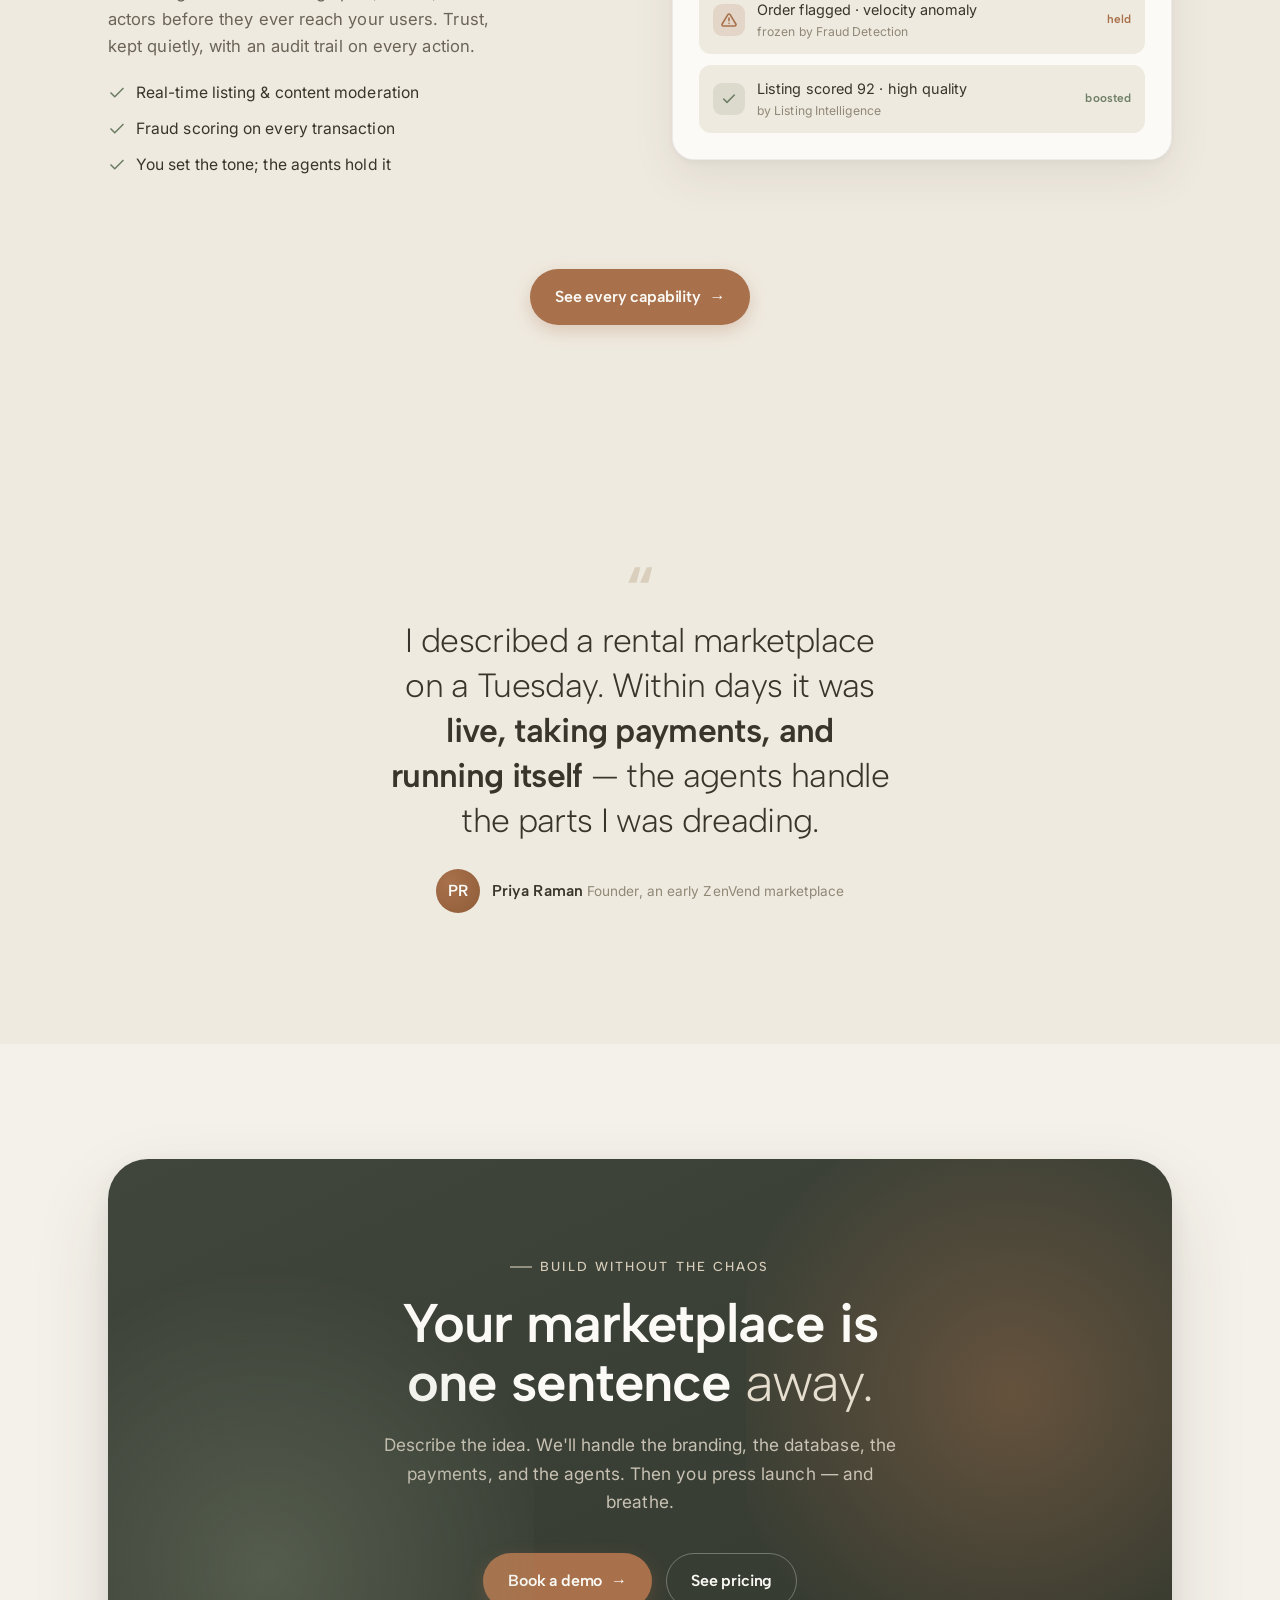
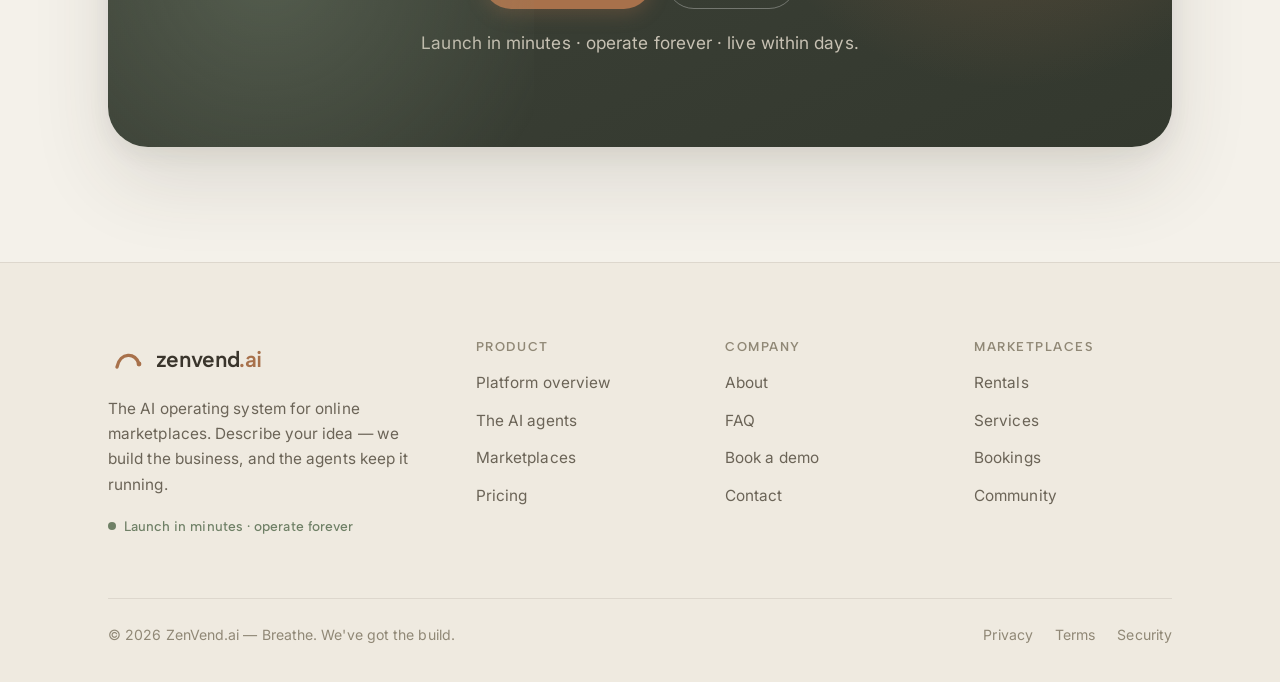
==== commit 264737ad: "Merge bf07d4a75f7ca2d38b76074b06e5b8060e4e8c38 into 66e5ebb0ea58854755c9d9ea006e4dfcdf972ea6" ====
--- a/index.html
+++ b/index.html
@@ -11,7 +11,6 @@
 <link href="https://fonts.googleapis.com/css2?family=Albert+Sans:wght@300;500;600&family=Inter:wght@400;500;600&display=swap" rel="stylesheet" />
 <link rel="icon" href="data:image/svg+xml,%3Csvg xmlns='http://www.w3.org/2000/svg' width='40' height='40' viewBox='0 0 40 40'%3E%3Cpath d='M9 27 C 12 12, 28 12, 31 24' stroke='%23a8714b' stroke-width='3.4' stroke-linecap='round' fill='none'/%3E%3Ccircle cx='31' cy='24' r='2.4' fill='%23a8714b'/%3E%3C/svg%3E" />
 <link rel="stylesheet" href="assets/styles.css" />
-<script src="assets/analytics.js"></script>
 </head>
 <body>
 
@@ -33,6 +32,7 @@
       </ul>
     </nav>
     <div class="nav__cta">
+      <a href="product.html" class="btn btn--ghost">See it live</a>
       <a href="contact.html" class="btn btn--primary">Book a demo <span class="arrow" aria-hidden="true">→</span></a>
       <button class="hamburger" id="hamburger" aria-label="Open menu" aria-controls="mobileMenu" aria-expanded="false"><span></span><span></span><span></span></button>
     </div>
@@ -45,6 +45,7 @@
       <li><a href="pricing.html">Pricing</a></li>
       <li><a href="about.html">About</a></li>
       <li><a href="faq.html">FAQ</a></li>
+      <li><a href="product.html" class="btn btn--ghost btn--block">See it live</a></li>
       <li><a href="contact.html" class="btn btn--primary btn--block">Book a demo →</a></li>
     </ul>
   </div>
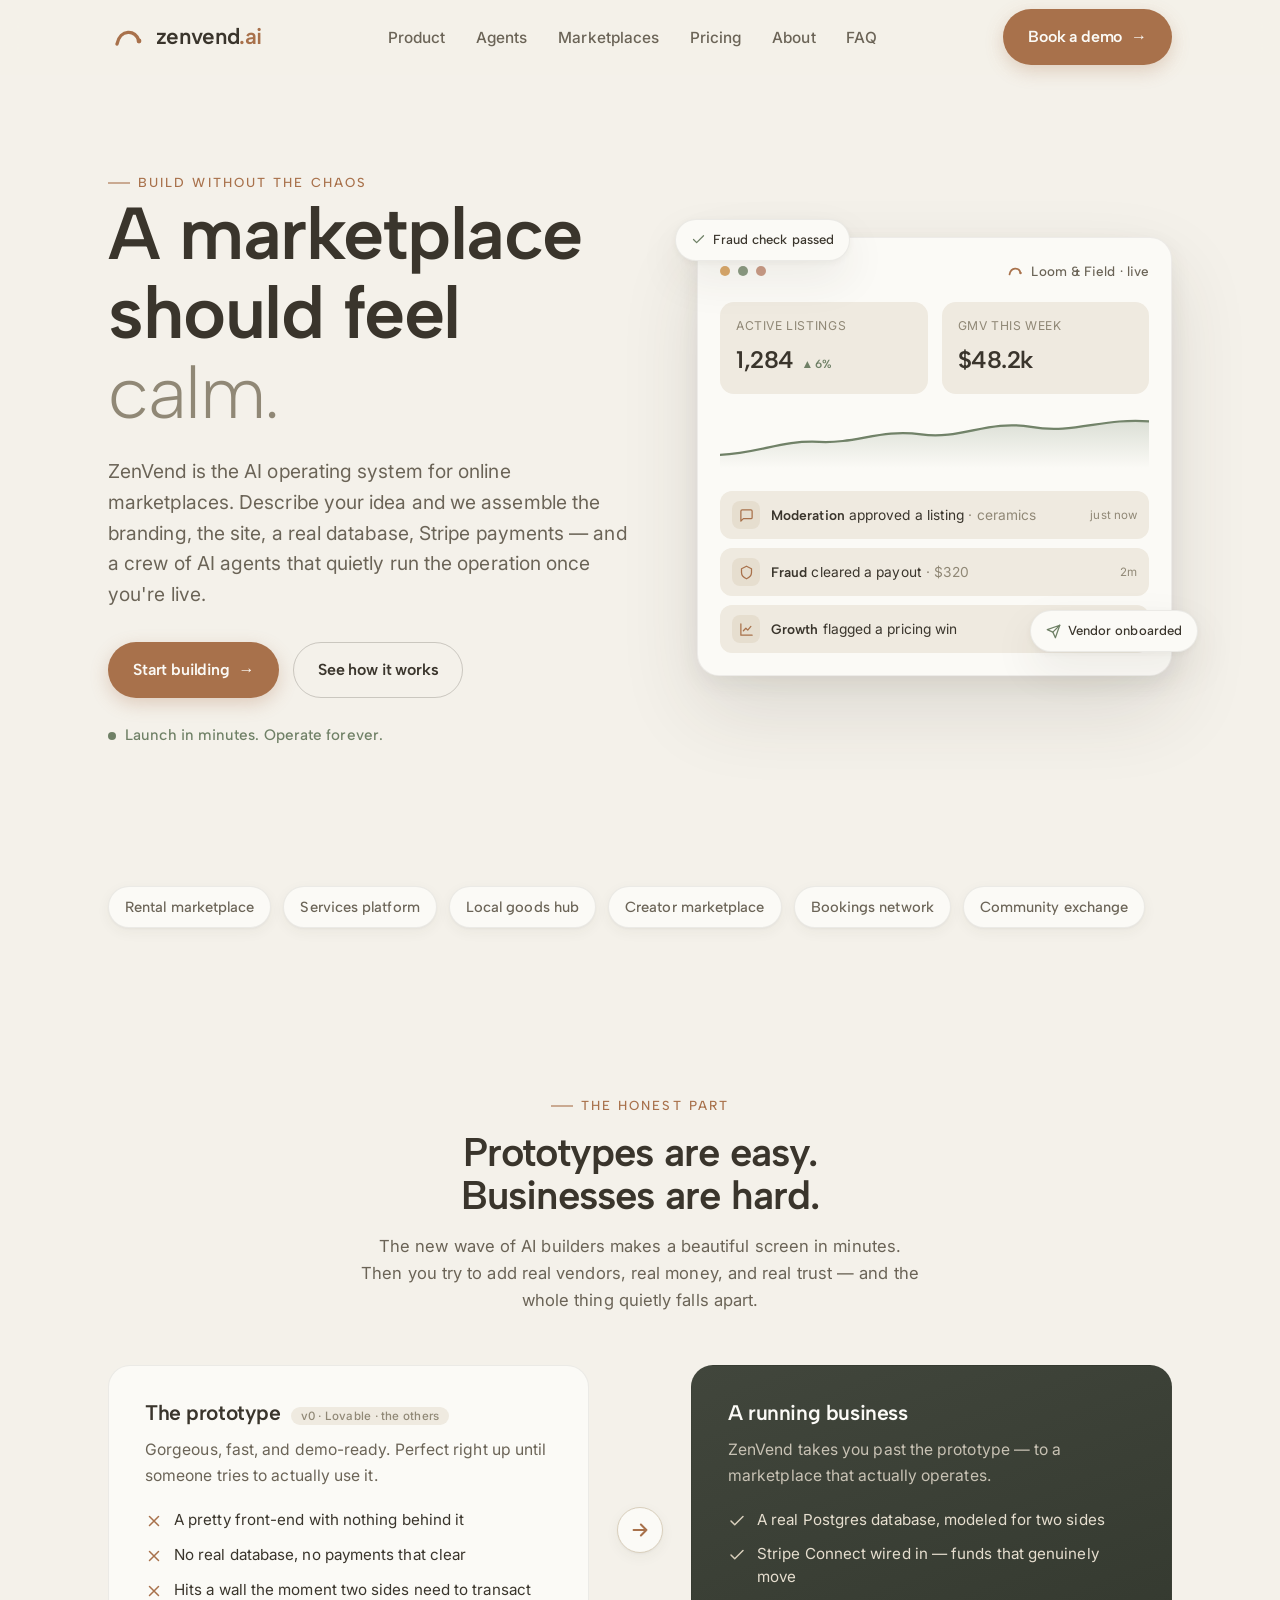
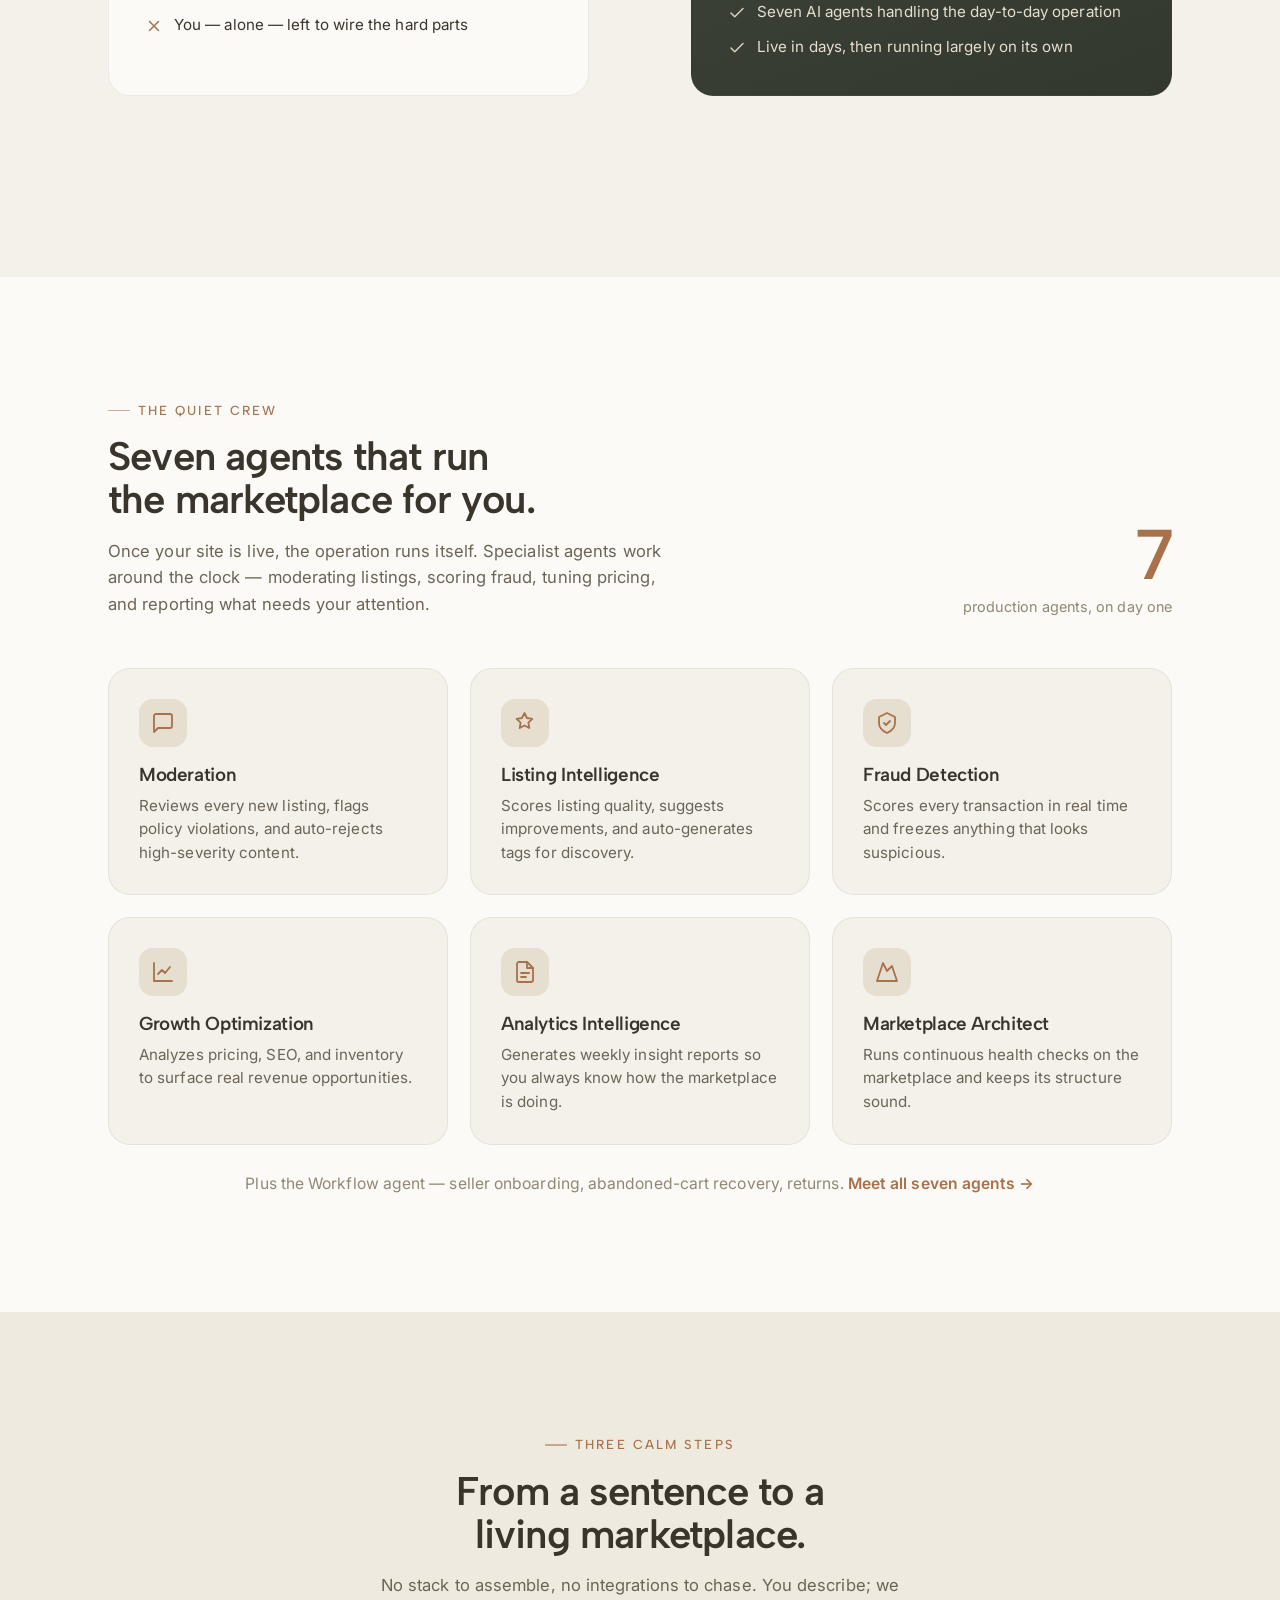
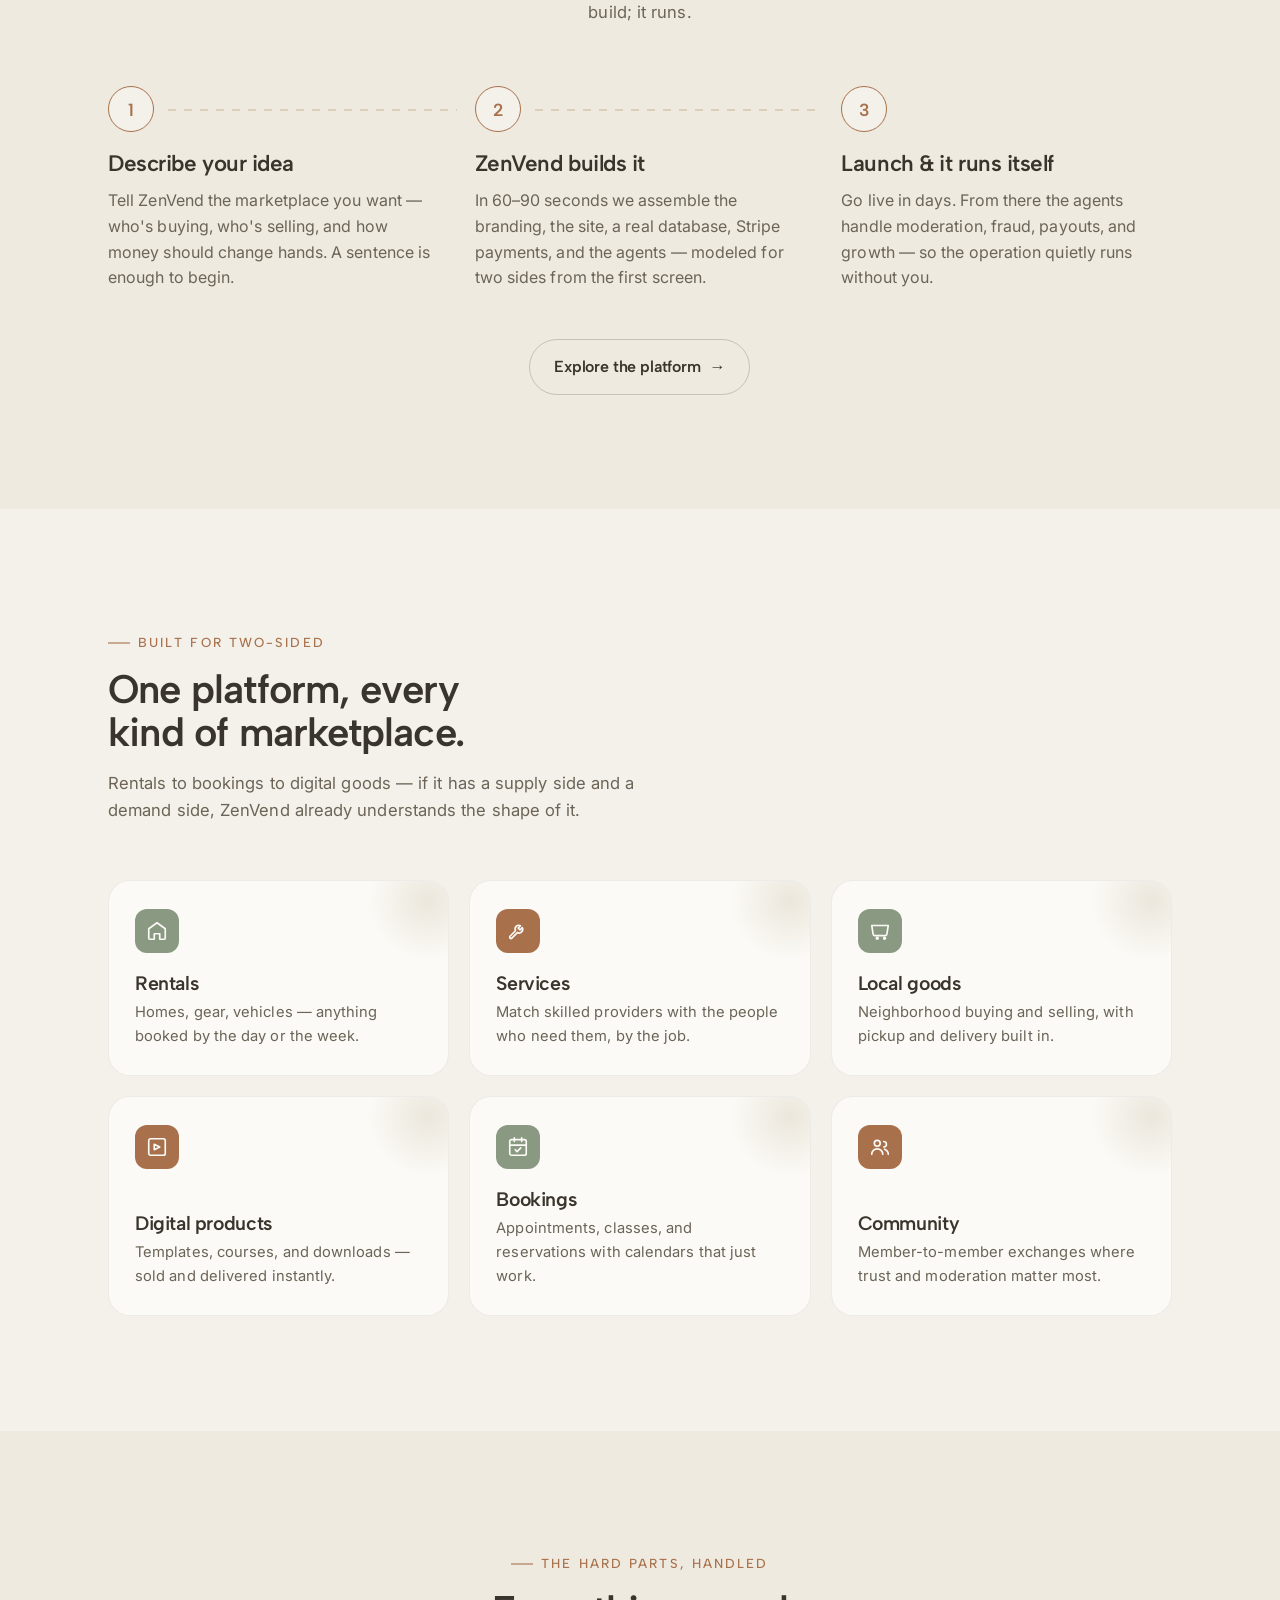
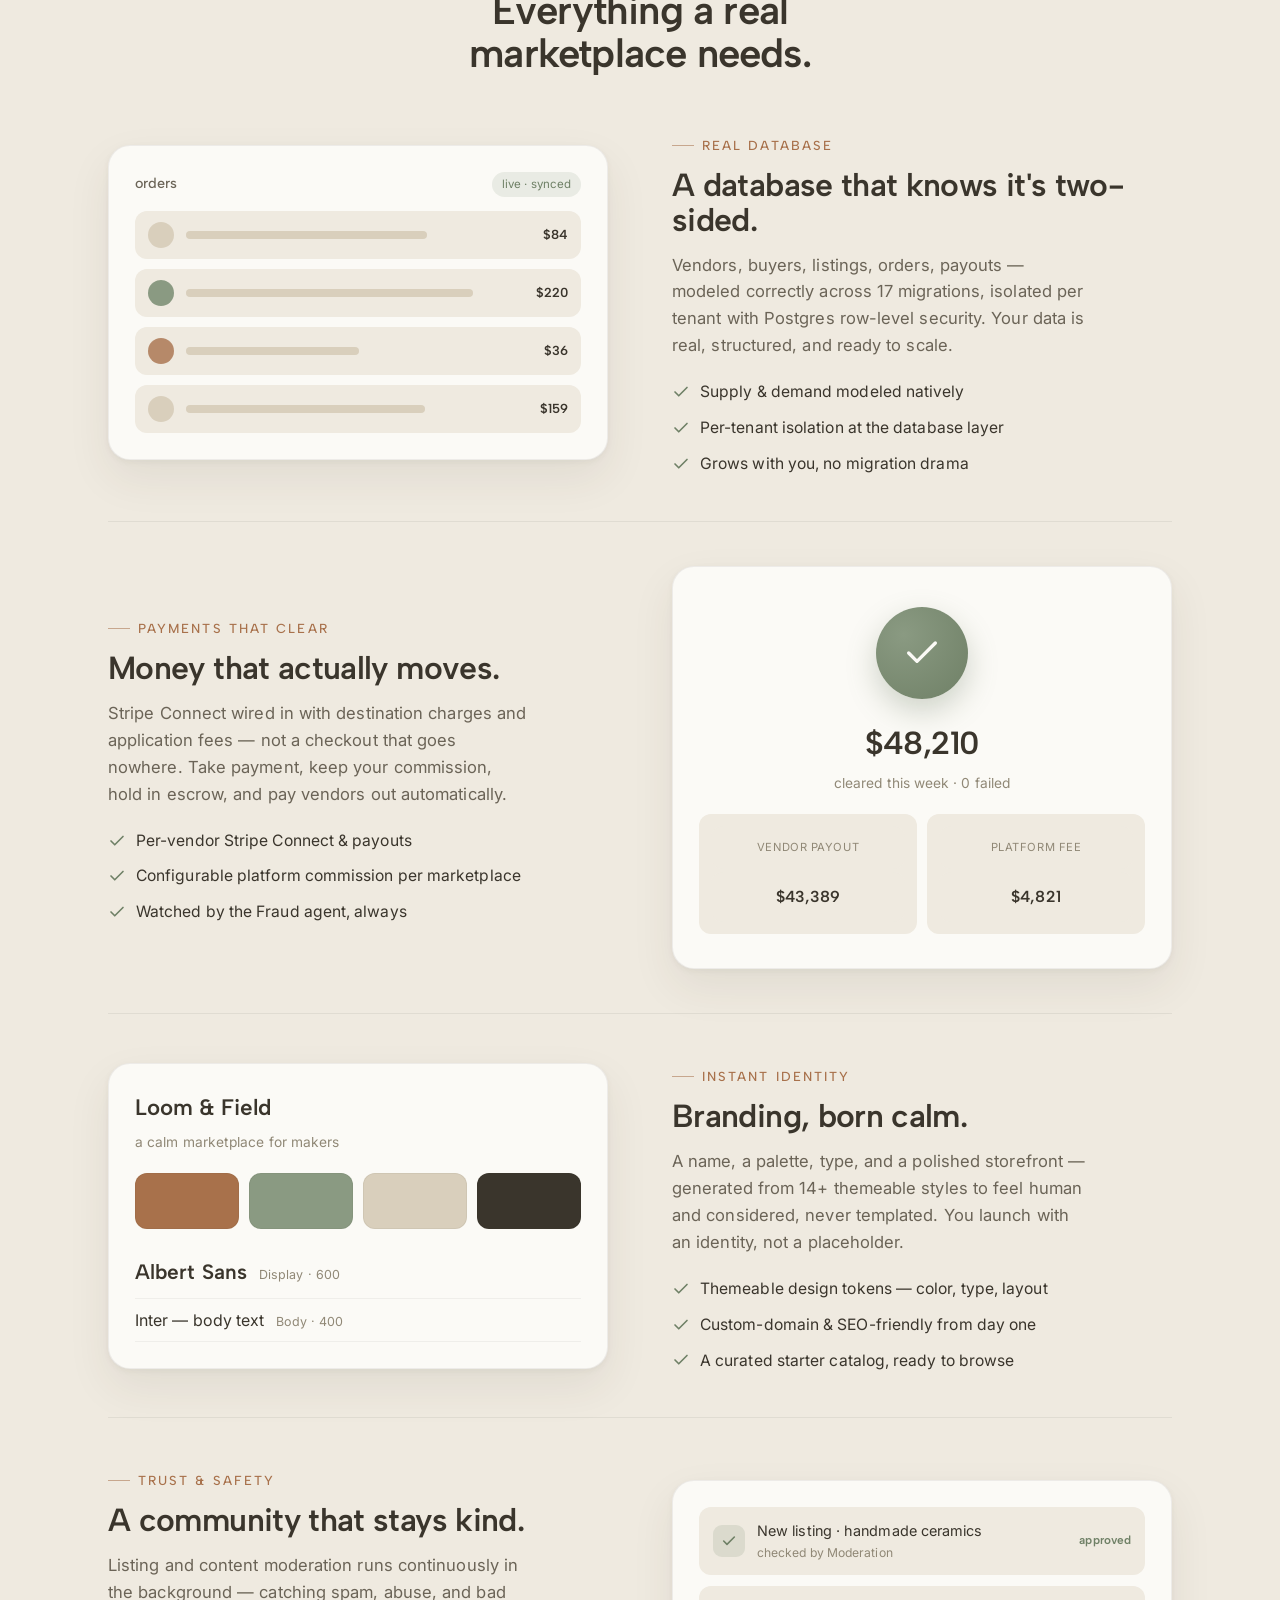
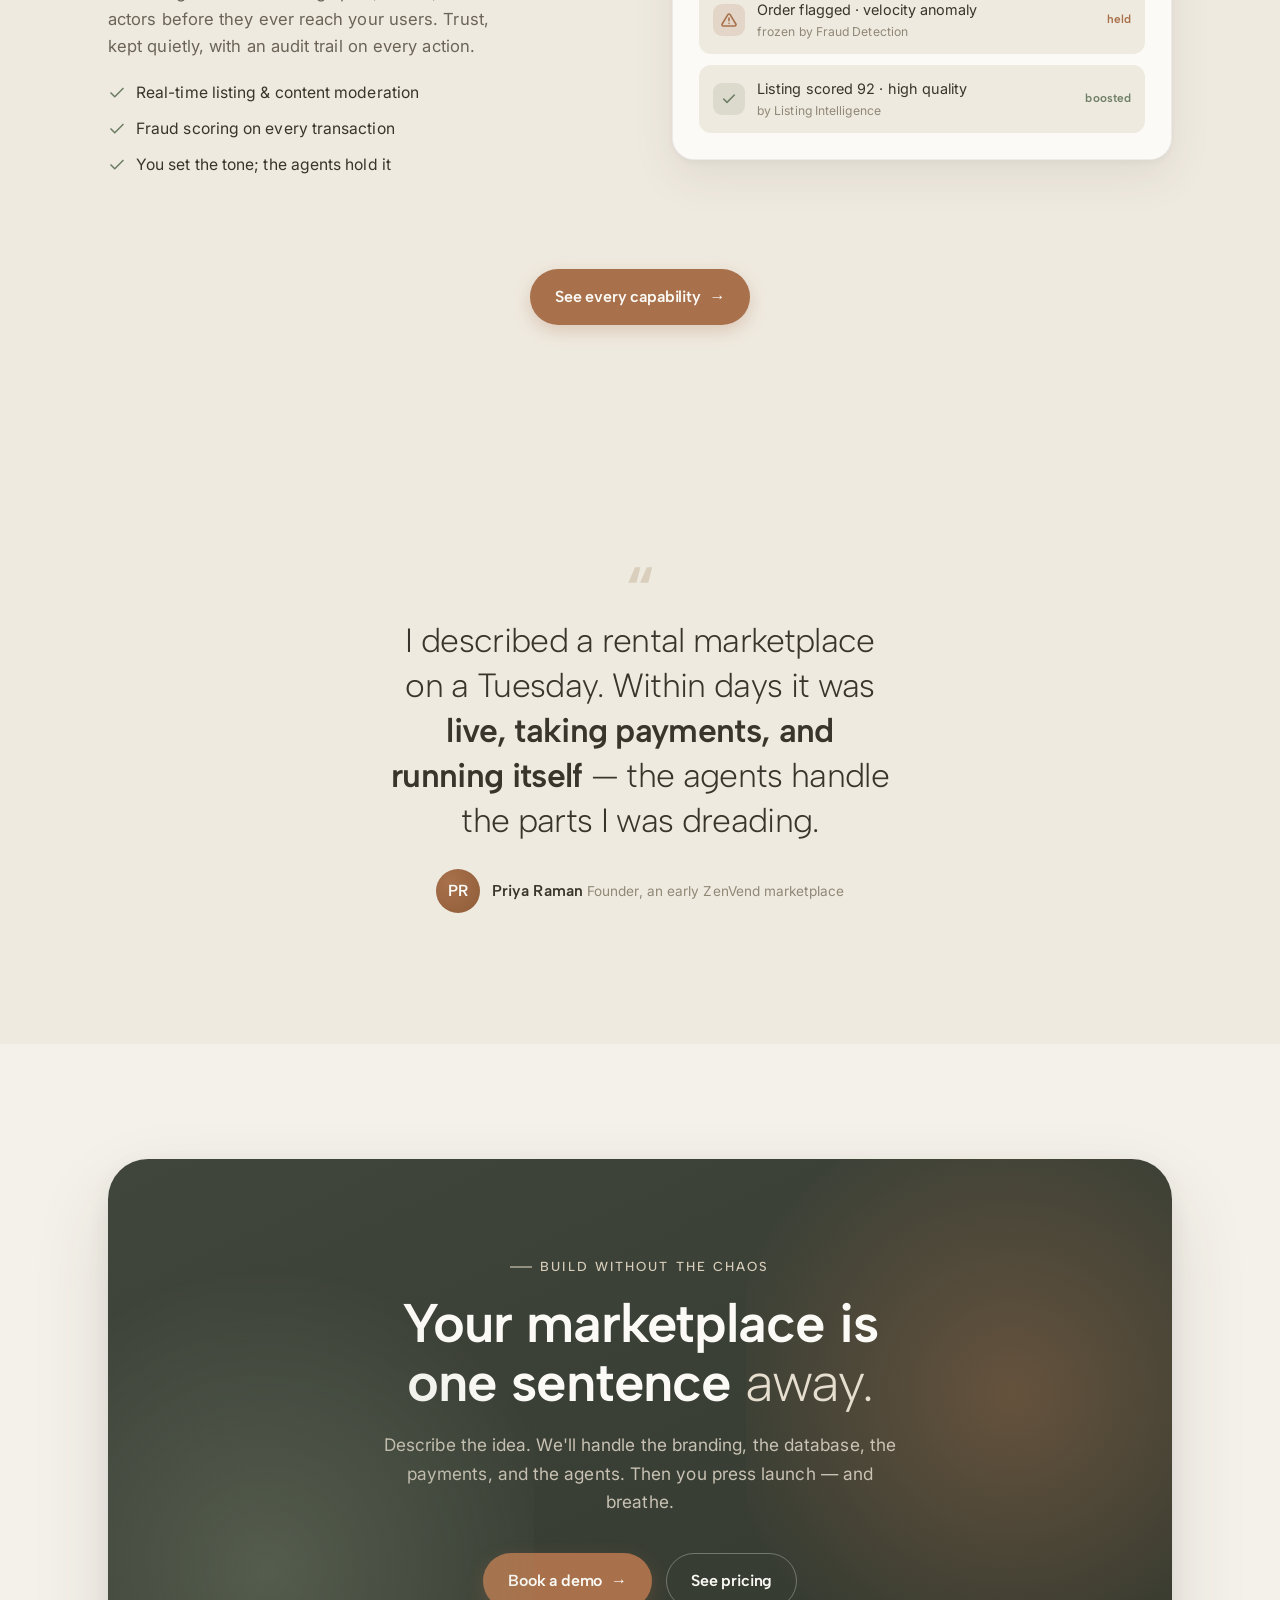
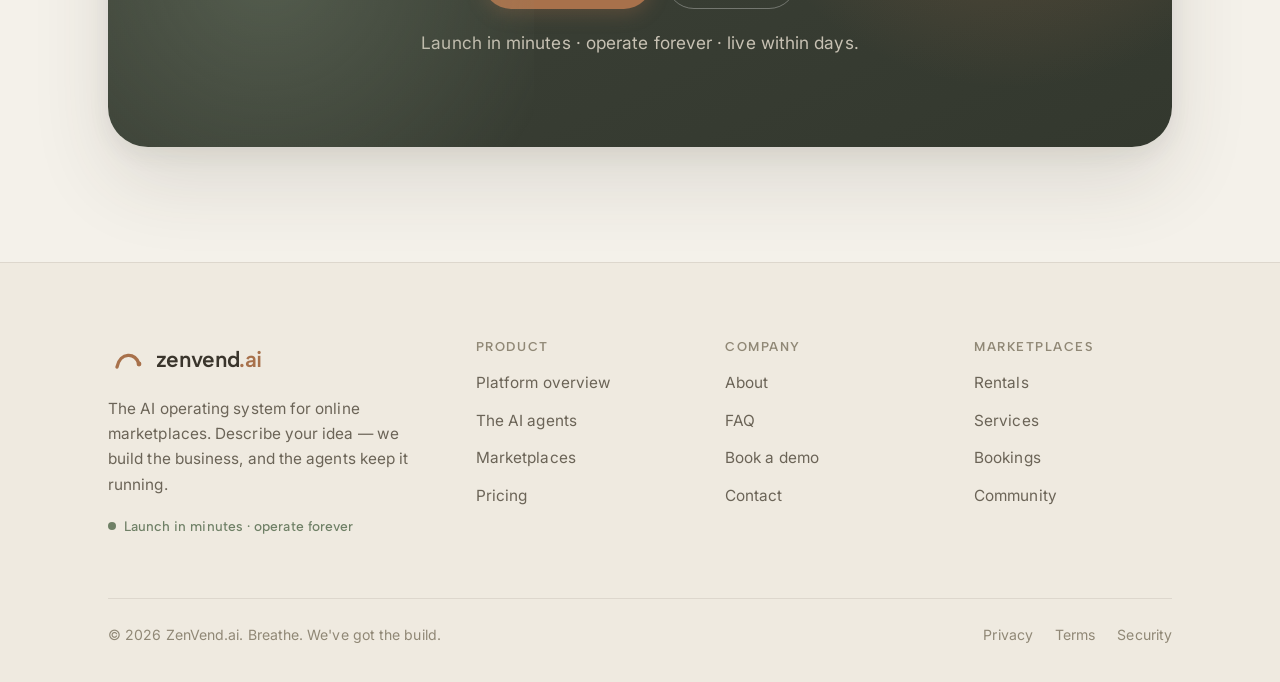
==== commit 47389d16: "Remove em-dash from site footer copy on all 8 pages Footer read "© 2026 ZenVend.ai — Breathe. We've " ====
--- a/index.html
+++ b/index.html
@@ -32,7 +32,6 @@
       </ul>
     </nav>
     <div class="nav__cta">
-      <a href="product.html" class="btn btn--ghost">See it live</a>
       <a href="contact.html" class="btn btn--primary">Book a demo <span class="arrow" aria-hidden="true">→</span></a>
       <button class="hamburger" id="hamburger" aria-label="Open menu" aria-controls="mobileMenu" aria-expanded="false"><span></span><span></span><span></span></button>
     </div>
@@ -45,7 +44,6 @@
       <li><a href="pricing.html">Pricing</a></li>
       <li><a href="about.html">About</a></li>
       <li><a href="faq.html">FAQ</a></li>
-      <li><a href="product.html" class="btn btn--ghost btn--block">See it live</a></li>
       <li><a href="contact.html" class="btn btn--primary btn--block">Book a demo →</a></li>
     </ul>
   </div>
@@ -514,7 +512,7 @@
       </div>
     </div>
     <div class="footer__bottom">
-      <span>© 2026 ZenVend.ai — Breathe. We've got the build.</span>
+      <span>© 2026 ZenVend.ai. Breathe. We've got the build.</span>
       <span class="legal">
         <a href="contact.html">Privacy</a>
         <a href="contact.html">Terms</a>
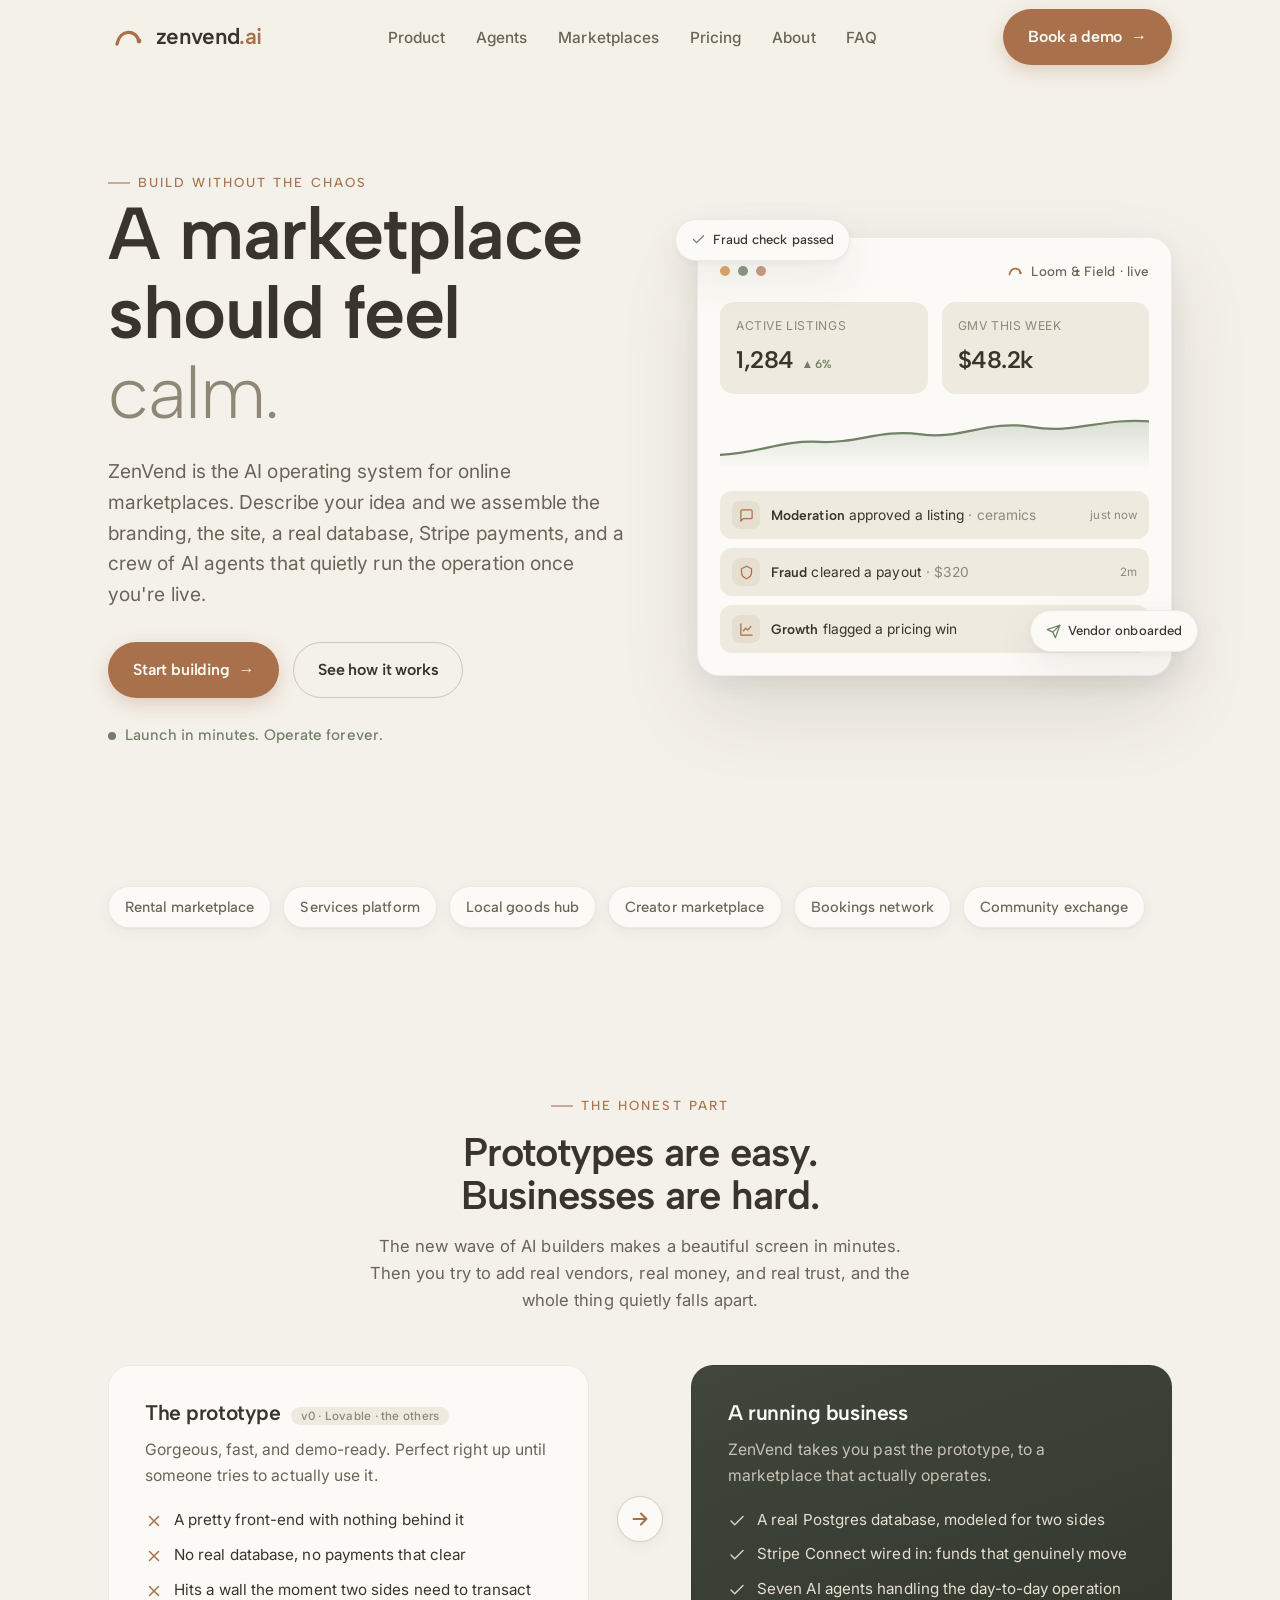
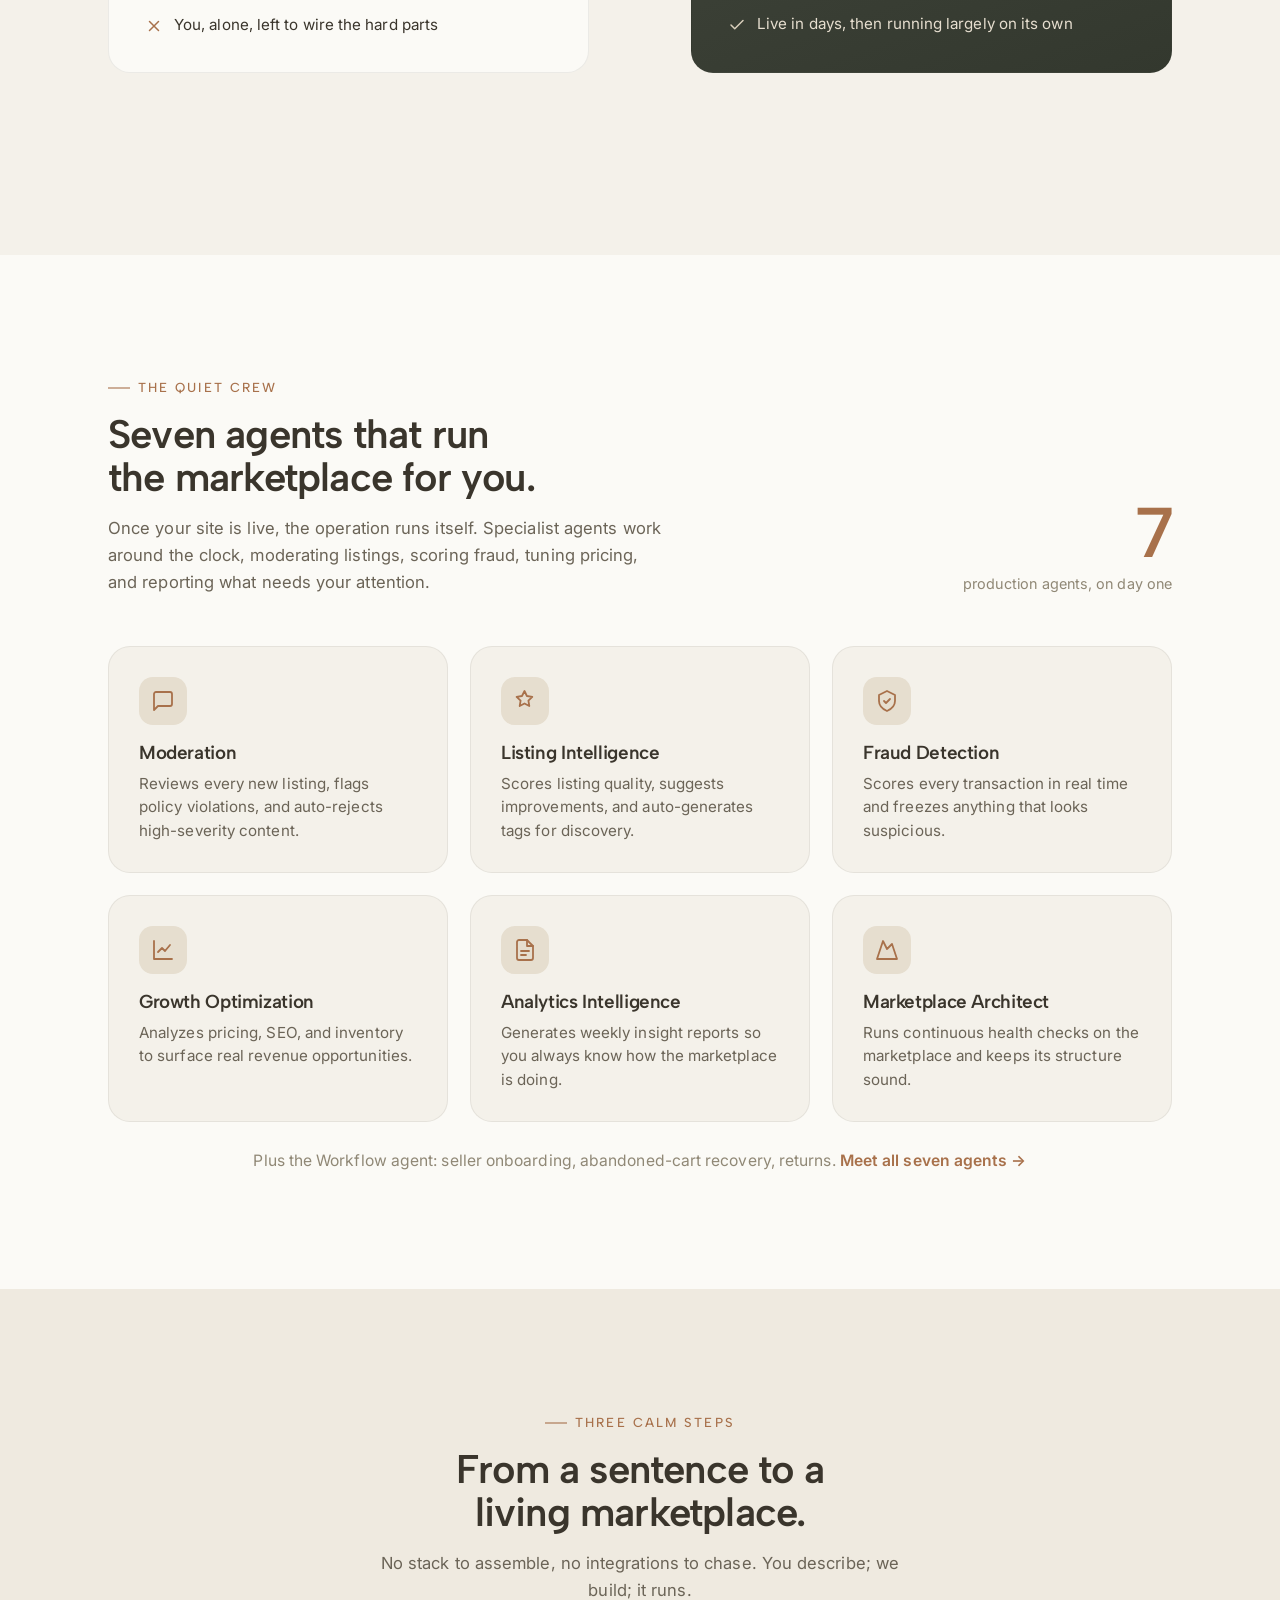
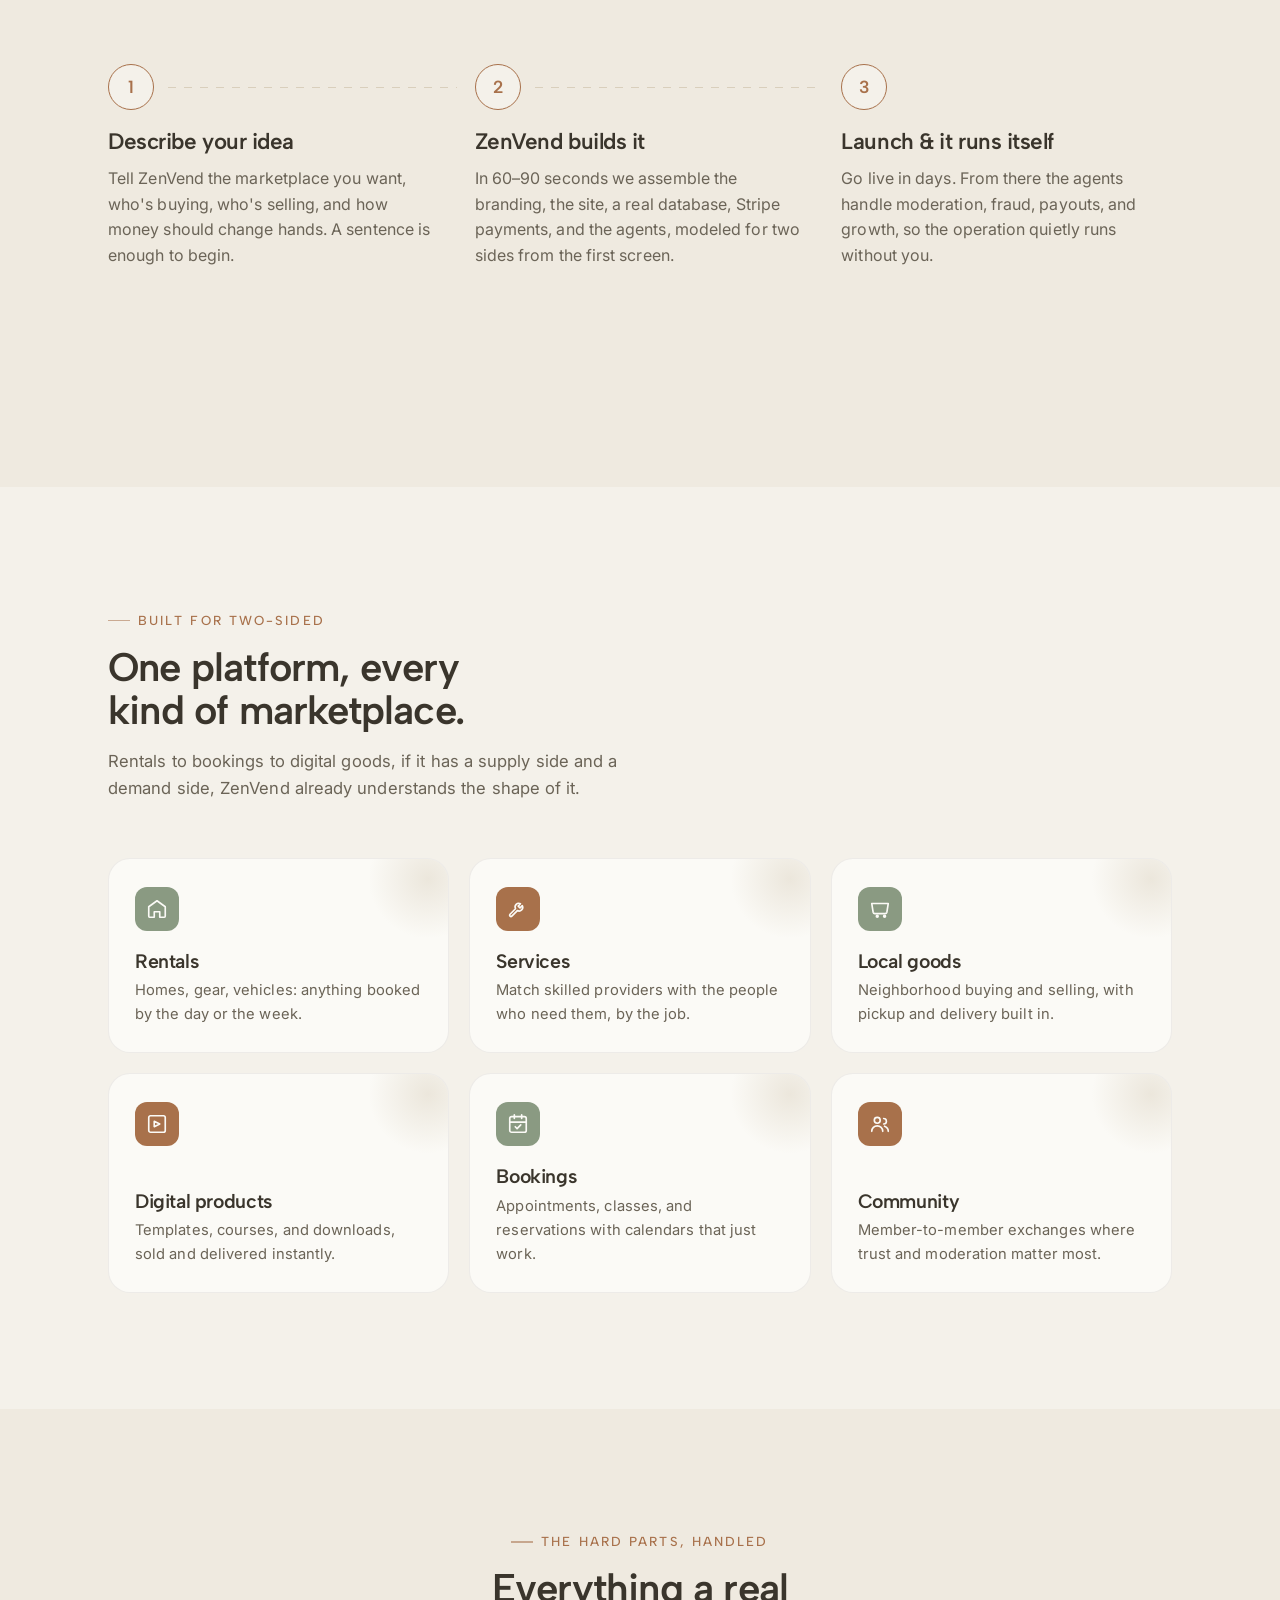
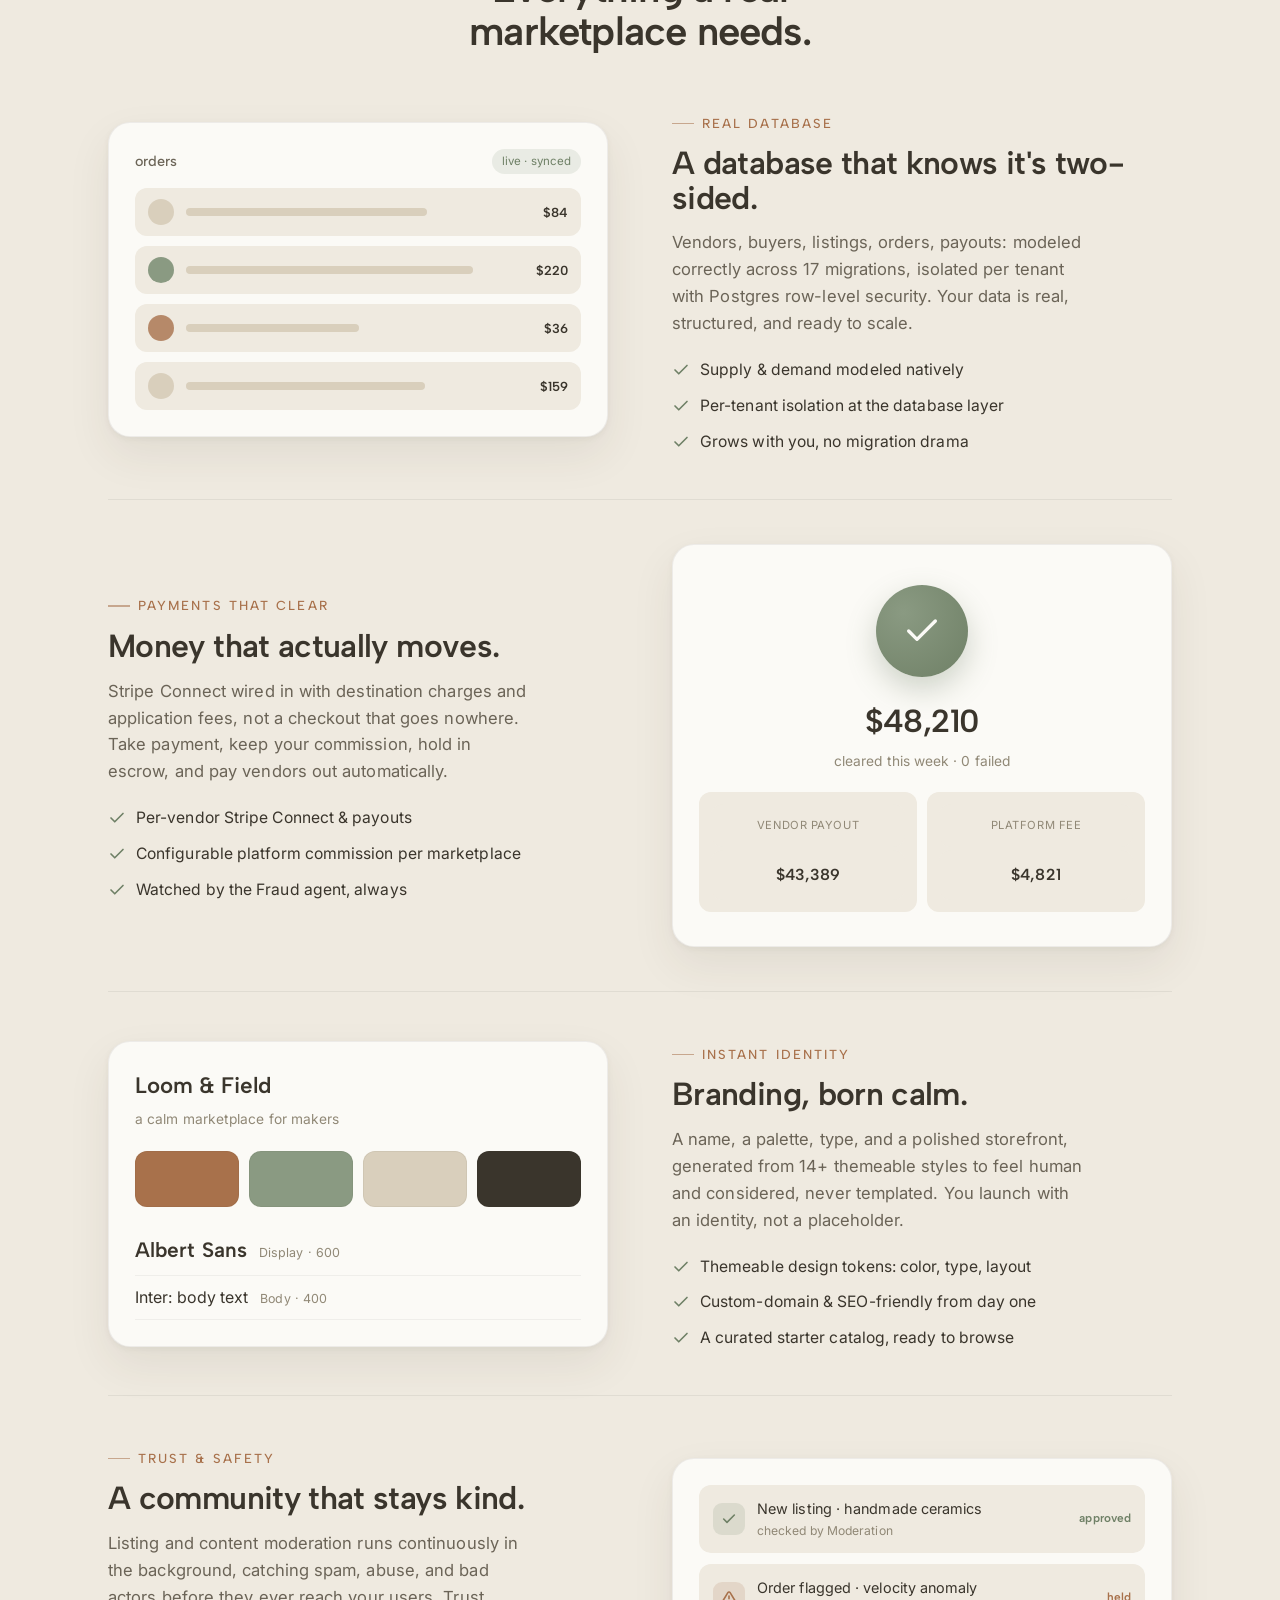
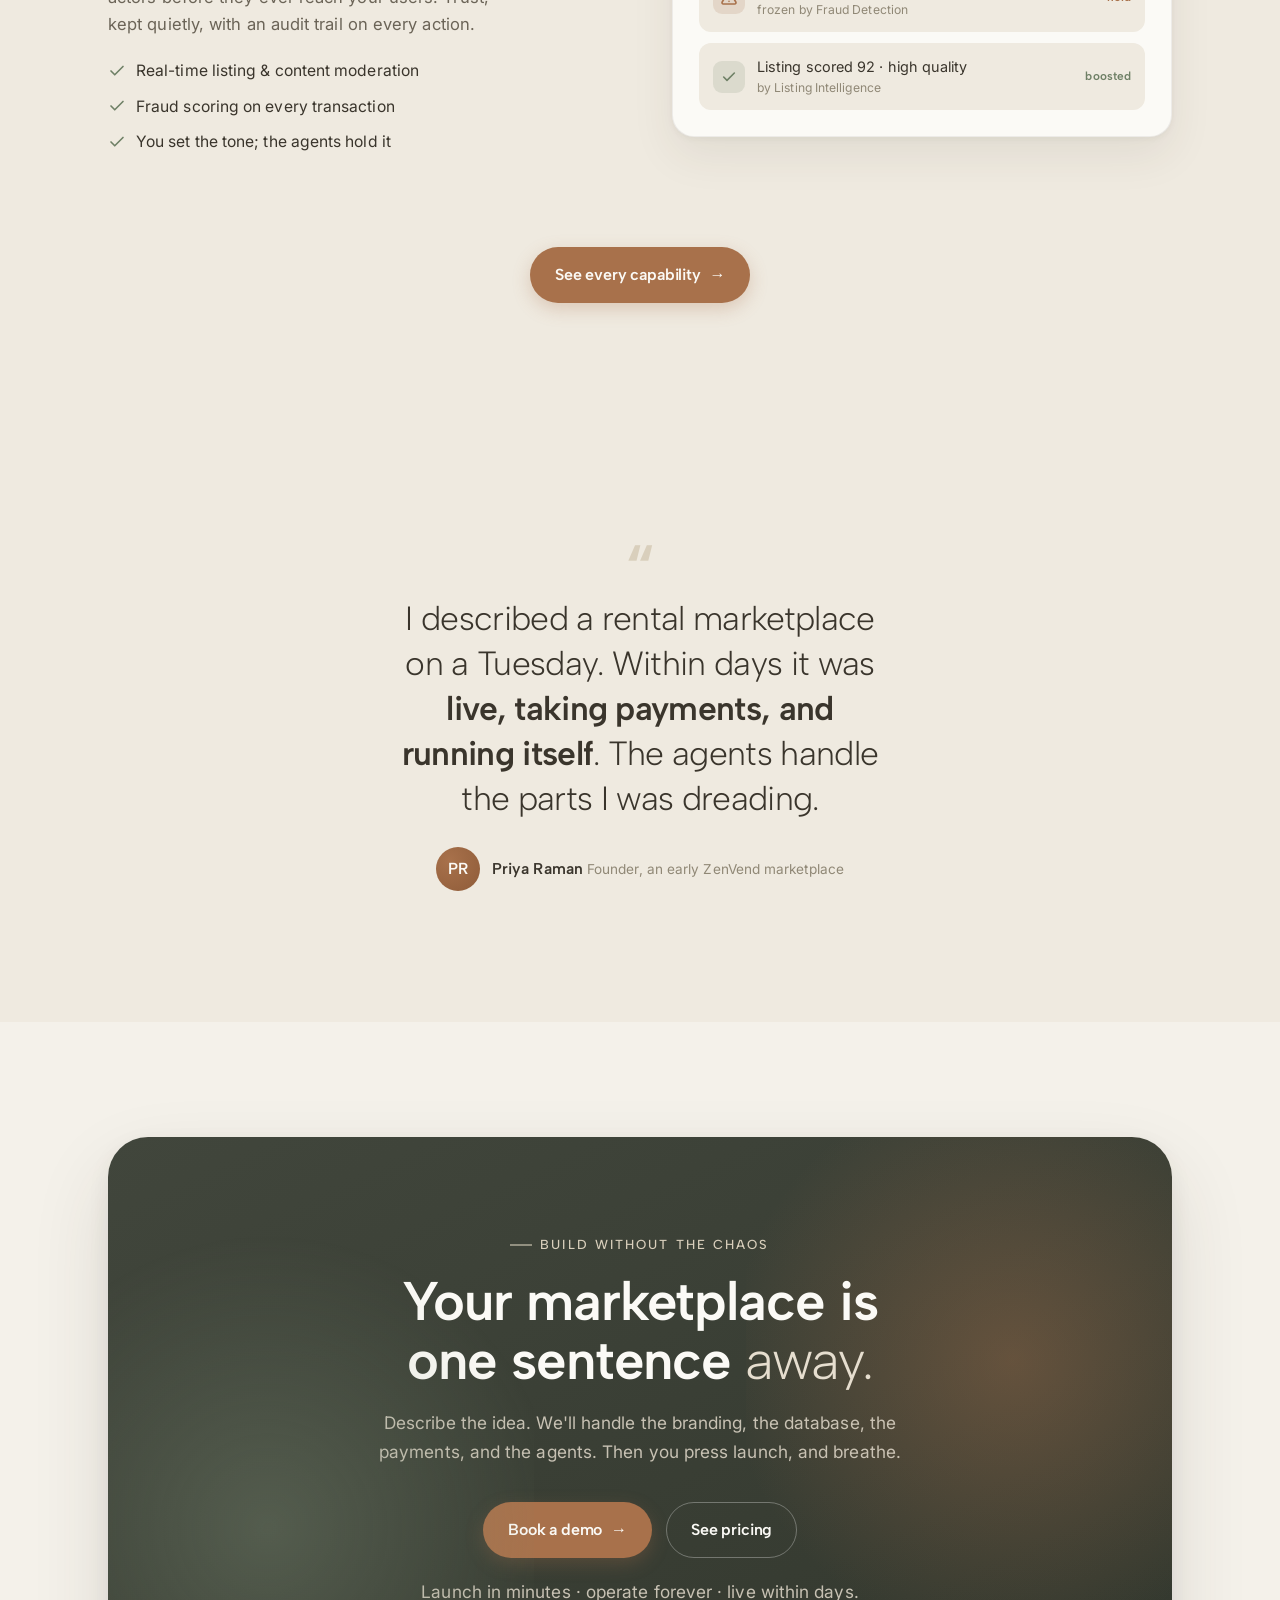
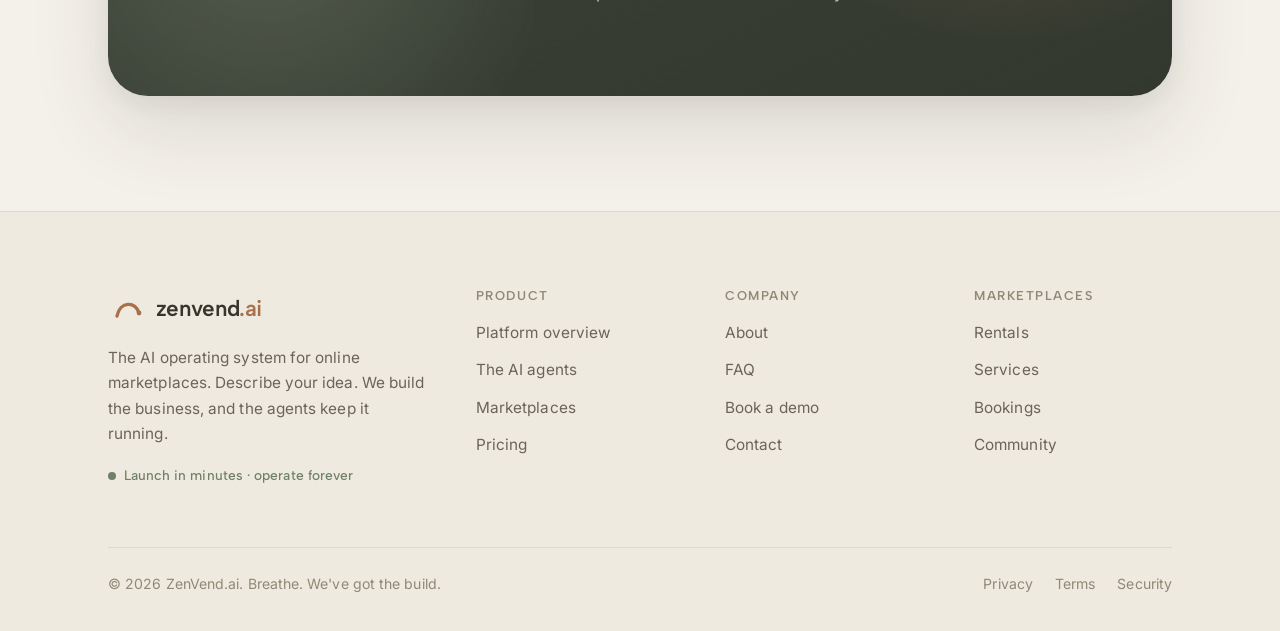
==== commit cc55cc4b: "Remove all em-dashes across the marketing site Full sweep of every em-dash in the 8 HTML pages plus " ====
--- a/index.html
+++ b/index.html
@@ -3,7 +3,7 @@
 <head>
 <meta charset="UTF-8" />
 <meta name="viewport" content="width=device-width, initial-scale=1.0" />
-<title>ZenVend.ai — A marketplace should feel calm</title>
+<title>ZenVend.ai | A marketplace should feel calm</title>
 <meta name="description" content="ZenVend.ai is the AI operating system for online marketplaces. Describe your idea and get branding, a site, a real database, Stripe payments, and AI agents that quietly run the operation for you." />
 
 <link rel="preconnect" href="https://fonts.googleapis.com" />
@@ -59,7 +59,7 @@
         <h1 class="reveal" data-delay="1">A marketplace <br>should feel <span class="soft">calm.</span></h1>
         <p class="hero__sub reveal" data-delay="2">
           ZenVend is the AI operating system for online marketplaces. Describe your idea and
-          we assemble the branding, the site, a real database, Stripe payments — and a crew of
+          we assemble the branding, the site, a real database, Stripe payments, and a crew of
           AI agents that quietly run the operation once you're live.
         </p>
         <div class="hero__actions reveal" data-delay="3">
@@ -151,7 +151,7 @@
         <span class="eyebrow eyebrow--center">The honest part</span>
         <h2>Prototypes are easy.<br>Businesses are hard.</h2>
         <p>The new wave of AI builders makes a beautiful screen in minutes. Then you try to add
-        real vendors, real money, and real trust — and the whole thing quietly falls apart.</p>
+        real vendors, real money, and real trust, and the whole thing quietly falls apart.</p>
       </div>
 
       <div class="compare">
@@ -162,7 +162,7 @@
             <li><svg width="18" height="18" viewBox="0 0 24 24" fill="none" stroke="#A8714B" stroke-width="2" stroke-linecap="round"><path d="M18 6 6 18M6 6l12 12"/></svg> A pretty front-end with nothing behind it</li>
             <li><svg width="18" height="18" viewBox="0 0 24 24" fill="none" stroke="#A8714B" stroke-width="2" stroke-linecap="round"><path d="M18 6 6 18M6 6l12 12"/></svg> No real database, no payments that clear</li>
             <li><svg width="18" height="18" viewBox="0 0 24 24" fill="none" stroke="#A8714B" stroke-width="2" stroke-linecap="round"><path d="M18 6 6 18M6 6l12 12"/></svg> Hits a wall the moment two sides need to transact</li>
-            <li><svg width="18" height="18" viewBox="0 0 24 24" fill="none" stroke="#A8714B" stroke-width="2" stroke-linecap="round"><path d="M18 6 6 18M6 6l12 12"/></svg> You — alone — left to wire the hard parts</li>
+            <li><svg width="18" height="18" viewBox="0 0 24 24" fill="none" stroke="#A8714B" stroke-width="2" stroke-linecap="round"><path d="M18 6 6 18M6 6l12 12"/></svg> You, alone, left to wire the hard parts</li>
           </ul>
         </div>
         <div class="compare__mid reveal" data-delay="2" aria-hidden="true">
@@ -170,10 +170,10 @@
         </div>
         <div class="compare__card compare__card--prod reveal" data-delay="3">
           <h3>A running business</h3>
-          <p>ZenVend takes you past the prototype — to a marketplace that actually operates.</p>
+          <p>ZenVend takes you past the prototype, to a marketplace that actually operates.</p>
           <ul class="compare__list">
             <li><svg width="18" height="18" viewBox="0 0 24 24" fill="none" stroke="#D9CFBC" stroke-width="2" stroke-linecap="round" stroke-linejoin="round"><path d="M20 6 9 17l-5-5"/></svg> A real Postgres database, modeled for two sides</li>
-            <li><svg width="18" height="18" viewBox="0 0 24 24" fill="none" stroke="#D9CFBC" stroke-width="2" stroke-linecap="round" stroke-linejoin="round"><path d="M20 6 9 17l-5-5"/></svg> Stripe Connect wired in — funds that genuinely move</li>
+            <li><svg width="18" height="18" viewBox="0 0 24 24" fill="none" stroke="#D9CFBC" stroke-width="2" stroke-linecap="round" stroke-linejoin="round"><path d="M20 6 9 17l-5-5"/></svg> Stripe Connect wired in: funds that genuinely move</li>
             <li><svg width="18" height="18" viewBox="0 0 24 24" fill="none" stroke="#D9CFBC" stroke-width="2" stroke-linecap="round" stroke-linejoin="round"><path d="M20 6 9 17l-5-5"/></svg> Seven AI agents handling the day-to-day operation</li>
             <li><svg width="18" height="18" viewBox="0 0 24 24" fill="none" stroke="#D9CFBC" stroke-width="2" stroke-linecap="round" stroke-linejoin="round"><path d="M20 6 9 17l-5-5"/></svg> Live in days, then running largely on its own</li>
           </ul>
@@ -190,7 +190,7 @@
         <div class="sec-head reveal">
           <span class="eyebrow">The quiet crew</span>
           <h2>Seven agents that run<br>the marketplace for you.</h2>
-          <p>Once your site is live, the operation runs itself. Specialist agents work around the clock —
+          <p>Once your site is live, the operation runs itself. Specialist agents work around the clock,
           moderating listings, scoring fraud, tuning pricing, and reporting what needs your attention.</p>
         </div>
         <div class="agents-count reveal" data-delay="1" aria-hidden="true">
@@ -231,7 +231,7 @@
           <p>Runs continuous health checks on the marketplace and keeps its structure sound.</p>
         </article>
       </div>
-      <p class="agents-more reveal">Plus the Workflow agent — seller onboarding, abandoned-cart recovery, returns. <a href="agents.html" style="color:var(--clay);font-weight:600">Meet all seven agents →</a></p>
+      <p class="agents-more reveal">Plus the Workflow agent: seller onboarding, abandoned-cart recovery, returns. <a href="agents.html" style="color:var(--clay);font-weight:600">Meet all seven agents →</a></p>
     </div>
   </section>
 
@@ -248,18 +248,18 @@
           <div class="step__line" aria-hidden="true"></div>
           <div class="step__num">1</div>
           <h3>Describe your idea</h3>
-          <p>Tell ZenVend the marketplace you want — who's buying, who's selling, and how money should change hands. A sentence is enough to begin.</p>
+          <p>Tell ZenVend the marketplace you want, who's buying, who's selling, and how money should change hands. A sentence is enough to begin.</p>
         </div>
         <div class="step reveal" data-delay="1">
           <div class="step__line" aria-hidden="true"></div>
           <div class="step__num">2</div>
           <h3>ZenVend builds it</h3>
-          <p>In 60–90 seconds we assemble the branding, the site, a real database, Stripe payments, and the agents — modeled for two sides from the first screen.</p>
+          <p>In 60–90 seconds we assemble the branding, the site, a real database, Stripe payments, and the agents, modeled for two sides from the first screen.</p>
         </div>
         <div class="step reveal" data-delay="2">
           <div class="step__num">3</div>
           <h3>Launch &amp; it runs itself</h3>
-          <p>Go live in days. From there the agents handle moderation, fraud, payouts, and growth — so the operation quietly runs without you.</p>
+          <p>Go live in days. From there the agents handle moderation, fraud, payouts, and growth, so the operation quietly runs without you.</p>
         </div>
       </div>
       <div style="text-align:center;margin-top:clamp(34px,4vw,48px)" class="reveal">
@@ -274,13 +274,13 @@
       <div class="sec-head reveal">
         <span class="eyebrow">Built for two-sided</span>
         <h2>One platform, every<br>kind of marketplace.</h2>
-        <p>Rentals to bookings to digital goods — if it has a supply side and a demand side, ZenVend already understands the shape of it.</p>
+        <p>Rentals to bookings to digital goods, if it has a supply side and a demand side, ZenVend already understands the shape of it.</p>
       </div>
       <div class="verts">
         <article class="vert reveal">
           <span class="vert__ico"><svg viewBox="0 0 24 24" fill="none" stroke="currentColor" stroke-width="1.8" stroke-linecap="round" stroke-linejoin="round"><path d="M3 9.5 12 3l9 6.5V20a1 1 0 0 1-1 1h-5v-6H9v6H4a1 1 0 0 1-1-1Z"/></svg></span>
           <h3>Rentals</h3>
-          <p>Homes, gear, vehicles — anything booked by the day or the week.</p>
+          <p>Homes, gear, vehicles: anything booked by the day or the week.</p>
         </article>
         <article class="vert reveal" data-delay="1">
           <span class="vert__ico"><svg viewBox="0 0 24 24" fill="none" stroke="currentColor" stroke-width="1.8" stroke-linecap="round" stroke-linejoin="round"><path d="M14.7 6.3a4 4 0 0 0-5.4 5.4l-6 6a1.4 1.4 0 0 0 2 2l6-6a4 4 0 0 0 5.4-5.4l-2.5 2.5-2-2Z"/></svg></span>
@@ -295,7 +295,7 @@
         <article class="vert reveal">
           <span class="vert__ico"><svg viewBox="0 0 24 24" fill="none" stroke="currentColor" stroke-width="1.8" stroke-linecap="round" stroke-linejoin="round"><rect x="3" y="3" width="18" height="18" rx="2"/><path d="m9 9 6 3-6 3Z"/></svg></span>
           <h3>Digital products</h3>
-          <p>Templates, courses, and downloads — sold and delivered instantly.</p>
+          <p>Templates, courses, and downloads, sold and delivered instantly.</p>
         </article>
         <article class="vert reveal" data-delay="1">
           <span class="vert__ico"><svg viewBox="0 0 24 24" fill="none" stroke="currentColor" stroke-width="1.8" stroke-linecap="round" stroke-linejoin="round"><rect x="3" y="4" width="18" height="17" rx="2"/><path d="M3 10h18M8 2v4M16 2v4"/><path d="m9 15 2 2 4-4"/></svg></span>
@@ -323,7 +323,7 @@
         <div class="feat-block__copy reveal">
           <span class="eyebrow">Real database</span>
           <h3>A database that knows it's two-sided.</h3>
-          <p>Vendors, buyers, listings, orders, payouts — modeled correctly across 17 migrations, isolated per tenant with Postgres row-level security. Your data is real, structured, and ready to scale.</p>
+          <p>Vendors, buyers, listings, orders, payouts: modeled correctly across 17 migrations, isolated per tenant with Postgres row-level security. Your data is real, structured, and ready to scale.</p>
           <ul class="feat-points">
             <li><svg width="18" height="18" viewBox="0 0 24 24" fill="none" stroke="currentColor" stroke-width="2.2" stroke-linecap="round" stroke-linejoin="round"><path d="M20 6 9 17l-5-5"/></svg> Supply &amp; demand modeled natively</li>
             <li><svg width="18" height="18" viewBox="0 0 24 24" fill="none" stroke="currentColor" stroke-width="2.2" stroke-linecap="round" stroke-linejoin="round"><path d="M20 6 9 17l-5-5"/></svg> Per-tenant isolation at the database layer</li>
@@ -345,7 +345,7 @@
         <div class="feat-block__copy reveal">
           <span class="eyebrow">Payments that clear</span>
           <h3>Money that actually moves.</h3>
-          <p>Stripe Connect wired in with destination charges and application fees — not a checkout that goes nowhere. Take payment, keep your commission, hold in escrow, and pay vendors out automatically.</p>
+          <p>Stripe Connect wired in with destination charges and application fees, not a checkout that goes nowhere. Take payment, keep your commission, hold in escrow, and pay vendors out automatically.</p>
           <ul class="feat-points">
             <li><svg width="18" height="18" viewBox="0 0 24 24" fill="none" stroke="currentColor" stroke-width="2.2" stroke-linecap="round" stroke-linejoin="round"><path d="M20 6 9 17l-5-5"/></svg> Per-vendor Stripe Connect &amp; payouts</li>
             <li><svg width="18" height="18" viewBox="0 0 24 24" fill="none" stroke="currentColor" stroke-width="2.2" stroke-linecap="round" stroke-linejoin="round"><path d="M20 6 9 17l-5-5"/></svg> Configurable platform commission per marketplace</li>
@@ -369,9 +369,9 @@
         <div class="feat-block__copy reveal">
           <span class="eyebrow">Instant identity</span>
           <h3>Branding, born calm.</h3>
-          <p>A name, a palette, type, and a polished storefront — generated from 14+ themeable styles to feel human and considered, never templated. You launch with an identity, not a placeholder.</p>
+          <p>A name, a palette, type, and a polished storefront, generated from 14+ themeable styles to feel human and considered, never templated. You launch with an identity, not a placeholder.</p>
           <ul class="feat-points">
-            <li><svg width="18" height="18" viewBox="0 0 24 24" fill="none" stroke="currentColor" stroke-width="2.2" stroke-linecap="round" stroke-linejoin="round"><path d="M20 6 9 17l-5-5"/></svg> Themeable design tokens — color, type, layout</li>
+            <li><svg width="18" height="18" viewBox="0 0 24 24" fill="none" stroke="currentColor" stroke-width="2.2" stroke-linecap="round" stroke-linejoin="round"><path d="M20 6 9 17l-5-5"/></svg> Themeable design tokens: color, type, layout</li>
             <li><svg width="18" height="18" viewBox="0 0 24 24" fill="none" stroke="currentColor" stroke-width="2.2" stroke-linecap="round" stroke-linejoin="round"><path d="M20 6 9 17l-5-5"/></svg> Custom-domain &amp; SEO-friendly from day one</li>
             <li><svg width="18" height="18" viewBox="0 0 24 24" fill="none" stroke="currentColor" stroke-width="2.2" stroke-linecap="round" stroke-linejoin="round"><path d="M20 6 9 17l-5-5"/></svg> A curated starter catalog, ready to browse</li>
           </ul>
@@ -388,7 +388,7 @@
             </div>
             <div class="art-brand__fonts">
               <div><span class="lg">Albert Sans</span><span class="meta">Display · 600</span></div>
-              <div><span style="font-family:Inter">Inter — body text</span><span class="meta">Body · 400</span></div>
+              <div><span style="font-family:Inter">Inter: body text</span><span class="meta">Body · 400</span></div>
             </div>
           </div>
         </div>
@@ -398,7 +398,7 @@
         <div class="feat-block__copy reveal">
           <span class="eyebrow">Trust &amp; safety</span>
           <h3>A community that stays kind.</h3>
-          <p>Listing and content moderation runs continuously in the background — catching spam, abuse, and bad actors before they ever reach your users. Trust, kept quietly, with an audit trail on every action.</p>
+          <p>Listing and content moderation runs continuously in the background, catching spam, abuse, and bad actors before they ever reach your users. Trust, kept quietly, with an audit trail on every action.</p>
           <ul class="feat-points">
             <li><svg width="18" height="18" viewBox="0 0 24 24" fill="none" stroke="currentColor" stroke-width="2.2" stroke-linecap="round" stroke-linejoin="round"><path d="M20 6 9 17l-5-5"/></svg> Real-time listing &amp; content moderation</li>
             <li><svg width="18" height="18" viewBox="0 0 24 24" fill="none" stroke="currentColor" stroke-width="2.2" stroke-linecap="round" stroke-linejoin="round"><path d="M20 6 9 17l-5-5"/></svg> Fraud scoring on every transaction</li>
@@ -439,7 +439,7 @@
         <span class="quote__mark" aria-hidden="true">&ldquo;</span>
         <blockquote>
           I described a rental marketplace on a Tuesday. Within days it was
-          <b>live, taking payments, and running itself</b> — the agents handle the parts I was dreading.
+          <b>live, taking payments, and running itself</b>. The agents handle the parts I was dreading.
         </blockquote>
         <figcaption class="quote__by">
           <span class="quote__av" aria-hidden="true">PR</span>
@@ -459,7 +459,7 @@
         <span class="eyebrow">Build without the chaos</span>
         <h2>Your marketplace is<br>one sentence <span class="soft">away.</span></h2>
         <p>Describe the idea. We'll handle the branding, the database, the payments, and the agents.
-        Then you press launch — and breathe.</p>
+        Then you press launch, and breathe.</p>
         <div class="final__actions">
           <a href="contact.html" class="btn btn--primary">Book a demo <span class="arrow" aria-hidden="true">→</span></a>
           <a href="pricing.html" class="btn btn--ghost">See pricing</a>
@@ -480,7 +480,7 @@
           <svg width="40" height="40" viewBox="0 0 40 40" fill="none" aria-hidden="true"><path d="M9 27 C 12 12, 28 12, 31 24" stroke="#a8714b" stroke-width="3.4" stroke-linecap="round" fill="none"/><circle cx="31" cy="24" r="2.4" fill="#a8714b"/></svg>
           <span class="wordmark">zenvend<span class="dot">.ai</span></span>
         </a>
-        <p>The AI operating system for online marketplaces. Describe your idea — we build the business, and the agents keep it running.</p>
+        <p>The AI operating system for online marketplaces. Describe your idea. We build the business, and the agents keep it running.</p>
         <span class="status"><span class="pulse" aria-hidden="true"></span> Launch in minutes · operate forever</span>
       </div>
       <div class="footer__col">
--- a/assets/styles.css
+++ b/assets/styles.css
@@ -1,5 +1,5 @@
 /* ============================================================
-   ZenVend.ai — "Zen-calm" brand system  (site-wide stylesheet)
+   ZenVend.ai - "Zen-calm" brand system  (site-wide stylesheet)
    Approved design direction #1 · warm, quiet, trust over hype.
    Display: Albert Sans · Body: Inter
    ============================================================ */
@@ -206,9 +206,6 @@
 .nav__links a[aria-current="page"]::after { transform: scaleX(1); }
 
 .nav__cta { display: flex; align-items: center; gap: 14px; }
-/* Secondary nav CTA ("See it live") shows only on wide desktop; the mobile menu
-   carries it below 940px, so hide it in the tight 940-1080px band to avoid crowding. */
-@media (max-width: 1080px) { .nav__cta .btn--ghost { display: none; } }
 
 .hamburger {
   display: none; flex-direction: column; justify-content: center; gap: 5px;
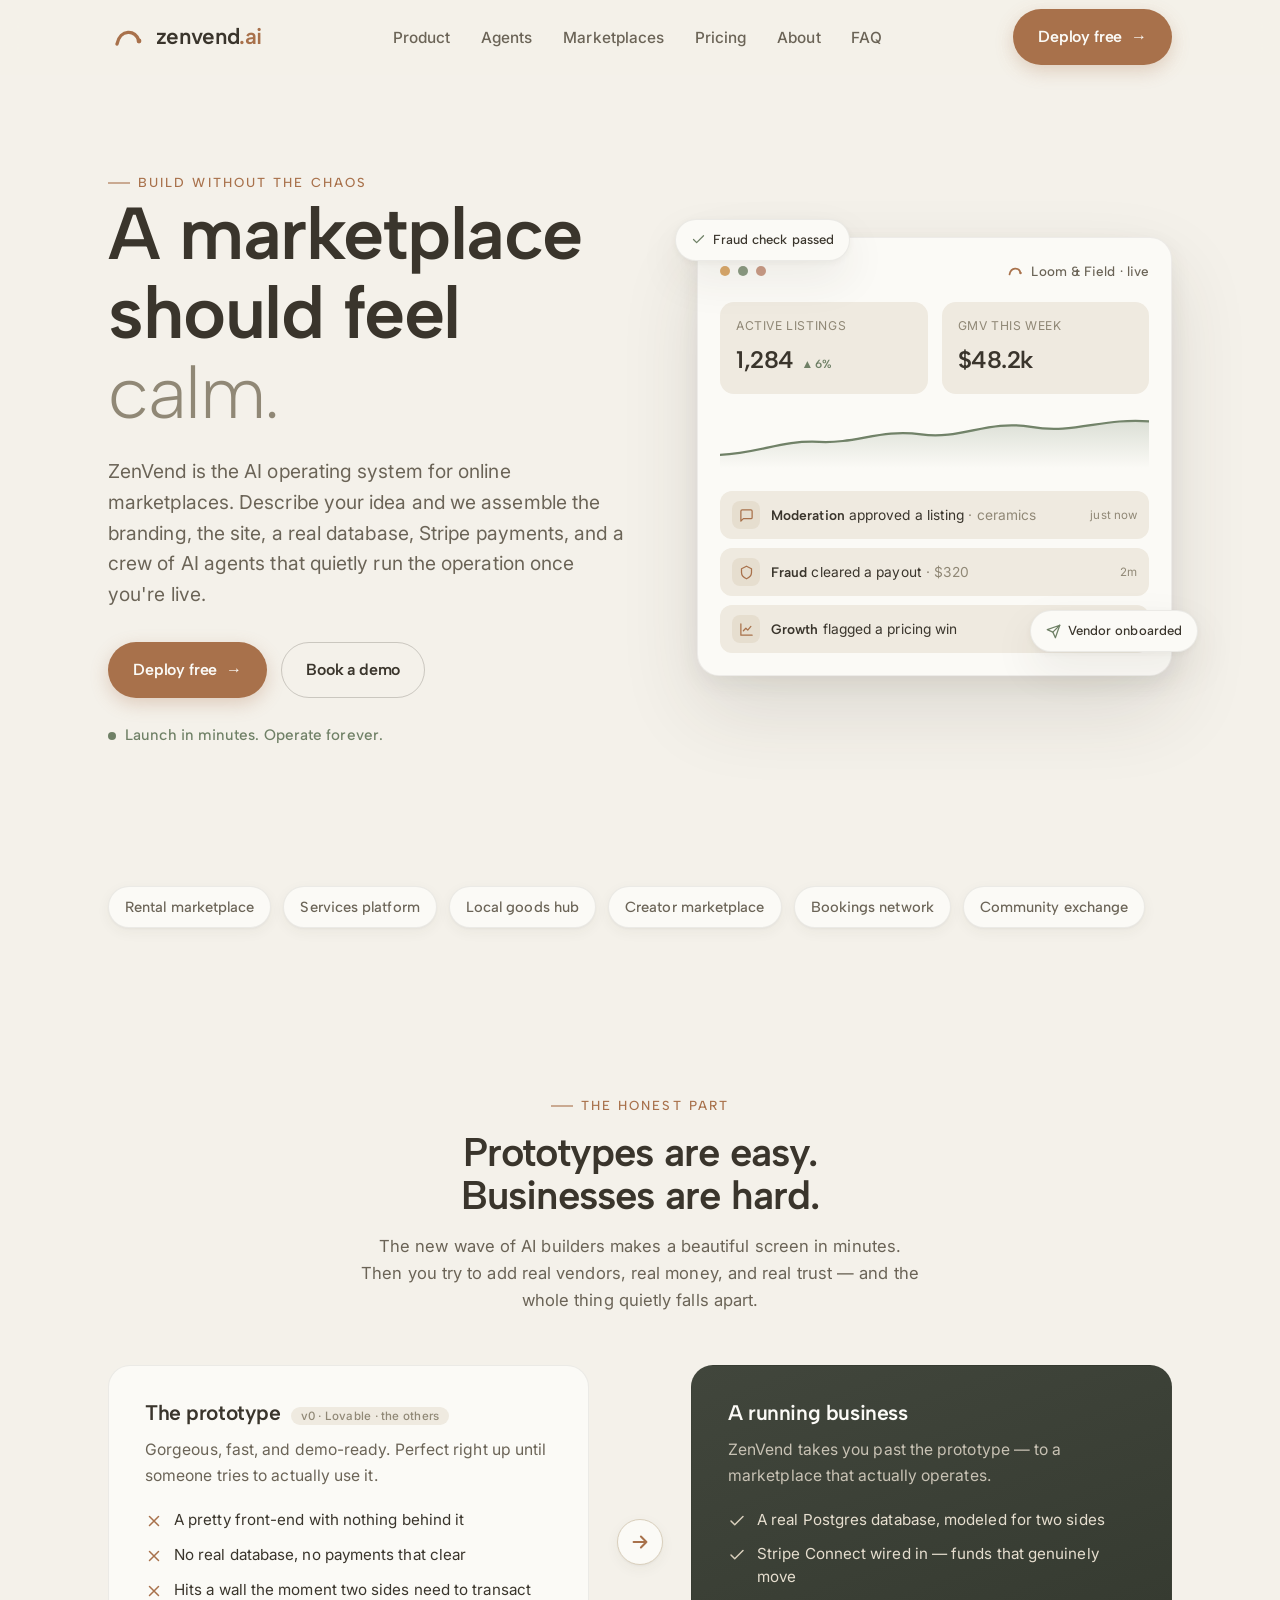
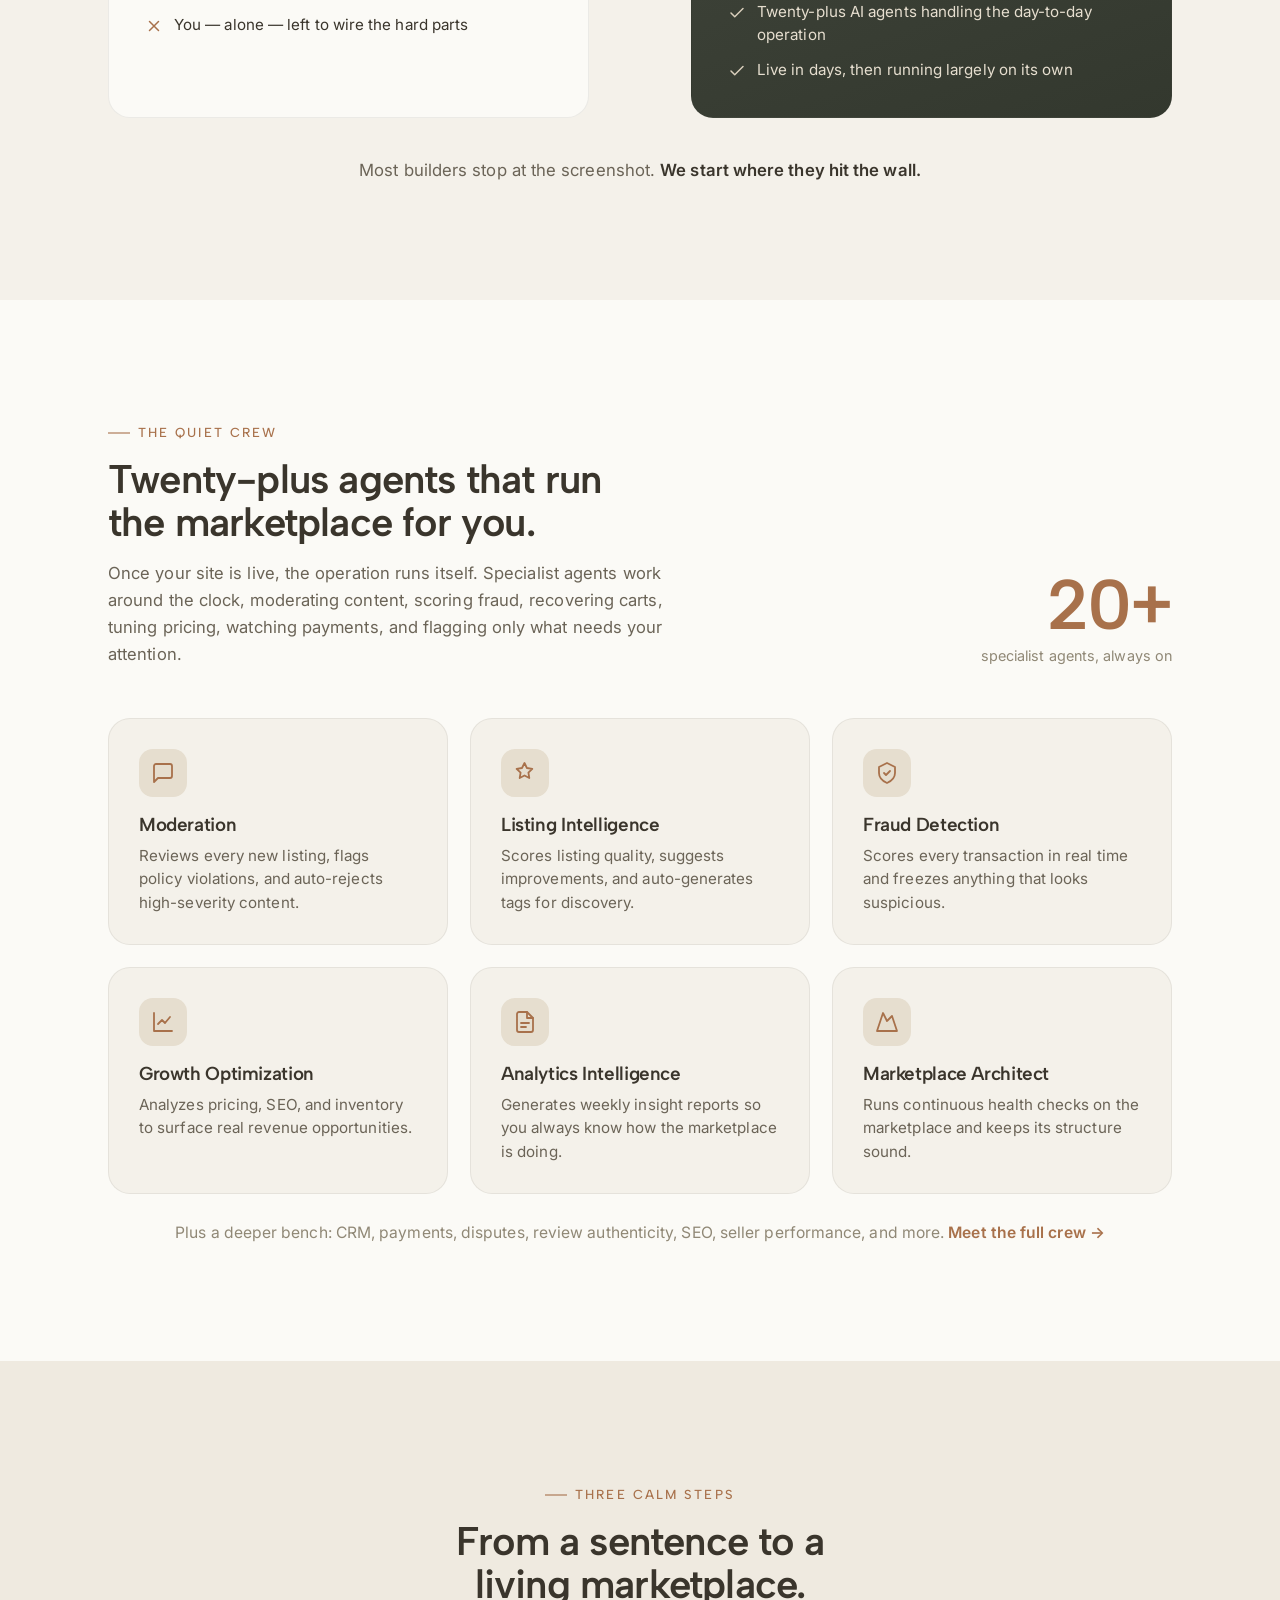
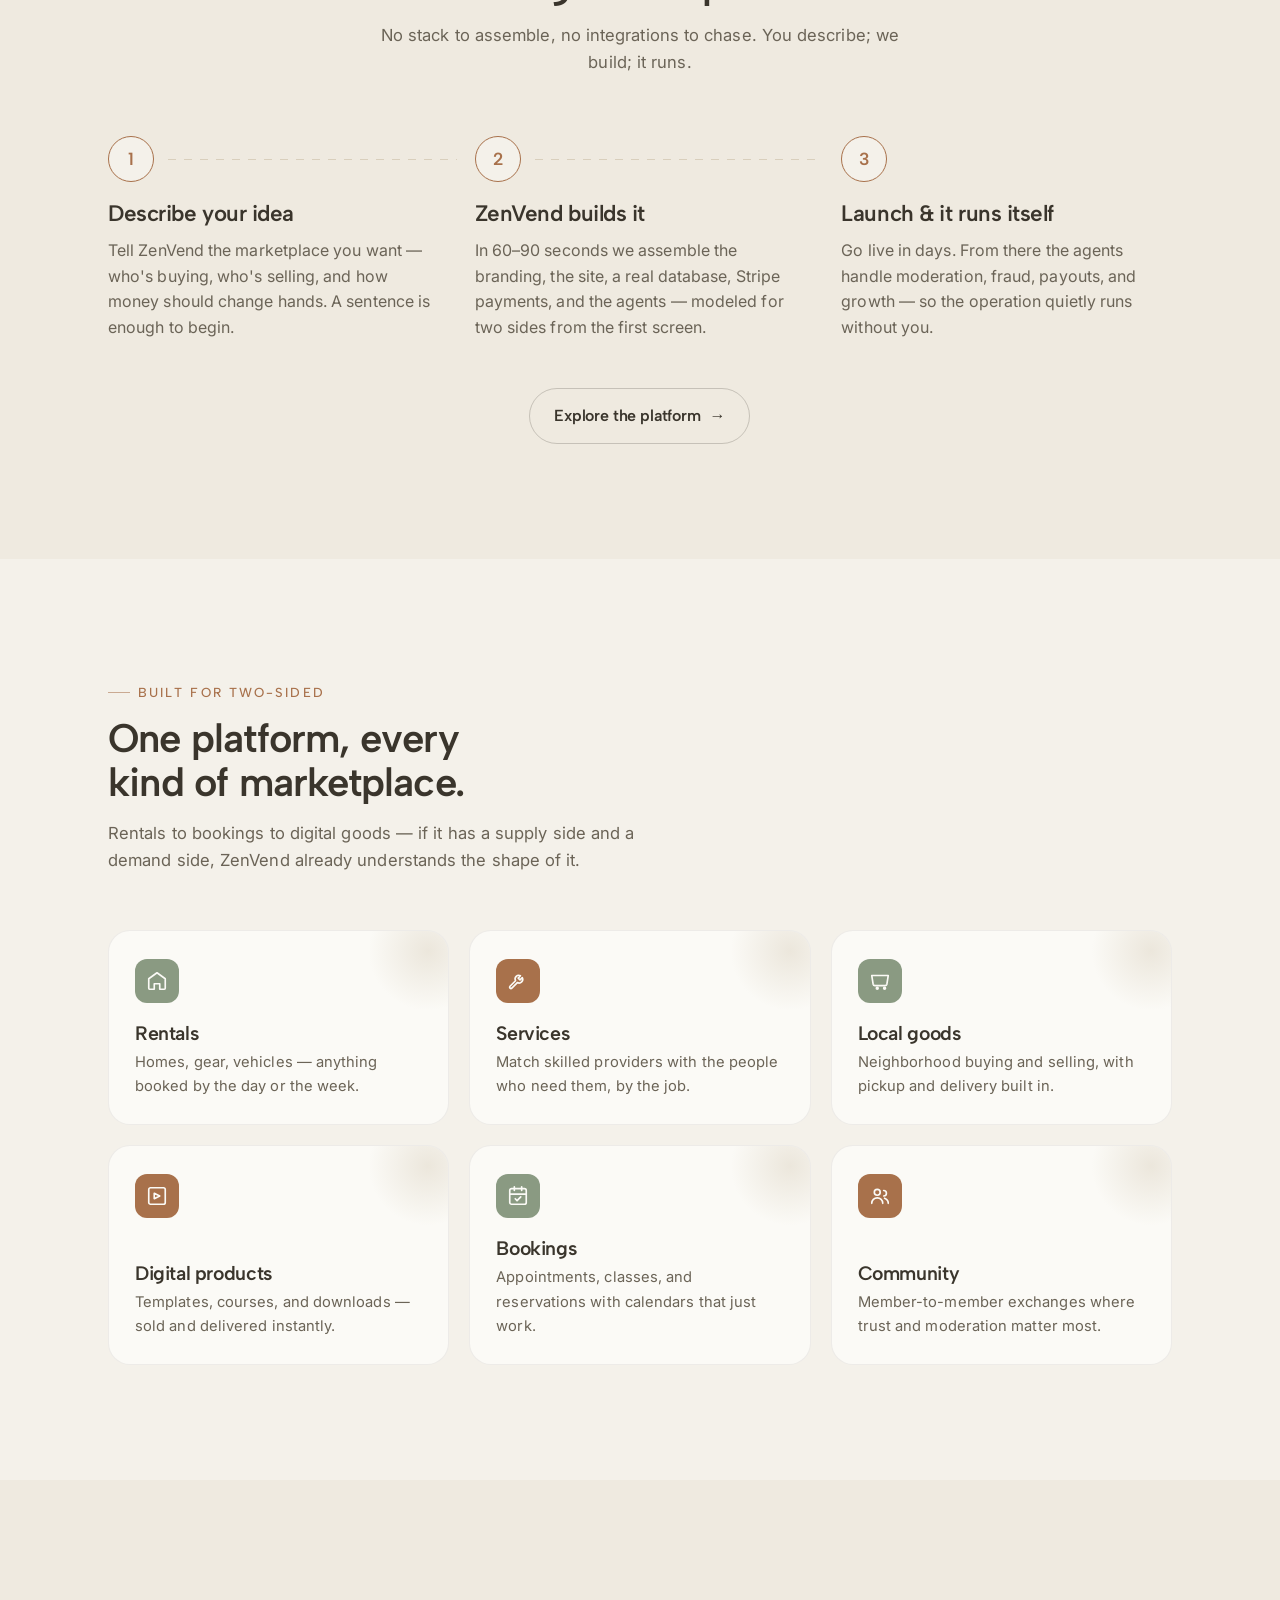
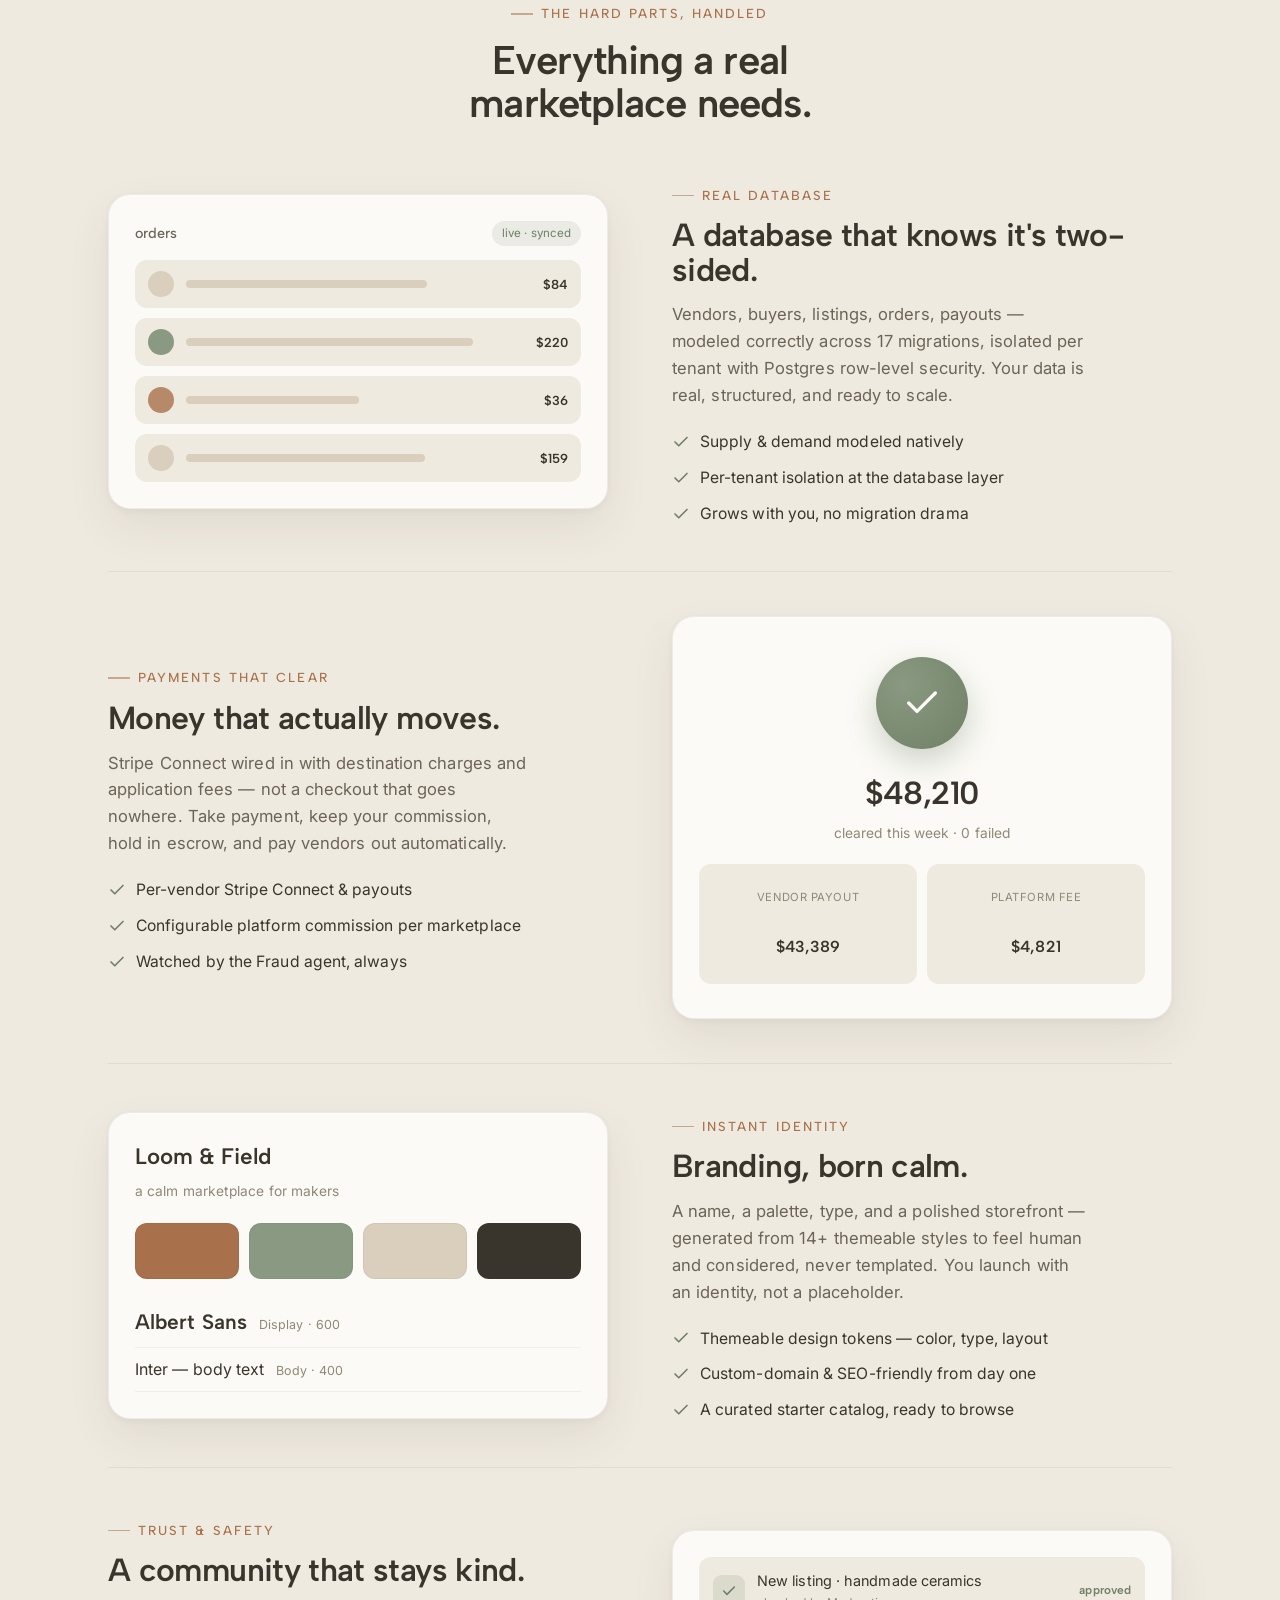
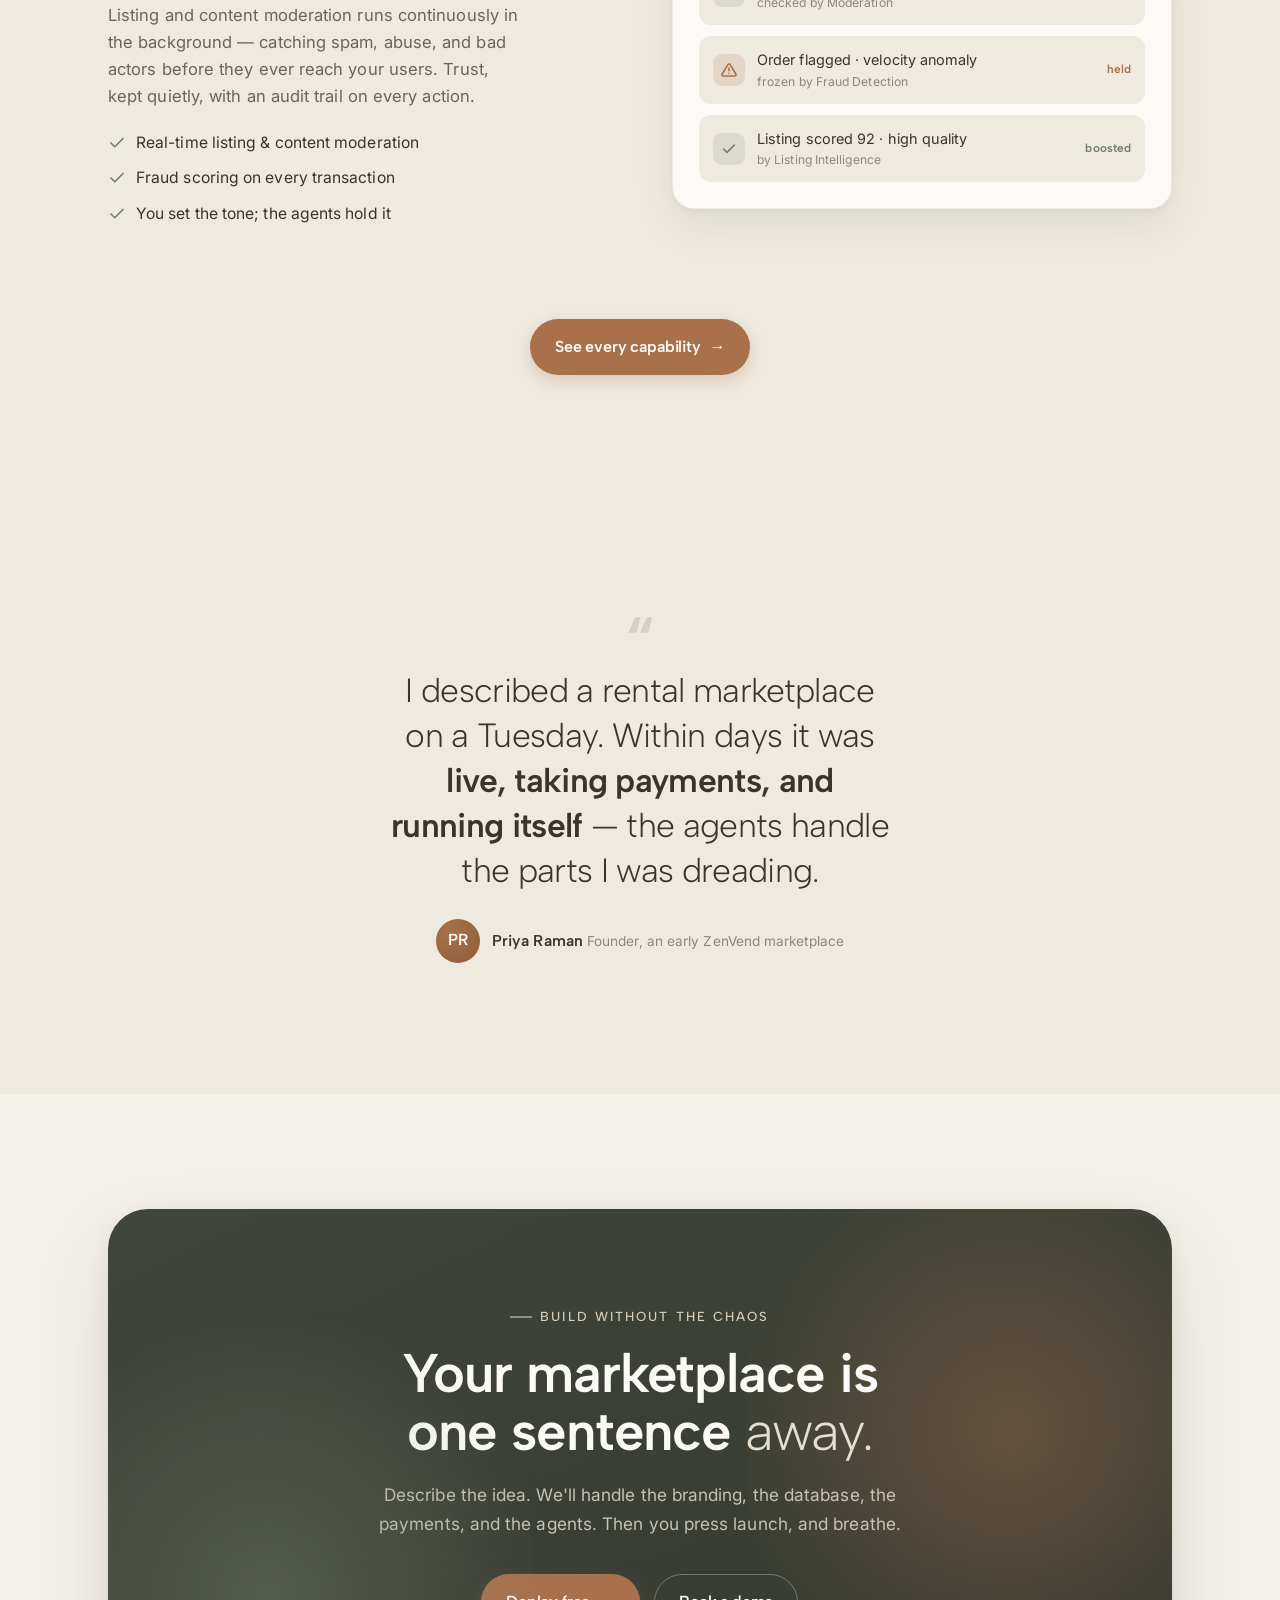
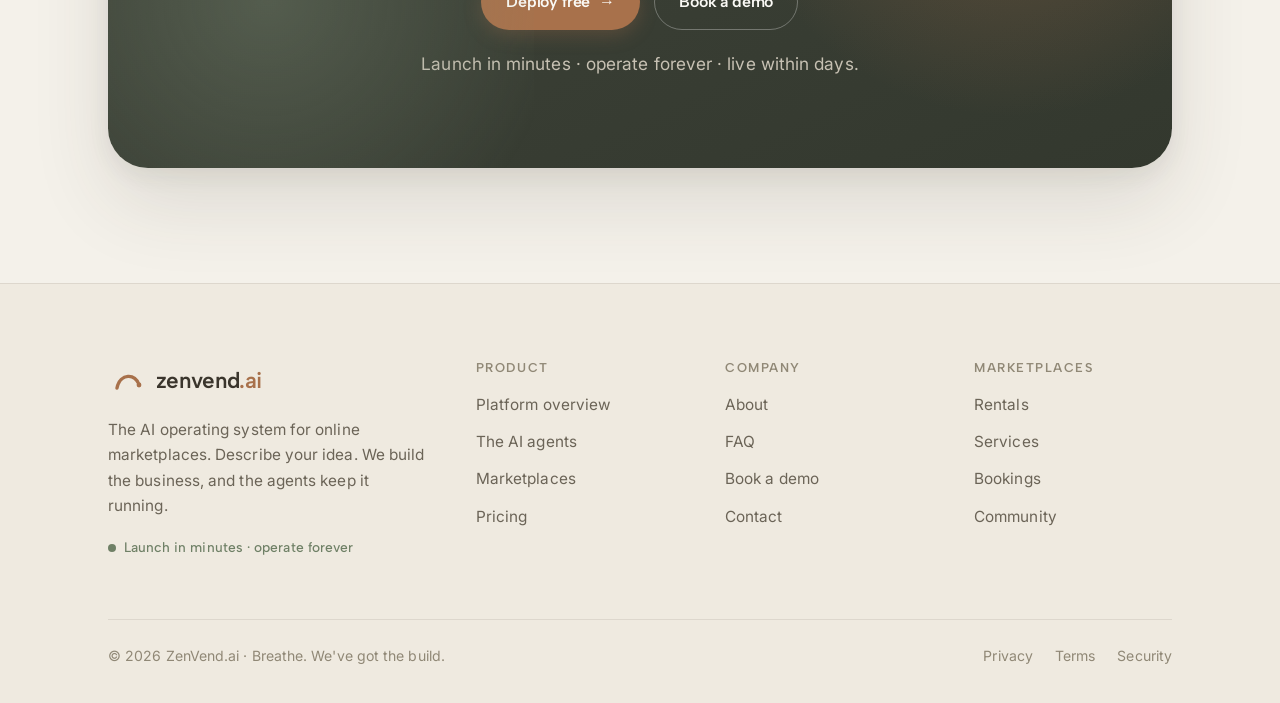
==== commit 52583847: "Refresh marketing-site copy to Marketplace OS positioning Brand-agnostic copy/CTA refresh across all" ====
--- a/index.html
+++ b/index.html
@@ -3,7 +3,7 @@
 <head>
 <meta charset="UTF-8" />
 <meta name="viewport" content="width=device-width, initial-scale=1.0" />
-<title>ZenVend.ai | A marketplace should feel calm</title>
+<title>ZenVend.ai · A marketplace should feel calm</title>
 <meta name="description" content="ZenVend.ai is the AI operating system for online marketplaces. Describe your idea and get branding, a site, a real database, Stripe payments, and AI agents that quietly run the operation for you." />
 
 <link rel="preconnect" href="https://fonts.googleapis.com" />
@@ -32,7 +32,8 @@
       </ul>
     </nav>
     <div class="nav__cta">
-      <a href="contact.html" class="btn btn--primary">Book a demo <span class="arrow" aria-hidden="true">→</span></a>
+      <!-- TODO(deploy-free-url): confirm the exact self-service signup path at app.zenvend.ai (e.g. /signup); same href used site-wide. -->
+      <a href="https://app.zenvend.ai" class="btn btn--primary" rel="noopener">Deploy free <span class="arrow" aria-hidden="true">→</span></a>
       <button class="hamburger" id="hamburger" aria-label="Open menu" aria-controls="mobileMenu" aria-expanded="false"><span></span><span></span><span></span></button>
     </div>
   </div>
@@ -44,7 +45,8 @@
       <li><a href="pricing.html">Pricing</a></li>
       <li><a href="about.html">About</a></li>
       <li><a href="faq.html">FAQ</a></li>
-      <li><a href="contact.html" class="btn btn--primary btn--block">Book a demo →</a></li>
+      <li><a href="https://app.zenvend.ai" class="btn btn--primary btn--block" rel="noopener">Deploy free →</a></li>
+      <li><a href="contact.html" class="btn btn--ghost btn--block">Book a demo</a></li>
     </ul>
   </div>
 </header>
@@ -63,8 +65,8 @@
           AI agents that quietly run the operation once you're live.
         </p>
         <div class="hero__actions reveal" data-delay="3">
-          <a href="contact.html" class="btn btn--primary">Start building <span class="arrow" aria-hidden="true">→</span></a>
-          <a href="product.html" class="btn btn--ghost">See how it works</a>
+          <a href="https://app.zenvend.ai" class="btn btn--primary" rel="noopener">Deploy free <span class="arrow" aria-hidden="true">→</span></a>
+          <a href="contact.html" class="btn btn--ghost">Book a demo</a>
         </div>
         <p class="hero__reassure reveal" data-delay="4">
           <span class="pulse" aria-hidden="true"></span>
@@ -151,7 +153,7 @@
         <span class="eyebrow eyebrow--center">The honest part</span>
         <h2>Prototypes are easy.<br>Businesses are hard.</h2>
         <p>The new wave of AI builders makes a beautiful screen in minutes. Then you try to add
-        real vendors, real money, and real trust, and the whole thing quietly falls apart.</p>
+        real vendors, real money, and real trust — and the whole thing quietly falls apart.</p>
       </div>
 
       <div class="compare">
@@ -162,7 +164,7 @@
             <li><svg width="18" height="18" viewBox="0 0 24 24" fill="none" stroke="#A8714B" stroke-width="2" stroke-linecap="round"><path d="M18 6 6 18M6 6l12 12"/></svg> A pretty front-end with nothing behind it</li>
             <li><svg width="18" height="18" viewBox="0 0 24 24" fill="none" stroke="#A8714B" stroke-width="2" stroke-linecap="round"><path d="M18 6 6 18M6 6l12 12"/></svg> No real database, no payments that clear</li>
             <li><svg width="18" height="18" viewBox="0 0 24 24" fill="none" stroke="#A8714B" stroke-width="2" stroke-linecap="round"><path d="M18 6 6 18M6 6l12 12"/></svg> Hits a wall the moment two sides need to transact</li>
-            <li><svg width="18" height="18" viewBox="0 0 24 24" fill="none" stroke="#A8714B" stroke-width="2" stroke-linecap="round"><path d="M18 6 6 18M6 6l12 12"/></svg> You, alone, left to wire the hard parts</li>
+            <li><svg width="18" height="18" viewBox="0 0 24 24" fill="none" stroke="#A8714B" stroke-width="2" stroke-linecap="round"><path d="M18 6 6 18M6 6l12 12"/></svg> You — alone — left to wire the hard parts</li>
           </ul>
         </div>
         <div class="compare__mid reveal" data-delay="2" aria-hidden="true">
@@ -170,11 +172,11 @@
         </div>
         <div class="compare__card compare__card--prod reveal" data-delay="3">
           <h3>A running business</h3>
-          <p>ZenVend takes you past the prototype, to a marketplace that actually operates.</p>
+          <p>ZenVend takes you past the prototype — to a marketplace that actually operates.</p>
           <ul class="compare__list">
             <li><svg width="18" height="18" viewBox="0 0 24 24" fill="none" stroke="#D9CFBC" stroke-width="2" stroke-linecap="round" stroke-linejoin="round"><path d="M20 6 9 17l-5-5"/></svg> A real Postgres database, modeled for two sides</li>
-            <li><svg width="18" height="18" viewBox="0 0 24 24" fill="none" stroke="#D9CFBC" stroke-width="2" stroke-linecap="round" stroke-linejoin="round"><path d="M20 6 9 17l-5-5"/></svg> Stripe Connect wired in: funds that genuinely move</li>
-            <li><svg width="18" height="18" viewBox="0 0 24 24" fill="none" stroke="#D9CFBC" stroke-width="2" stroke-linecap="round" stroke-linejoin="round"><path d="M20 6 9 17l-5-5"/></svg> Seven AI agents handling the day-to-day operation</li>
+            <li><svg width="18" height="18" viewBox="0 0 24 24" fill="none" stroke="#D9CFBC" stroke-width="2" stroke-linecap="round" stroke-linejoin="round"><path d="M20 6 9 17l-5-5"/></svg> Stripe Connect wired in — funds that genuinely move</li>
+            <li><svg width="18" height="18" viewBox="0 0 24 24" fill="none" stroke="#D9CFBC" stroke-width="2" stroke-linecap="round" stroke-linejoin="round"><path d="M20 6 9 17l-5-5"/></svg> Twenty-plus AI agents handling the day-to-day operation</li>
             <li><svg width="18" height="18" viewBox="0 0 24 24" fill="none" stroke="#D9CFBC" stroke-width="2" stroke-linecap="round" stroke-linejoin="round"><path d="M20 6 9 17l-5-5"/></svg> Live in days, then running largely on its own</li>
           </ul>
         </div>
@@ -189,13 +191,14 @@
       <div class="agents-head">
         <div class="sec-head reveal">
           <span class="eyebrow">The quiet crew</span>
-          <h2>Seven agents that run<br>the marketplace for you.</h2>
+          <h2>Twenty-plus agents that run<br>the marketplace for you.</h2>
           <p>Once your site is live, the operation runs itself. Specialist agents work around the clock,
-          moderating listings, scoring fraud, tuning pricing, and reporting what needs your attention.</p>
+          moderating content, scoring fraud, recovering carts, tuning pricing, watching payments, and
+          flagging only what needs your attention.</p>
         </div>
         <div class="agents-count reveal" data-delay="1" aria-hidden="true">
-          <div class="big">7</div>
-          <div class="lbl">production agents, on day one</div>
+          <div class="big">20+</div>
+          <div class="lbl">specialist agents, always on</div>
         </div>
       </div>
 
@@ -231,7 +234,7 @@
           <p>Runs continuous health checks on the marketplace and keeps its structure sound.</p>
         </article>
       </div>
-      <p class="agents-more reveal">Plus the Workflow agent: seller onboarding, abandoned-cart recovery, returns. <a href="agents.html" style="color:var(--clay);font-weight:600">Meet all seven agents →</a></p>
+      <p class="agents-more reveal">Plus a deeper bench: CRM, payments, disputes, review authenticity, SEO, seller performance, and more. <a href="agents.html" style="color:var(--clay);font-weight:600">Meet the full crew →</a></p>
     </div>
   </section>
 
@@ -248,18 +251,18 @@
           <div class="step__line" aria-hidden="true"></div>
           <div class="step__num">1</div>
           <h3>Describe your idea</h3>
-          <p>Tell ZenVend the marketplace you want, who's buying, who's selling, and how money should change hands. A sentence is enough to begin.</p>
+          <p>Tell ZenVend the marketplace you want — who's buying, who's selling, and how money should change hands. A sentence is enough to begin.</p>
         </div>
         <div class="step reveal" data-delay="1">
           <div class="step__line" aria-hidden="true"></div>
           <div class="step__num">2</div>
           <h3>ZenVend builds it</h3>
-          <p>In 60–90 seconds we assemble the branding, the site, a real database, Stripe payments, and the agents, modeled for two sides from the first screen.</p>
+          <p>In 60–90 seconds we assemble the branding, the site, a real database, Stripe payments, and the agents — modeled for two sides from the first screen.</p>
         </div>
         <div class="step reveal" data-delay="2">
           <div class="step__num">3</div>
           <h3>Launch &amp; it runs itself</h3>
-          <p>Go live in days. From there the agents handle moderation, fraud, payouts, and growth, so the operation quietly runs without you.</p>
+          <p>Go live in days. From there the agents handle moderation, fraud, payouts, and growth — so the operation quietly runs without you.</p>
         </div>
       </div>
       <div style="text-align:center;margin-top:clamp(34px,4vw,48px)" class="reveal">
@@ -274,13 +277,13 @@
       <div class="sec-head reveal">
         <span class="eyebrow">Built for two-sided</span>
         <h2>One platform, every<br>kind of marketplace.</h2>
-        <p>Rentals to bookings to digital goods, if it has a supply side and a demand side, ZenVend already understands the shape of it.</p>
+        <p>Rentals to bookings to digital goods — if it has a supply side and a demand side, ZenVend already understands the shape of it.</p>
       </div>
       <div class="verts">
         <article class="vert reveal">
           <span class="vert__ico"><svg viewBox="0 0 24 24" fill="none" stroke="currentColor" stroke-width="1.8" stroke-linecap="round" stroke-linejoin="round"><path d="M3 9.5 12 3l9 6.5V20a1 1 0 0 1-1 1h-5v-6H9v6H4a1 1 0 0 1-1-1Z"/></svg></span>
           <h3>Rentals</h3>
-          <p>Homes, gear, vehicles: anything booked by the day or the week.</p>
+          <p>Homes, gear, vehicles — anything booked by the day or the week.</p>
         </article>
         <article class="vert reveal" data-delay="1">
           <span class="vert__ico"><svg viewBox="0 0 24 24" fill="none" stroke="currentColor" stroke-width="1.8" stroke-linecap="round" stroke-linejoin="round"><path d="M14.7 6.3a4 4 0 0 0-5.4 5.4l-6 6a1.4 1.4 0 0 0 2 2l6-6a4 4 0 0 0 5.4-5.4l-2.5 2.5-2-2Z"/></svg></span>
@@ -295,7 +298,7 @@
         <article class="vert reveal">
           <span class="vert__ico"><svg viewBox="0 0 24 24" fill="none" stroke="currentColor" stroke-width="1.8" stroke-linecap="round" stroke-linejoin="round"><rect x="3" y="3" width="18" height="18" rx="2"/><path d="m9 9 6 3-6 3Z"/></svg></span>
           <h3>Digital products</h3>
-          <p>Templates, courses, and downloads, sold and delivered instantly.</p>
+          <p>Templates, courses, and downloads — sold and delivered instantly.</p>
         </article>
         <article class="vert reveal" data-delay="1">
           <span class="vert__ico"><svg viewBox="0 0 24 24" fill="none" stroke="currentColor" stroke-width="1.8" stroke-linecap="round" stroke-linejoin="round"><rect x="3" y="4" width="18" height="17" rx="2"/><path d="M3 10h18M8 2v4M16 2v4"/><path d="m9 15 2 2 4-4"/></svg></span>
@@ -323,7 +326,7 @@
         <div class="feat-block__copy reveal">
           <span class="eyebrow">Real database</span>
           <h3>A database that knows it's two-sided.</h3>
-          <p>Vendors, buyers, listings, orders, payouts: modeled correctly across 17 migrations, isolated per tenant with Postgres row-level security. Your data is real, structured, and ready to scale.</p>
+          <p>Vendors, buyers, listings, orders, payouts — modeled correctly across 17 migrations, isolated per tenant with Postgres row-level security. Your data is real, structured, and ready to scale.</p>
           <ul class="feat-points">
             <li><svg width="18" height="18" viewBox="0 0 24 24" fill="none" stroke="currentColor" stroke-width="2.2" stroke-linecap="round" stroke-linejoin="round"><path d="M20 6 9 17l-5-5"/></svg> Supply &amp; demand modeled natively</li>
             <li><svg width="18" height="18" viewBox="0 0 24 24" fill="none" stroke="currentColor" stroke-width="2.2" stroke-linecap="round" stroke-linejoin="round"><path d="M20 6 9 17l-5-5"/></svg> Per-tenant isolation at the database layer</li>
@@ -345,7 +348,7 @@
         <div class="feat-block__copy reveal">
           <span class="eyebrow">Payments that clear</span>
           <h3>Money that actually moves.</h3>
-          <p>Stripe Connect wired in with destination charges and application fees, not a checkout that goes nowhere. Take payment, keep your commission, hold in escrow, and pay vendors out automatically.</p>
+          <p>Stripe Connect wired in with destination charges and application fees — not a checkout that goes nowhere. Take payment, keep your commission, hold in escrow, and pay vendors out automatically.</p>
           <ul class="feat-points">
             <li><svg width="18" height="18" viewBox="0 0 24 24" fill="none" stroke="currentColor" stroke-width="2.2" stroke-linecap="round" stroke-linejoin="round"><path d="M20 6 9 17l-5-5"/></svg> Per-vendor Stripe Connect &amp; payouts</li>
             <li><svg width="18" height="18" viewBox="0 0 24 24" fill="none" stroke="currentColor" stroke-width="2.2" stroke-linecap="round" stroke-linejoin="round"><path d="M20 6 9 17l-5-5"/></svg> Configurable platform commission per marketplace</li>
@@ -369,9 +372,9 @@
         <div class="feat-block__copy reveal">
           <span class="eyebrow">Instant identity</span>
           <h3>Branding, born calm.</h3>
-          <p>A name, a palette, type, and a polished storefront, generated from 14+ themeable styles to feel human and considered, never templated. You launch with an identity, not a placeholder.</p>
+          <p>A name, a palette, type, and a polished storefront — generated from 14+ themeable styles to feel human and considered, never templated. You launch with an identity, not a placeholder.</p>
           <ul class="feat-points">
-            <li><svg width="18" height="18" viewBox="0 0 24 24" fill="none" stroke="currentColor" stroke-width="2.2" stroke-linecap="round" stroke-linejoin="round"><path d="M20 6 9 17l-5-5"/></svg> Themeable design tokens: color, type, layout</li>
+            <li><svg width="18" height="18" viewBox="0 0 24 24" fill="none" stroke="currentColor" stroke-width="2.2" stroke-linecap="round" stroke-linejoin="round"><path d="M20 6 9 17l-5-5"/></svg> Themeable design tokens — color, type, layout</li>
             <li><svg width="18" height="18" viewBox="0 0 24 24" fill="none" stroke="currentColor" stroke-width="2.2" stroke-linecap="round" stroke-linejoin="round"><path d="M20 6 9 17l-5-5"/></svg> Custom-domain &amp; SEO-friendly from day one</li>
             <li><svg width="18" height="18" viewBox="0 0 24 24" fill="none" stroke="currentColor" stroke-width="2.2" stroke-linecap="round" stroke-linejoin="round"><path d="M20 6 9 17l-5-5"/></svg> A curated starter catalog, ready to browse</li>
           </ul>
@@ -388,7 +391,7 @@
             </div>
             <div class="art-brand__fonts">
               <div><span class="lg">Albert Sans</span><span class="meta">Display · 600</span></div>
-              <div><span style="font-family:Inter">Inter: body text</span><span class="meta">Body · 400</span></div>
+              <div><span style="font-family:Inter">Inter — body text</span><span class="meta">Body · 400</span></div>
             </div>
           </div>
         </div>
@@ -398,7 +401,7 @@
         <div class="feat-block__copy reveal">
           <span class="eyebrow">Trust &amp; safety</span>
           <h3>A community that stays kind.</h3>
-          <p>Listing and content moderation runs continuously in the background, catching spam, abuse, and bad actors before they ever reach your users. Trust, kept quietly, with an audit trail on every action.</p>
+          <p>Listing and content moderation runs continuously in the background — catching spam, abuse, and bad actors before they ever reach your users. Trust, kept quietly, with an audit trail on every action.</p>
           <ul class="feat-points">
             <li><svg width="18" height="18" viewBox="0 0 24 24" fill="none" stroke="currentColor" stroke-width="2.2" stroke-linecap="round" stroke-linejoin="round"><path d="M20 6 9 17l-5-5"/></svg> Real-time listing &amp; content moderation</li>
             <li><svg width="18" height="18" viewBox="0 0 24 24" fill="none" stroke="currentColor" stroke-width="2.2" stroke-linecap="round" stroke-linejoin="round"><path d="M20 6 9 17l-5-5"/></svg> Fraud scoring on every transaction</li>
@@ -439,7 +442,7 @@
         <span class="quote__mark" aria-hidden="true">&ldquo;</span>
         <blockquote>
           I described a rental marketplace on a Tuesday. Within days it was
-          <b>live, taking payments, and running itself</b>. The agents handle the parts I was dreading.
+          <b>live, taking payments, and running itself</b> — the agents handle the parts I was dreading.
         </blockquote>
         <figcaption class="quote__by">
           <span class="quote__av" aria-hidden="true">PR</span>
@@ -461,8 +464,8 @@
         <p>Describe the idea. We'll handle the branding, the database, the payments, and the agents.
         Then you press launch, and breathe.</p>
         <div class="final__actions">
-          <a href="contact.html" class="btn btn--primary">Book a demo <span class="arrow" aria-hidden="true">→</span></a>
-          <a href="pricing.html" class="btn btn--ghost">See pricing</a>
+          <a href="https://app.zenvend.ai" class="btn btn--primary" rel="noopener">Deploy free <span class="arrow" aria-hidden="true">→</span></a>
+          <a href="contact.html" class="btn btn--ghost">Book a demo</a>
         </div>
         <p class="final__note">Launch in minutes · operate forever · live within days.</p>
       </div>
@@ -512,7 +515,7 @@
       </div>
     </div>
     <div class="footer__bottom">
-      <span>© 2026 ZenVend.ai. Breathe. We've got the build.</span>
+      <span>© 2026 ZenVend.ai · Breathe. We've got the build.</span>
       <span class="legal">
         <a href="contact.html">Privacy</a>
         <a href="contact.html">Terms</a>
